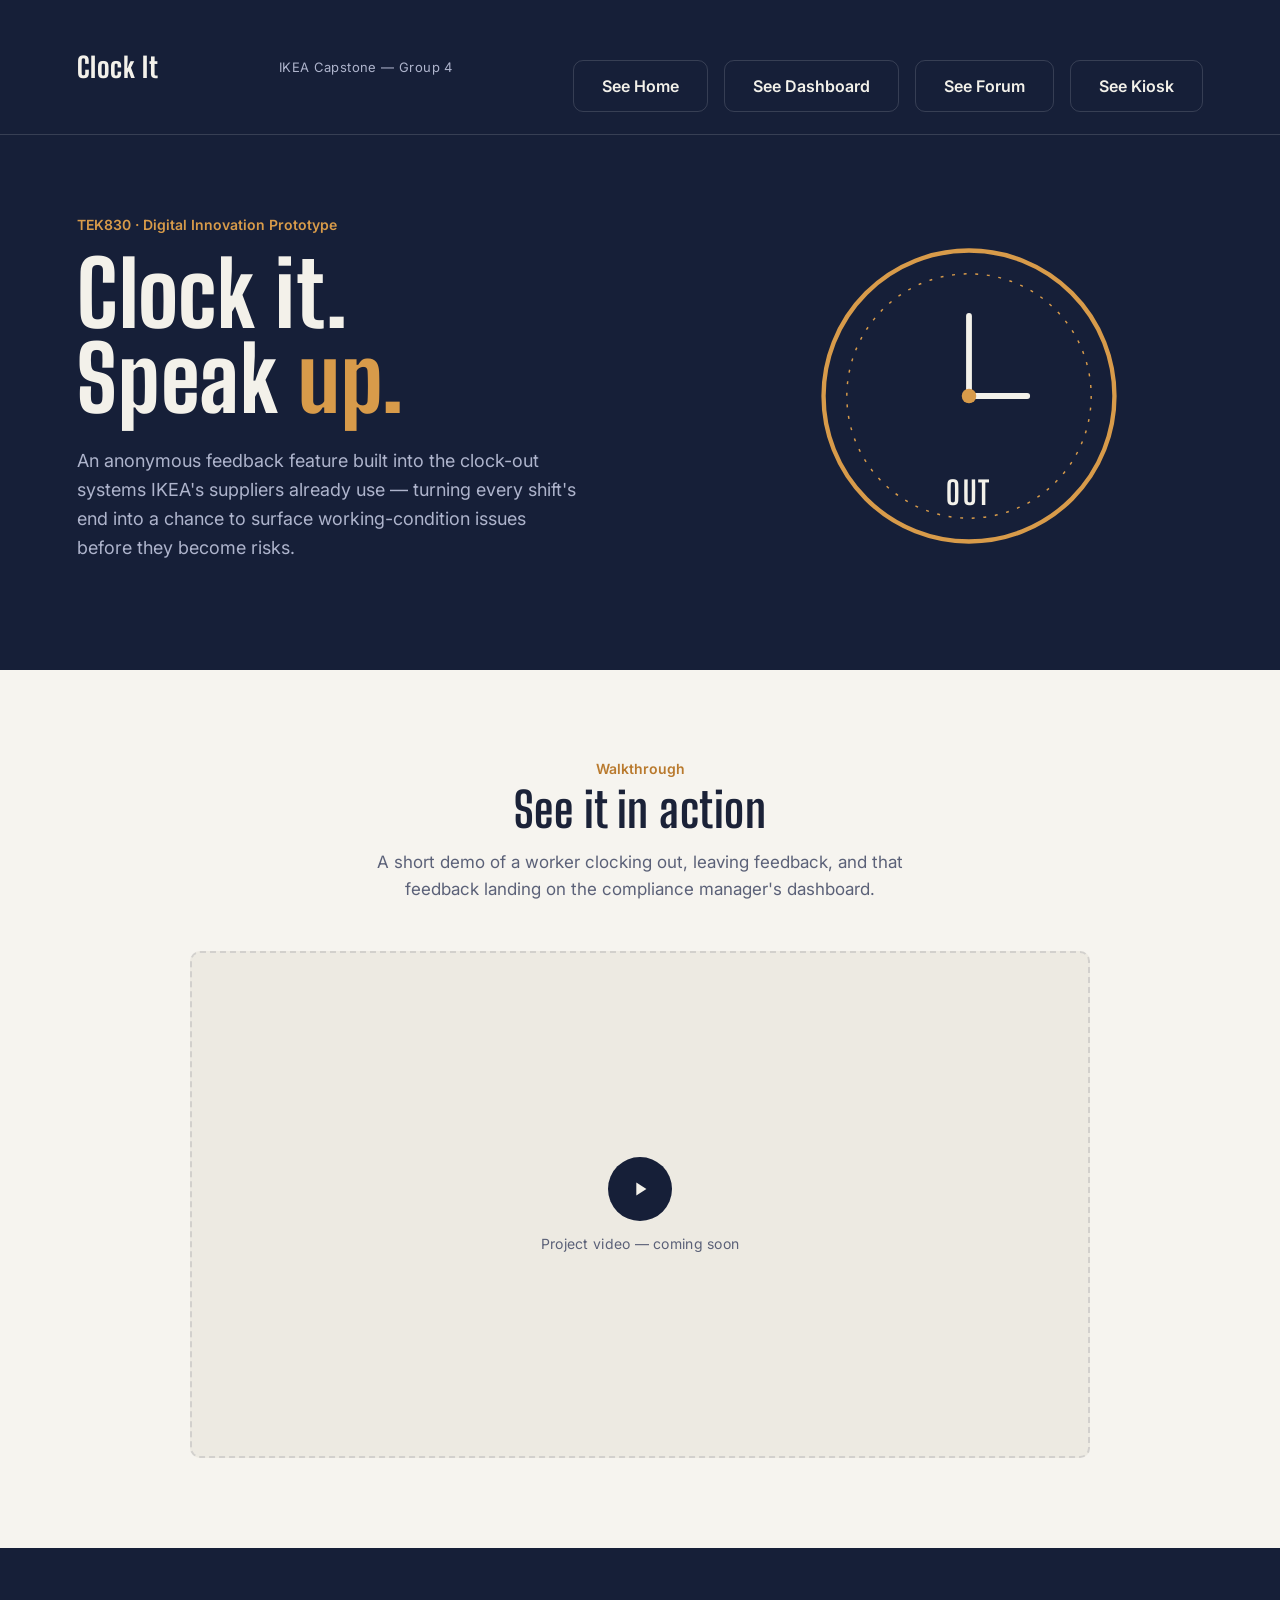
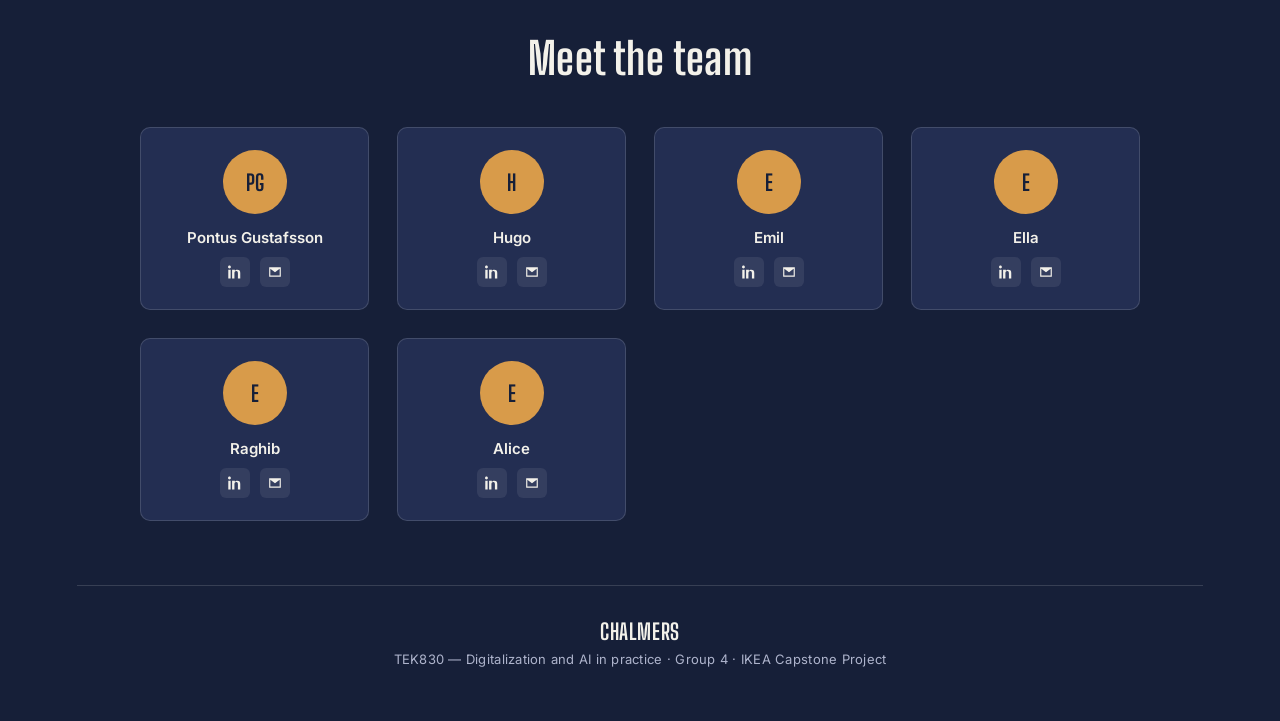
==== showcase-site/index.html @ 8c5466fc "Alice å raghib" ====
<!DOCTYPE html>
<html lang="en">
<head>
<meta charset="UTF-8">
<meta name="viewport" content="width=device-width, initial-scale=1">
<title>Clock It — IKEA Capstone Project</title>
<link rel="preconnect" href="https://fonts.googleapis.com">
<link rel="preconnect" href="https://fonts.gstatic.com" crossorigin>
<link href="https://fonts.googleapis.com/css2?family=Big+Shoulders+Display:wght@600;700;800&family=Inter:wght@400;500;600;700&display=swap" rel="stylesheet">
<style>
  :root{
    --ink:#161F38;
    --ink-soft:#232E52;
    --ink-line:rgba(255,255,255,0.14);
    --cream:#F6F4EF;
    --cream-line:rgba(22,31,56,0.12);
    --text-light:#F3F1EA;
    --text-light-dim:#AEB4CC;
    --text-dark:#1B2238;
    --text-dark-dim:#5B6178;
    --amber:#D89B4A;
    --amber-deep:#B97A2E;
    --radius:10px;
  }

  *{box-sizing:border-box;}
  html{scroll-behavior:smooth;}
  body{
    margin:0;
    font-family:'Inter', sans-serif;
    background:var(--cream);
    color:var(--text-dark);
  }
  h1,h2,h3{
    font-family:'Big Shoulders Display', sans-serif;
    margin:0;
    line-height:0.95;
    letter-spacing:0.01em;
  }
  a{color:inherit;}
  img{max-width:100%;display:block;}

  :focus-visible{
    outline:3px solid var(--amber);
    outline-offset:3px;
  }

  @media (prefers-reduced-motion: reduce){
    html{scroll-behavior:auto;}
    *{animation-duration:0.001ms !important; transition-duration:0.001ms !important;}
  }

  /* ---------- Nav ---------- */
  .nav{
    position:sticky;
    top:0;
    z-index:10;
    display:flex;
    align-items:center;
    justify-content:space-between;
    padding:22px 6vw;
    background:var(--ink);
    border-bottom:1px solid var(--ink-line);
  }
  .nav__brand{
    font-family:'Big Shoulders Display', sans-serif;
    font-weight:800;
    font-size:28px;
    color:var(--text-light);
    letter-spacing:0.02em;
  }
  .nav__tag{
    font-size:13px;
    color:var(--text-light-dim);
    letter-spacing:0.03em;
  }

  /* ---------- Hero ---------- */
  .hero{
    background:var(--ink);
    color:var(--text-light);
    padding:9vh 6vw 10vh;
    display:grid;
    grid-template-columns:1.3fr 1fr;
    gap:48px;
    align-items:center;
  }
  .hero__kicker{
    font-size:14px;
    color:var(--amber);
    font-weight:600;
    margin-bottom:18px;
  }
  .hero h1{
    font-size:clamp(48px, 7vw, 92px);
    font-weight:800;
    color:var(--text-light);
  }
  .hero h1 span{color:var(--amber);}
  .hero p{
    max-width:46ch;
    margin-top:26px;
    font-size:18px;
    line-height:1.6;
    color:var(--text-light-dim);
  }
  .hero__actions{
    display:flex;
    flex-wrap:wrap;
    gap:16px;
    margin-top:38px;
  }
  .btn{
    font-family:'Inter', sans-serif;
    font-weight:600;
    font-size:16px;
    padding:15px 28px;
    border-radius:var(--radius);
    text-decoration:none;
    display:inline-block;
    cursor:pointer;
    border:1.5px solid transparent;
    transition:transform 0.15s ease, background 0.15s ease;
  }
  .btn:hover{transform:translateY(-2px);}
  .btn--primary{
    background:var(--amber);
    color:var(--ink);
  }
  .btn--primary:hover{background:var(--amber-deep);}
  .btn--ghost{
    background:transparent;
    border-color:var(--ink-line);
    color:var(--text-light);
  }
  .btn--ghost:hover{border-color:var(--amber);}

  /* Hero stamp graphic */
  .stamp{
    justify-self:center;
    width:min(100%, 320px);
  }
  .stamp svg{width:100%;height:auto;}

  /* ---------- Video section ---------- */
  .section{
    padding:10vh 6vw;
  }
  .section__head{
    max-width:60ch;
    margin:0 auto 48px;
    text-align:center;
  }
  .section__eyebrow{
    color:var(--amber-deep);
    font-weight:600;
    font-size:14px;
  }
  .section__head h2{
    font-size:clamp(32px, 4vw, 48px);
    font-weight:700;
    margin-top:10px;
    color:var(--text-dark);
  }
  .section__head p{
    margin-top:16px;
    font-size:17px;
    line-height:1.6;
    color:var(--text-dark-dim);
  }

  .video-frame{
    max-width:900px;
    margin:0 auto;
    aspect-ratio:16/9;
    border-radius:var(--radius);
    border:2px dashed var(--cream-line);
    background:#EDEAE2;
    display:flex;
    flex-direction:column;
    align-items:center;
    justify-content:center;
    gap:14px;
    color:var(--text-dark-dim);
  }
  .video-frame__play{
    width:64px;height:64px;
    border-radius:50%;
    background:var(--ink);
    display:flex;align-items:center;justify-content:center;
  }
  .video-frame__play svg{width:22px;height:22px;}
  .video-frame span{font-size:14px;letter-spacing:0.02em;}

  /* ---------- Footer / Team ---------- */
  .footer{
    background:var(--ink);
    color:var(--text-light);
    padding:10vh 6vw 6vh;
  }
  .footer__head{
    text-align:center;
    margin-bottom:48px;
  }
  .footer__head h2{
    font-size:clamp(30px, 4vw, 44px);
    color:var(--text-light);
  }
  .team{
    display:grid;
    grid-template-columns:repeat(auto-fit, minmax(190px, 1fr));
    gap:28px;
    max-width:1000px;
    margin:0 auto;
  }
  .team__card{
    background:var(--ink-soft);
    border:1px solid var(--ink-line);
    border-radius:var(--radius);
    padding:22px 18px;
    text-align:center;
  }
  .team__avatar{
    width:64px;height:64px;
    margin:0 auto 14px;
    border-radius:50%;
    background:var(--amber);
    color:var(--ink);
    display:flex;align-items:center;justify-content:center;
    font-family:'Big Shoulders Display', sans-serif;
    font-weight:700;
    font-size:22px;
  }
  .team__name{
    font-weight:600;
    font-size:15px;
  }
  .team__links{
    margin-top:10px;
    display:flex;
    justify-content:center;
    gap:10px;
  }
  .team__links a{
    width:30px;height:30px;
    border-radius:6px;
    background:rgba(255,255,255,0.08);
    display:flex;align-items:center;justify-content:center;
  }
  .team__links svg{width:14px;height:14px;}

  .footer__bottom{
    margin-top:64px;
    padding-top:32px;
    border-top:1px solid var(--ink-line);
    text-align:center;
    color:var(--text-light-dim);
  }
  .footer__school{
    font-family:'Big Shoulders Display', sans-serif;
    font-weight:700;
    font-size:22px;
    color:var(--text-light);
    letter-spacing:0.03em;
  }
  .footer__course{
    margin-top:6px;
    font-size:13px;
    letter-spacing:0.02em;
  }

  @media (max-width:800px){
    .hero{grid-template-columns:1fr;}
    .stamp{order:-1; width:180px;}
  }
</style>
</head>
<body>

  <nav class="nav">
    <div class="nav__brand">Clock It</div>
    <div class="nav__tag">IKEA Capstone — Group 4</div>
    <div class="hero__actions">
      <a href="#" class="btn btn--ghost">See Home</a>
      <a href="#" class="btn btn--ghost">See Dashboard</a>
      <a href="#" class="btn btn--ghost">See Forum</a>
      <a href="#" class="btn btn--ghost">See Kiosk</a>
    </div>
  </nav>

  <header class="hero">
    <div>
      <div class="hero__kicker">TEK830 · Digital Innovation Prototype</div>
      <h1>Clock it.<br>Speak <span>up.</span></h1>
      <p>An anonymous feedback feature built into the clock-out systems IKEA's suppliers already use — turning every shift's end into a chance to surface working-condition issues before they become risks.</p>
      
    </div>

    <div class="stamp" aria-hidden="true">
      <svg viewBox="0 0 220 220" xmlns="http://www.w3.org/2000/svg">
        <circle cx="110" cy="110" r="100" fill="none" stroke="#D89B4A" stroke-width="3"/>
        <circle cx="110" cy="110" r="84" fill="none" stroke="#D89B4A" stroke-width="1" stroke-dasharray="2 6"/>
        <line x1="110" y1="110" x2="110" y2="55" stroke="#F3F1EA" stroke-width="4" stroke-linecap="round"/>
        <line x1="110" y1="110" x2="150" y2="110" stroke="#F3F1EA" stroke-width="4" stroke-linecap="round"/>
        <circle cx="110" cy="110" r="5" fill="#D89B4A"/>
        <text x="110" y="185" text-anchor="middle" fill="#F3F1EA" font-family="Big Shoulders Display, sans-serif" font-size="22" font-weight="700" letter-spacing="2">OUT</text>
      </svg>
    </div>
  </header>

  <section class="section" id="video">
    <div class="section__head">
      <div class="section__eyebrow">Walkthrough</div>
      <h2>See it in action</h2>
      <p>A short demo of a worker clocking out, leaving feedback, and that feedback landing on the compliance manager's dashboard.</p>
    </div>
    <div class="video-frame">
      <!-- Replace this block with an <video> or embedded iframe once the video is ready -->
      <div class="video-frame__play">
        <svg viewBox="0 0 24 24" fill="#F3F1EA"><path d="M8 5v14l11-7z"/></svg>
      </div>
      <span>Project video — coming soon</span>
    </div>
  </section>

  <footer class="footer">
    <div class="footer__head">
      <h2>Meet the team</h2>
    </div>

    <!-- Replace names/initials below with your actual team members -->
    <div class="team">
      <div class="team__card">
        <div class="team__avatar">PG</div>
        <div class="team__name">Pontus Gustafsson</div>
        <div class="team__links">
          <a href="#" aria-label="LinkedIn"><svg viewBox="0 0 24 24" fill="#F3F1EA"><path d="M4.98 3.5C4.98 4.88 3.87 6 2.5 6S0 4.88 0 3.5 1.12 1 2.5 1s2.48 1.12 2.48 2.5zM.5 8h4V23h-4V8zm7.5 0h3.8v2.05h.05c.53-1 1.83-2.05 3.77-2.05C19.9 8 21 10.1 21 13.5V23h-4v-8.2c0-2-.03-4.56-2.78-4.56-2.78 0-3.2 2.17-3.2 4.42V23h-4V8z"/></svg></a>
          <a href="#" aria-label="Email"><svg viewBox="0 0 24 24" fill="#F3F1EA"><path d="M2 4h20v16H2V4zm2 2.4V18h16V6.4l-8 6-8-6z"/></svg></a>
        </div>
      </div>
      <div class="team__card">
        <div class="team__avatar">H</div>
        <div class="team__name">Hugo</div>
        <div class="team__links">
          <a href="#" aria-label="LinkedIn"><svg viewBox="0 0 24 24" fill="#F3F1EA"><path d="M4.98 3.5C4.98 4.88 3.87 6 2.5 6S0 4.88 0 3.5 1.12 1 2.5 1s2.48 1.12 2.48 2.5zM.5 8h4V23h-4V8zm7.5 0h3.8v2.05h.05c.53-1 1.83-2.05 3.77-2.05C19.9 8 21 10.1 21 13.5V23h-4v-8.2c0-2-.03-4.56-2.78-4.56-2.78 0-3.2 2.17-3.2 4.42V23h-4V8z"/></svg></a>
          <a href="#" aria-label="Email"><svg viewBox="0 0 24 24" fill="#F3F1EA"><path d="M2 4h20v16H2V4zm2 2.4V18h16V6.4l-8 6-8-6z"/></svg></a>
        </div>
      </div>
      <div class="team__card">
        <div class="team__avatar">E</div>
        <div class="team__name">Emil</div>
        <div class="team__links">
          <a href="#" aria-label="LinkedIn"><svg viewBox="0 0 24 24" fill="#F3F1EA"><path d="M4.98 3.5C4.98 4.88 3.87 6 2.5 6S0 4.88 0 3.5 1.12 1 2.5 1s2.48 1.12 2.48 2.5zM.5 8h4V23h-4V8zm7.5 0h3.8v2.05h.05c.53-1 1.83-2.05 3.77-2.05C19.9 8 21 10.1 21 13.5V23h-4v-8.2c0-2-.03-4.56-2.78-4.56-2.78 0-3.2 2.17-3.2 4.42V23h-4V8z"/></svg></a>
          <a href="#" aria-label="Email"><svg viewBox="0 0 24 24" fill="#F3F1EA"><path d="M2 4h20v16H2V4zm2 2.4V18h16V6.4l-8 6-8-6z"/></svg></a>
        </div>
      </div>
      <div class="team__card">
        <div class="team__avatar">E</div>
        <div class="team__name">Ella</div>
        <div class="team__links">
          <a href="#" aria-label="LinkedIn"><svg viewBox="0 0 24 24" fill="#F3F1EA"><path d="M4.98 3.5C4.98 4.88 3.87 6 2.5 6S0 4.88 0 3.5 1.12 1 2.5 1s2.48 1.12 2.48 2.5zM.5 8h4V23h-4V8zm7.5 0h3.8v2.05h.05c.53-1 1.83-2.05 3.77-2.05C19.9 8 21 10.1 21 13.5V23h-4v-8.2c0-2-.03-4.56-2.78-4.56-2.78 0-3.2 2.17-3.2 4.42V23h-4V8z"/></svg></a>
          <a href="#" aria-label="Email"><svg viewBox="0 0 24 24" fill="#F3F1EA"><path d="M2 4h20v16H2V4zm2 2.4V18h16V6.4l-8 6-8-6z"/></svg></a>
        </div>
      </div>
      <div class="team__card">
        <div class="team__avatar">E</div>
        <div class="team__name">Raghib</div>
        <div class="team__links">
          <a href="#" aria-label="LinkedIn"><svg viewBox="0 0 24 24" fill="#F3F1EA"><path d="M4.98 3.5C4.98 4.88 3.87 6 2.5 6S0 4.88 0 3.5 1.12 1 2.5 1s2.48 1.12 2.48 2.5zM.5 8h4V23h-4V8zm7.5 0h3.8v2.05h.05c.53-1 1.83-2.05 3.77-2.05C19.9 8 21 10.1 21 13.5V23h-4v-8.2c0-2-.03-4.56-2.78-4.56-2.78 0-3.2 2.17-3.2 4.42V23h-4V8z"/></svg></a>
          <a href="#" aria-label="Email"><svg viewBox="0 0 24 24" fill="#F3F1EA"><path d="M2 4h20v16H2V4zm2 2.4V18h16V6.4l-8 6-8-6z"/></svg></a>
        </div>
      </div>
      <div class="team__card">
        <div class="team__avatar">E</div>
        <div class="team__name">Alice</div>
        <div class="team__links">
          <a href="#" aria-label="LinkedIn"><svg viewBox="0 0 24 24" fill="#F3F1EA"><path d="M4.98 3.5C4.98 4.88 3.87 6 2.5 6S0 4.88 0 3.5 1.12 1 2.5 1s2.48 1.12 2.48 2.5zM.5 8h4V23h-4V8zm7.5 0h3.8v2.05h.05c.53-1 1.83-2.05 3.77-2.05C19.9 8 21 10.1 21 13.5V23h-4v-8.2c0-2-.03-4.56-2.78-4.56-2.78 0-3.2 2.17-3.2 4.42V23h-4V8z"/></svg></a>
          <a href="#" aria-label="Email"><svg viewBox="0 0 24 24" fill="#F3F1EA"><path d="M2 4h20v16H2V4zm2 2.4V18h16V6.4l-8 6-8-6z"/></svg></a>
        </div>
      </div>
    </div>

    <div class="footer__bottom">
      <div class="footer__school">CHALMERS</div>
      <div class="footer__course">TEK830 — Digitalization and AI in practice · Group 4 · IKEA Capstone Project</div>
    </div>
  </footer>

</body>
</html>
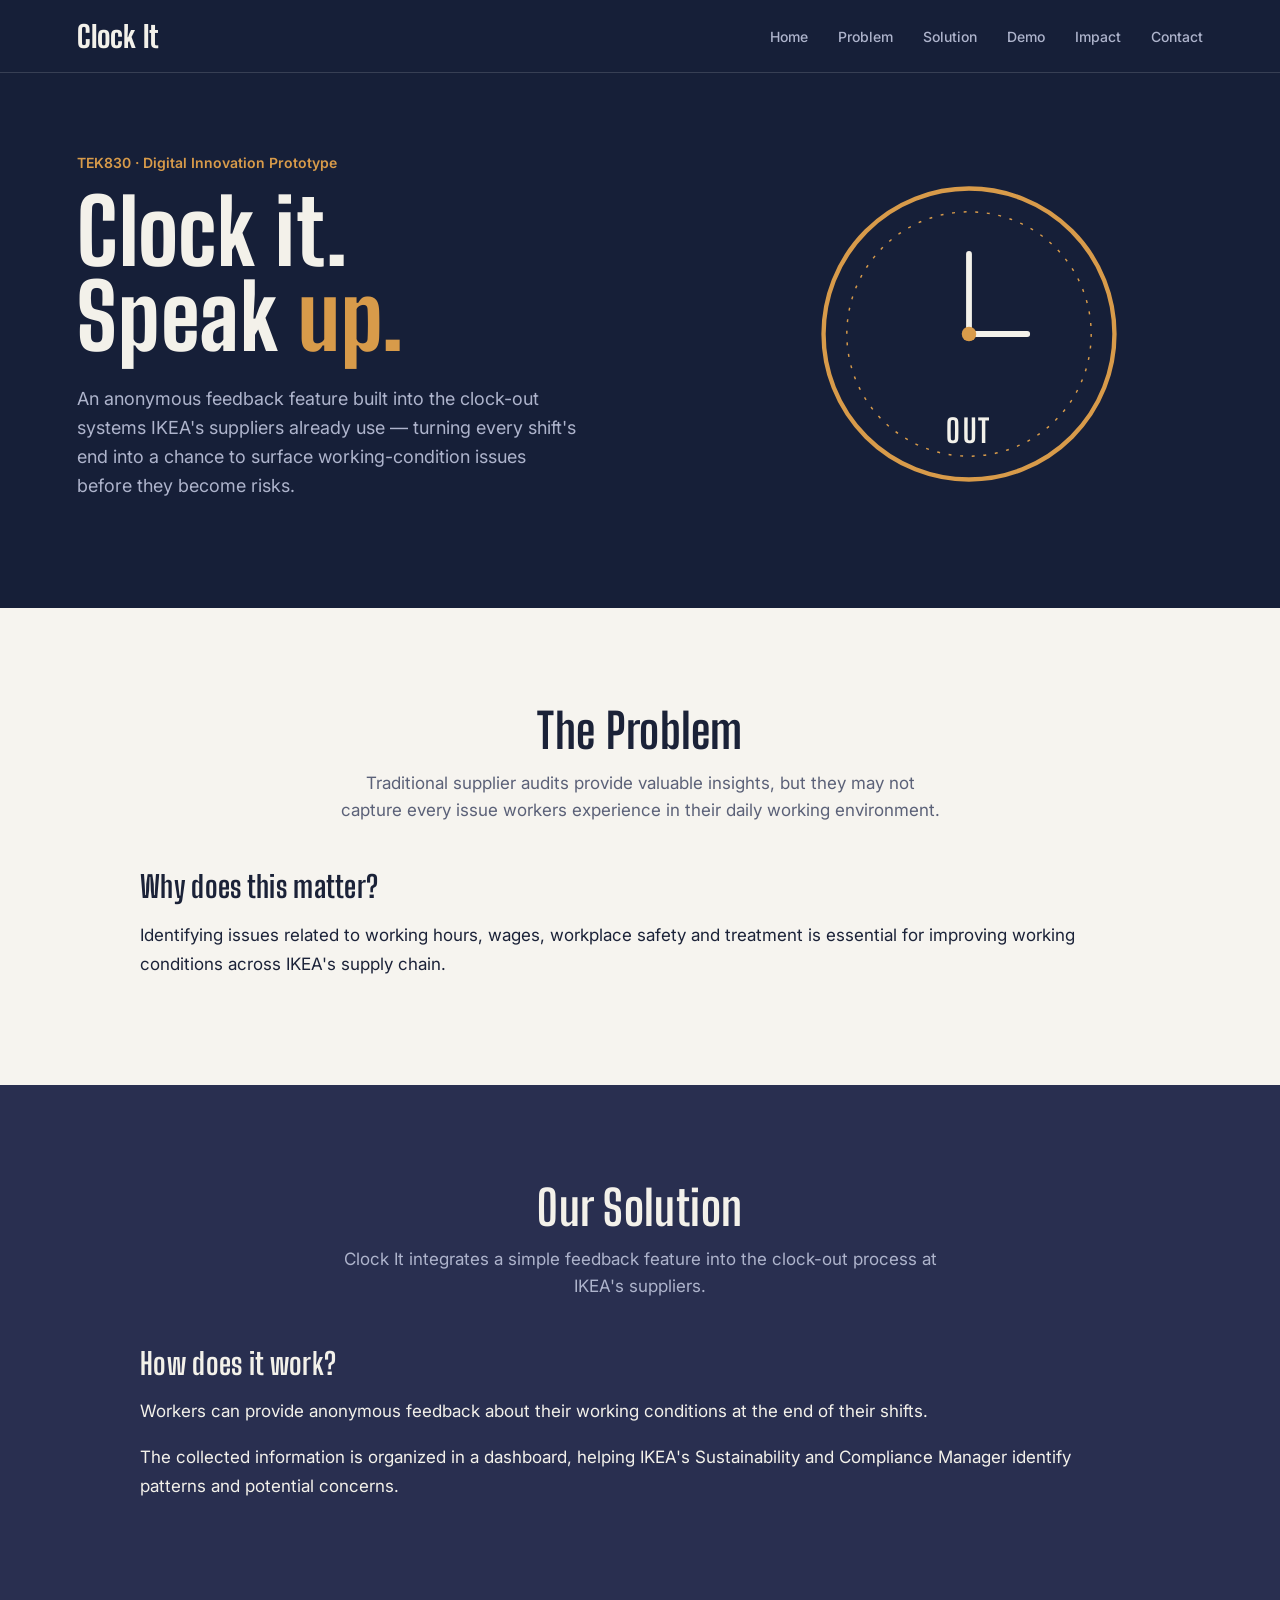
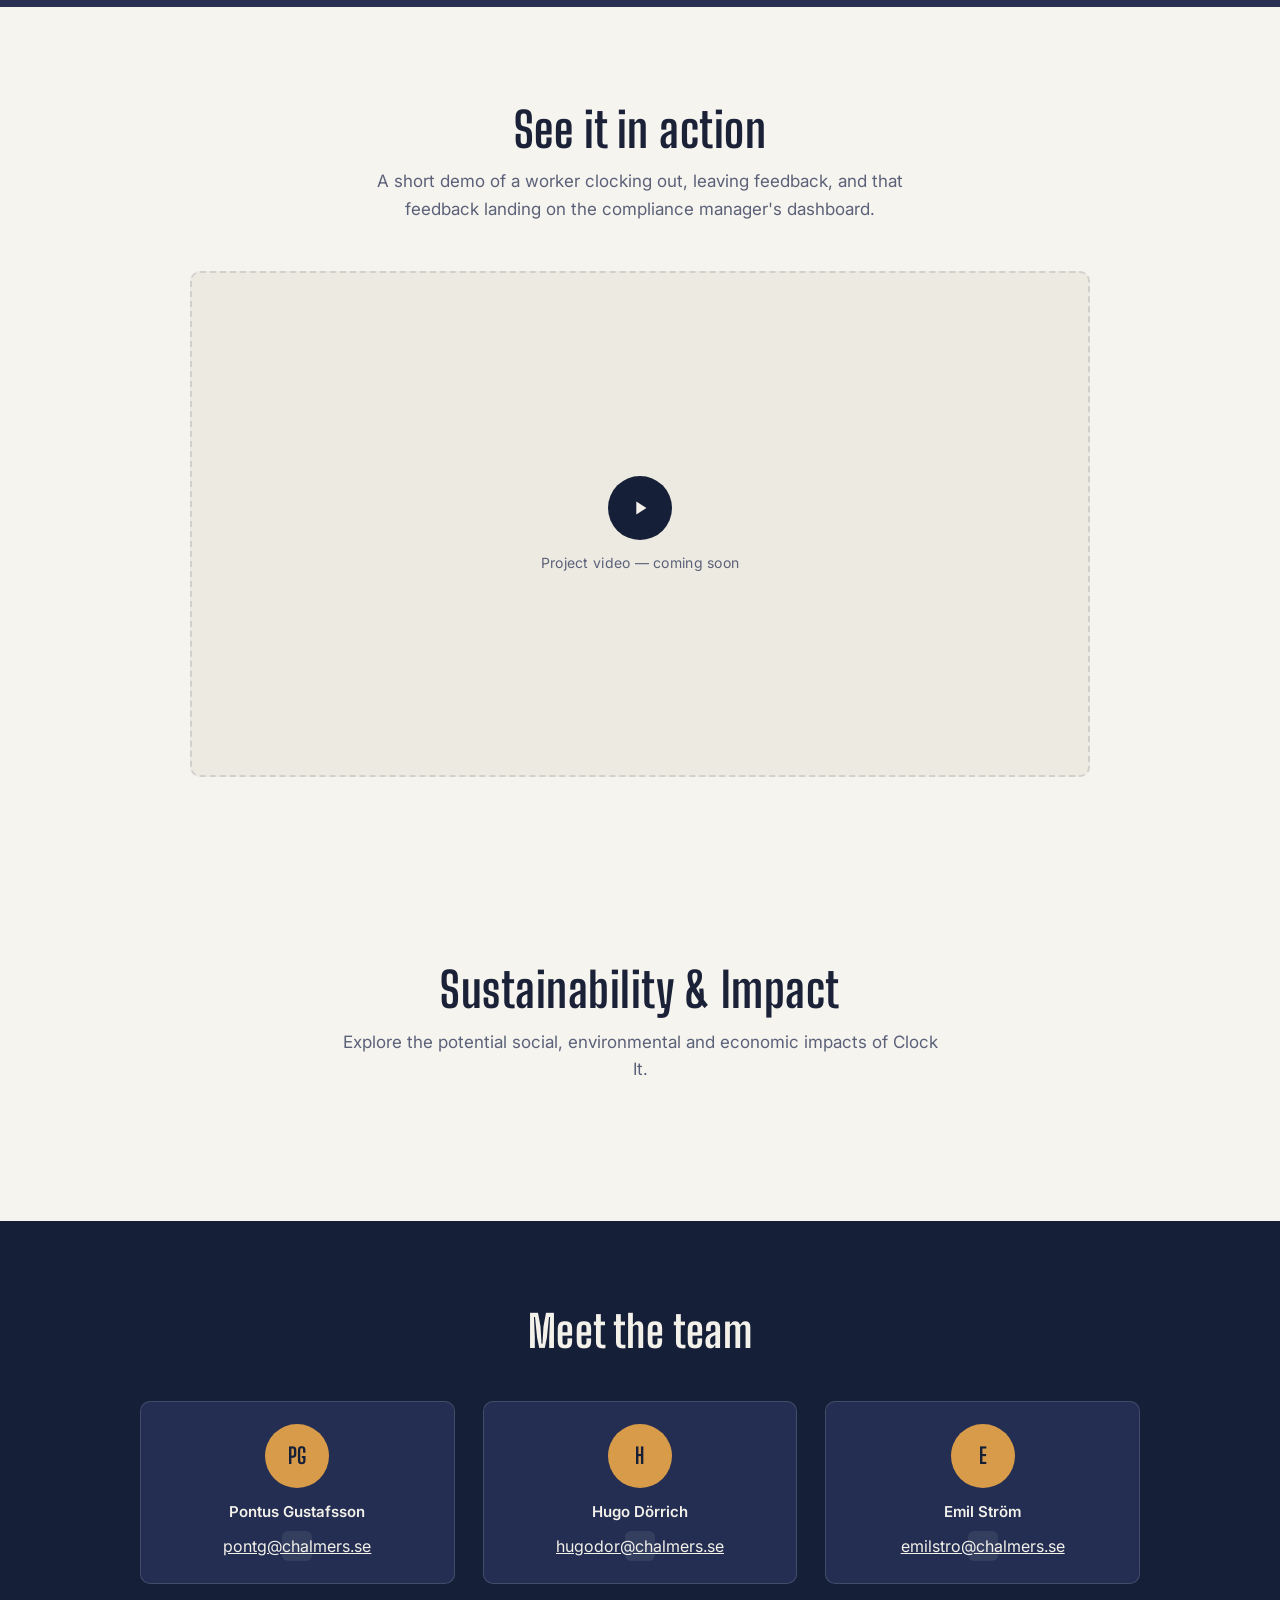
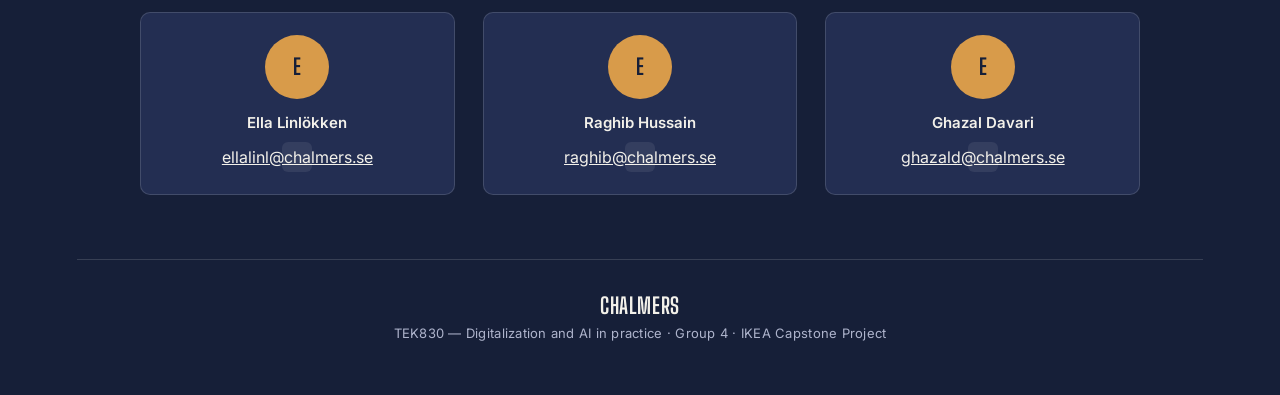
==== commit b02341ed: "Improve website layout, navigation and styling" ====
--- a/showcase-site/index.html
+++ b/showcase-site/index.html
@@ -4,291 +4,28 @@
 <meta charset="UTF-8">
 <meta name="viewport" content="width=device-width, initial-scale=1">
 <title>Clock It — IKEA Capstone Project</title>
+<link rel="stylesheet" href="style.css">
 <link rel="preconnect" href="https://fonts.googleapis.com">
 <link rel="preconnect" href="https://fonts.gstatic.com" crossorigin>
 <link href="https://fonts.googleapis.com/css2?family=Big+Shoulders+Display:wght@600;700;800&family=Inter:wght@400;500;600;700&display=swap" rel="stylesheet">
-<style>
-  :root{
-    --ink:#161F38;
-    --ink-soft:#232E52;
-    --ink-line:rgba(255,255,255,0.14);
-    --cream:#F6F4EF;
-    --cream-line:rgba(22,31,56,0.12);
-    --text-light:#F3F1EA;
-    --text-light-dim:#AEB4CC;
-    --text-dark:#1B2238;
-    --text-dark-dim:#5B6178;
-    --amber:#D89B4A;
-    --amber-deep:#B97A2E;
-    --radius:10px;
-  }
 
-  *{box-sizing:border-box;}
-  html{scroll-behavior:smooth;}
-  body{
-    margin:0;
-    font-family:'Inter', sans-serif;
-    background:var(--cream);
-    color:var(--text-dark);
-  }
-  h1,h2,h3{
-    font-family:'Big Shoulders Display', sans-serif;
-    margin:0;
-    line-height:0.95;
-    letter-spacing:0.01em;
-  }
-  a{color:inherit;}
-  img{max-width:100%;display:block;}
+</head>
 
-  :focus-visible{
-    outline:3px solid var(--amber);
-    outline-offset:3px;
-  }
-
-  @media (prefers-reduced-motion: reduce){
-    html{scroll-behavior:auto;}
-    *{animation-duration:0.001ms !important; transition-duration:0.001ms !important;}
-  }
-
-  /* ---------- Nav ---------- */
-  .nav{
-    position:sticky;
-    top:0;
-    z-index:10;
-    display:flex;
-    align-items:center;
-    justify-content:space-between;
-    padding:22px 6vw;
-    background:var(--ink);
-    border-bottom:1px solid var(--ink-line);
-  }
-  .nav__brand{
-    font-family:'Big Shoulders Display', sans-serif;
-    font-weight:800;
-    font-size:28px;
-    color:var(--text-light);
-    letter-spacing:0.02em;
-  }
-  .nav__tag{
-    font-size:13px;
-    color:var(--text-light-dim);
-    letter-spacing:0.03em;
-  }
-
-  /* ---------- Hero ---------- */
-  .hero{
-    background:var(--ink);
-    color:var(--text-light);
-    padding:9vh 6vw 10vh;
-    display:grid;
-    grid-template-columns:1.3fr 1fr;
-    gap:48px;
-    align-items:center;
-  }
-  .hero__kicker{
-    font-size:14px;
-    color:var(--amber);
-    font-weight:600;
-    margin-bottom:18px;
-  }
-  .hero h1{
-    font-size:clamp(48px, 7vw, 92px);
-    font-weight:800;
-    color:var(--text-light);
-  }
-  .hero h1 span{color:var(--amber);}
-  .hero p{
-    max-width:46ch;
-    margin-top:26px;
-    font-size:18px;
-    line-height:1.6;
-    color:var(--text-light-dim);
-  }
-  .hero__actions{
-    display:flex;
-    flex-wrap:wrap;
-    gap:16px;
-    margin-top:38px;
-  }
-  .btn{
-    font-family:'Inter', sans-serif;
-    font-weight:600;
-    font-size:16px;
-    padding:15px 28px;
-    border-radius:var(--radius);
-    text-decoration:none;
-    display:inline-block;
-    cursor:pointer;
-    border:1.5px solid transparent;
-    transition:transform 0.15s ease, background 0.15s ease;
-  }
-  .btn:hover{transform:translateY(-2px);}
-  .btn--primary{
-    background:var(--amber);
-    color:var(--ink);
-  }
-  .btn--primary:hover{background:var(--amber-deep);}
-  .btn--ghost{
-    background:transparent;
-    border-color:var(--ink-line);
-    color:var(--text-light);
-  }
-  .btn--ghost:hover{border-color:var(--amber);}
-
-  /* Hero stamp graphic */
-  .stamp{
-    justify-self:center;
-    width:min(100%, 320px);
-  }
-  .stamp svg{width:100%;height:auto;}
-
-  /* ---------- Video section ---------- */
-  .section{
-    padding:10vh 6vw;
-  }
-  .section__head{
-    max-width:60ch;
-    margin:0 auto 48px;
-    text-align:center;
-  }
-  .section__eyebrow{
-    color:var(--amber-deep);
-    font-weight:600;
-    font-size:14px;
-  }
-  .section__head h2{
-    font-size:clamp(32px, 4vw, 48px);
-    font-weight:700;
-    margin-top:10px;
-    color:var(--text-dark);
-  }
-  .section__head p{
-    margin-top:16px;
-    font-size:17px;
-    line-height:1.6;
-    color:var(--text-dark-dim);
-  }
-
-  .video-frame{
-    max-width:900px;
-    margin:0 auto;
-    aspect-ratio:16/9;
-    border-radius:var(--radius);
-    border:2px dashed var(--cream-line);
-    background:#EDEAE2;
-    display:flex;
-    flex-direction:column;
-    align-items:center;
-    justify-content:center;
-    gap:14px;
-    color:var(--text-dark-dim);
-  }
-  .video-frame__play{
-    width:64px;height:64px;
-    border-radius:50%;
-    background:var(--ink);
-    display:flex;align-items:center;justify-content:center;
-  }
-  .video-frame__play svg{width:22px;height:22px;}
-  .video-frame span{font-size:14px;letter-spacing:0.02em;}
-
-  /* ---------- Footer / Team ---------- */
-  .footer{
-    background:var(--ink);
-    color:var(--text-light);
-    padding:10vh 6vw 6vh;
-  }
-  .footer__head{
-    text-align:center;
-    margin-bottom:48px;
-  }
-  .footer__head h2{
-    font-size:clamp(30px, 4vw, 44px);
-    color:var(--text-light);
-  }
-  .team{
-    display:grid;
-    grid-template-columns:repeat(auto-fit, minmax(190px, 1fr));
-    gap:28px;
-    max-width:1000px;
-    margin:0 auto;
-  }
-  .team__card{
-    background:var(--ink-soft);
-    border:1px solid var(--ink-line);
-    border-radius:var(--radius);
-    padding:22px 18px;
-    text-align:center;
-  }
-  .team__avatar{
-    width:64px;height:64px;
-    margin:0 auto 14px;
-    border-radius:50%;
-    background:var(--amber);
-    color:var(--ink);
-    display:flex;align-items:center;justify-content:center;
-    font-family:'Big Shoulders Display', sans-serif;
-    font-weight:700;
-    font-size:22px;
-  }
-  .team__name{
-    font-weight:600;
-    font-size:15px;
-  }
-  .team__links{
-    margin-top:10px;
-    display:flex;
-    justify-content:center;
-    gap:10px;
-  }
-  .team__links a{
-    width:30px;height:30px;
-    border-radius:6px;
-    background:rgba(255,255,255,0.08);
-    display:flex;align-items:center;justify-content:center;
-  }
-  .team__links svg{width:14px;height:14px;}
-
-  .footer__bottom{
-    margin-top:64px;
-    padding-top:32px;
-    border-top:1px solid var(--ink-line);
-    text-align:center;
-    color:var(--text-light-dim);
-  }
-  .footer__school{
-    font-family:'Big Shoulders Display', sans-serif;
-    font-weight:700;
-    font-size:22px;
-    color:var(--text-light);
-    letter-spacing:0.03em;
-  }
-  .footer__course{
-    margin-top:6px;
-    font-size:13px;
-    letter-spacing:0.02em;
-  }
-
-  @media (max-width:800px){
-    .hero{grid-template-columns:1fr;}
-    .stamp{order:-1; width:180px;}
-  }
-</style>
-</head>
 <body>
 
   <nav class="nav">
-    <div class="nav__brand">Clock It</div>
-    <div class="nav__tag">IKEA Capstone — Group 4</div>
-    <div class="hero__actions">
-      <a href="#" class="btn btn--ghost">See Home</a>
-      <a href="#" class="btn btn--ghost">See Dashboard</a>
-      <a href="#" class="btn btn--ghost">See Forum</a>
-      <a href="#" class="btn btn--ghost">See Kiosk</a>
+    <a href="#home" class="nav__brand">Clock It</a>
+    <div class="nav__links">
+      <a href="#home" >Home</a>
+      <a href="#problem">Problem</a>
+      <a href="#solution">Solution</a>
+      <a href="#demo">Demo</a>
+      <a href="#impact">Impact</a>
+      <a href="#contact">Contact</a>
     </div>
   </nav>
 
-  <header class="hero">
+  <header class="hero" id= "home">
     <div>
       <div class="hero__kicker">TEK830 · Digital Innovation Prototype</div>
       <h1>Clock it.<br>Speak <span>up.</span></h1>
@@ -307,10 +44,59 @@
       </svg>
     </div>
   </header>
+  <section class="section section--cream" id="problem">
 
-  <section class="section" id="video">
+    <div class="section__head" id= "problem">
+        <h2>The Problem</h2>
+
+        <p>
+            Traditional supplier audits provide valuable insights,
+            but they may not capture every issue workers experience
+            in their daily working environment.
+        </p>
+    </div>
+
+    <div class="section__content">
+        <h3>Why does this matter?</h3>
+
+        <p>
+            Identifying issues related to working hours, wages,
+            workplace safety and treatment is essential for
+            improving working conditions across IKEA's supply chain.
+        </p>
+    </div>
+
+  </section>
+  <section class="section section--blue" id="solution">
+
     <div class="section__head">
-      <div class="section__eyebrow">Walkthrough</div>
+        <h2>Our Solution</h2>
+
+        <p>
+            Clock It integrates a simple feedback feature
+            into the clock-out process at IKEA's suppliers.
+        </p>
+    </div>
+
+    <div class="section__content">
+        <h3>How does it work?</h3>
+
+        <p>
+            Workers can provide anonymous feedback about
+            their working conditions at the end of their shifts.
+        </p>
+
+        <p>
+            The collected information is organized in a dashboard,
+            helping IKEA's Sustainability and Compliance Manager
+            identify patterns and potential concerns.
+        </p>
+    </div>
+
+  </section>
+
+  <section class="section" id="demo">
+    <div class="section__head">
       <h2>See it in action</h2>
       <p>A short demo of a worker clocking out, leaving feedback, and that feedback landing on the compliance manager's dashboard.</p>
     </div>
@@ -323,59 +109,67 @@
     </div>
   </section>
 
-  <footer class="footer">
+  <section class="section section--cream" id="impact">
+
+    <div class="section__head">
+        <h2>Sustainability & Impact</h2>
+
+        <p>
+            Explore the potential social, environmental
+            and economic impacts of Clock It.
+        </p>
+    </div>
+
+    <!-- Add your sustainability evaluation here -->
+
+  </section>
+
+  <footer class="footer" id="contact">
     <div class="footer__head">
       <h2>Meet the team</h2>
     </div>
 
-    <!-- Replace names/initials below with your actual team members -->
     <div class="team">
       <div class="team__card">
         <div class="team__avatar">PG</div>
         <div class="team__name">Pontus Gustafsson</div>
         <div class="team__links">
-          <a href="#" aria-label="LinkedIn"><svg viewBox="0 0 24 24" fill="#F3F1EA"><path d="M4.98 3.5C4.98 4.88 3.87 6 2.5 6S0 4.88 0 3.5 1.12 1 2.5 1s2.48 1.12 2.48 2.5zM.5 8h4V23h-4V8zm7.5 0h3.8v2.05h.05c.53-1 1.83-2.05 3.77-2.05C19.9 8 21 10.1 21 13.5V23h-4v-8.2c0-2-.03-4.56-2.78-4.56-2.78 0-3.2 2.17-3.2 4.42V23h-4V8z"/></svg></a>
-          <a href="#" aria-label="Email"><svg viewBox="0 0 24 24" fill="#F3F1EA"><path d="M2 4h20v16H2V4zm2 2.4V18h16V6.4l-8 6-8-6z"/></svg></a>
+          <a href="mailto:pontg@chalmers.se" aria-label="Email">pontg@chalmers.se<svg viewBox="0 0 24 24" fill="#F3F1EA"><path d="M2 4h20v16H2V4zm2 2.4V18h16V6.4l-8 6-8-6z"/></svg></a>
         </div>
       </div>
       <div class="team__card">
         <div class="team__avatar">H</div>
-        <div class="team__name">Hugo</div>
+        <div class="team__name">Hugo Dörrich</div>
         <div class="team__links">
-          <a href="#" aria-label="LinkedIn"><svg viewBox="0 0 24 24" fill="#F3F1EA"><path d="M4.98 3.5C4.98 4.88 3.87 6 2.5 6S0 4.88 0 3.5 1.12 1 2.5 1s2.48 1.12 2.48 2.5zM.5 8h4V23h-4V8zm7.5 0h3.8v2.05h.05c.53-1 1.83-2.05 3.77-2.05C19.9 8 21 10.1 21 13.5V23h-4v-8.2c0-2-.03-4.56-2.78-4.56-2.78 0-3.2 2.17-3.2 4.42V23h-4V8z"/></svg></a>
-          <a href="#" aria-label="Email"><svg viewBox="0 0 24 24" fill="#F3F1EA"><path d="M2 4h20v16H2V4zm2 2.4V18h16V6.4l-8 6-8-6z"/></svg></a>
+          <a href="mailto:hugodor@chalmers.se" aria-label="Email">hugodor@chalmers.se<svg viewBox="0 0 24 24" fill="#F3F1EA"><path d="M2 4h20v16H2V4zm2 2.4V18h16V6.4l-8 6-8-6z"/></svg></a>
         </div>
       </div>
       <div class="team__card">
         <div class="team__avatar">E</div>
-        <div class="team__name">Emil</div>
+        <div class="team__name">Emil Ström</div>
         <div class="team__links">
-          <a href="#" aria-label="LinkedIn"><svg viewBox="0 0 24 24" fill="#F3F1EA"><path d="M4.98 3.5C4.98 4.88 3.87 6 2.5 6S0 4.88 0 3.5 1.12 1 2.5 1s2.48 1.12 2.48 2.5zM.5 8h4V23h-4V8zm7.5 0h3.8v2.05h.05c.53-1 1.83-2.05 3.77-2.05C19.9 8 21 10.1 21 13.5V23h-4v-8.2c0-2-.03-4.56-2.78-4.56-2.78 0-3.2 2.17-3.2 4.42V23h-4V8z"/></svg></a>
-          <a href="#" aria-label="Email"><svg viewBox="0 0 24 24" fill="#F3F1EA"><path d="M2 4h20v16H2V4zm2 2.4V18h16V6.4l-8 6-8-6z"/></svg></a>
+          <a href="mailto:emilstro@chalmers.se" aria-label="Email">emilstro@chalmers.se<svg viewBox="0 0 24 24" fill="#F3F1EA"><path d="M2 4h20v16H2V4zm2 2.4V18h16V6.4l-8 6-8-6z"/></svg></a>
         </div>
       </div>
       <div class="team__card">
         <div class="team__avatar">E</div>
-        <div class="team__name">Ella</div>
+        <div class="team__name">Ella Linlökken</div>
         <div class="team__links">
-          <a href="#" aria-label="LinkedIn"><svg viewBox="0 0 24 24" fill="#F3F1EA"><path d="M4.98 3.5C4.98 4.88 3.87 6 2.5 6S0 4.88 0 3.5 1.12 1 2.5 1s2.48 1.12 2.48 2.5zM.5 8h4V23h-4V8zm7.5 0h3.8v2.05h.05c.53-1 1.83-2.05 3.77-2.05C19.9 8 21 10.1 21 13.5V23h-4v-8.2c0-2-.03-4.56-2.78-4.56-2.78 0-3.2 2.17-3.2 4.42V23h-4V8z"/></svg></a>
-          <a href="#" aria-label="Email"><svg viewBox="0 0 24 24" fill="#F3F1EA"><path d="M2 4h20v16H2V4zm2 2.4V18h16V6.4l-8 6-8-6z"/></svg></a>
+          <a href="mailto:ellalinl@chalmers.se" aria-label="Email">ellalinl@chalmers.se<svg viewBox="0 0 24 24" fill="#F3F1EA"><path d="M2 4h20v16H2V4zm2 2.4V18h16V6.4l-8 6-8-6z"/></svg></a>
         </div>
       </div>
       <div class="team__card">
         <div class="team__avatar">E</div>
-        <div class="team__name">Raghib</div>
+        <div class="team__name">Raghib Hussain</div>
         <div class="team__links">
-          <a href="#" aria-label="LinkedIn"><svg viewBox="0 0 24 24" fill="#F3F1EA"><path d="M4.98 3.5C4.98 4.88 3.87 6 2.5 6S0 4.88 0 3.5 1.12 1 2.5 1s2.48 1.12 2.48 2.5zM.5 8h4V23h-4V8zm7.5 0h3.8v2.05h.05c.53-1 1.83-2.05 3.77-2.05C19.9 8 21 10.1 21 13.5V23h-4v-8.2c0-2-.03-4.56-2.78-4.56-2.78 0-3.2 2.17-3.2 4.42V23h-4V8z"/></svg></a>
-          <a href="#" aria-label="Email"><svg viewBox="0 0 24 24" fill="#F3F1EA"><path d="M2 4h20v16H2V4zm2 2.4V18h16V6.4l-8 6-8-6z"/></svg></a>
+          <a href="mailto:raghib@chalmers.se" aria-label="Email">raghib@chalmers.se<svg viewBox="0 0 24 24" fill="#F3F1EA"><path d="M2 4h20v16H2V4zm2 2.4V18h16V6.4l-8 6-8-6z"/></svg></a>
         </div>
       </div>
       <div class="team__card">
         <div class="team__avatar">E</div>
-        <div class="team__name">Alice</div>
+        <div class="team__name">Ghazal Davari</div>
         <div class="team__links">
-          <a href="#" aria-label="LinkedIn"><svg viewBox="0 0 24 24" fill="#F3F1EA"><path d="M4.98 3.5C4.98 4.88 3.87 6 2.5 6S0 4.88 0 3.5 1.12 1 2.5 1s2.48 1.12 2.48 2.5zM.5 8h4V23h-4V8zm7.5 0h3.8v2.05h.05c.53-1 1.83-2.05 3.77-2.05C19.9 8 21 10.1 21 13.5V23h-4v-8.2c0-2-.03-4.56-2.78-4.56-2.78 0-3.2 2.17-3.2 4.42V23h-4V8z"/></svg></a>
-          <a href="#" aria-label="Email"><svg viewBox="0 0 24 24" fill="#F3F1EA"><path d="M2 4h20v16H2V4zm2 2.4V18h16V6.4l-8 6-8-6z"/></svg></a>
+          <a href="mailto:ghazald@chalmers.se" aria-label="Email">ghazald@chalmers.se<svg viewBox="0 0 24 24" fill="#F3F1EA"><path d="M2 4h20v16H2V4zm2 2.4V18h16V6.4l-8 6-8-6z"/></svg></a>
         </div>
       </div>
     </div>
--- a/showcase-site/style.css
+++ b/showcase-site/style.css
@@ -0,0 +1,357 @@
+  :root{
+    --ink:#161F38;
+    --ink-soft:#232E52;
+    --ink-line:rgba(255,255,255,0.14);
+    --cream:#F6F4EF;
+    --cream-line:rgba(22,31,56,0.12);
+    --text-light:#F3F1EA;
+    --text-light-dim:#AEB4CC;
+    --text-dark:#1B2238;
+    --text-dark-dim:#5B6178;
+    --amber:#D89B4A;
+    --amber-deep:#B97A2E;
+    --radius:10px;
+  }
+
+  *{box-sizing:border-box;}
+  html{scroll-behavior:smooth;}
+  body{
+    margin:0;
+    font-family:'Inter', sans-serif;
+    background:var(--cream);
+    color:var(--text-dark);
+  }
+  h1,h2,h3{
+    font-family:'Big Shoulders Display', sans-serif;
+    margin:0;
+    line-height:0.95;
+    letter-spacing:0.01em;
+  }
+  a{color:inherit;}
+  img{max-width:100%;display:block;}
+
+  :focus-visible{
+    outline:3px solid var(--amber);
+    outline-offset:3px;
+  }
+
+  @media (prefers-reduced-motion: reduce){
+    html{scroll-behavior:auto;}
+    *{animation-duration:0.001ms !important; transition-duration:0.001ms !important;}
+  }
+
+/* ---------- Navigation ---------- */
+
+.nav {
+    position: sticky;
+    top: 0;
+    z-index: 100;
+
+    display: flex;
+    align-items: center;
+    justify-content: space-between;
+
+    padding: 18px 6vw;
+
+    background: var(--ink);
+    border-bottom: 1px solid var(--ink-line);
+}
+
+/* Website logo */
+
+.nav__brand {
+    font-family: 'Big Shoulders Display', sans-serif;
+    font-weight: 800;
+    font-size: 30px;
+    color: var(--text-light);
+    text-decoration: none;
+    white-space: nowrap;
+}
+
+/* Navigation links */
+
+.nav__links {
+    display: flex;
+    align-items: center;
+    gap: 30px;
+}
+
+.nav__links a {
+    color: var(--text-light-dim);
+    text-decoration: none;
+
+    font-family: 'Inter', sans-serif;
+    font-size: 14px;
+    font-weight: 500;
+
+    transition: color 0.2s ease;
+}
+
+/* Hover effect */
+
+.nav__links a:hover {
+    color: var(--amber);
+}
+
+/* ---------- Section backgrounds ---------- */
+
+.section--cream {
+    background: var(--cream);
+    color: var(--text-dark);
+}
+
+.section--blue {
+    background: #292F50;
+    color: var(--text-light);
+}
+
+.section--dark {
+    background: var(--ink);
+    color: var(--text-light);
+}
+
+/* ---------- Text in dark sections ---------- */
+
+.section--blue .section__head h2,
+.section--dark .section__head h2 {
+    color: var(--text-light);
+}
+
+.section--blue .section__head p,
+.section--dark .section__head p {
+    color: var(--text-light-dim);
+}
+
+/* ---------- Section content ---------- */
+
+.section__content {
+    max-width: 1000px;
+    margin: 0 auto;
+}
+
+.section__content h3 {
+    font-size: 30px;
+    margin-bottom: 20px;
+}
+
+.section__content p {
+    font-size: 17px;
+    line-height: 1.7;
+    margin-bottom: 16px;
+}
+
+
+/* Scroll positioning */
+
+section,
+header,
+footer {
+    scroll-margin-top: 90px;
+}
+
+  /* ---------- Hero ---------- */
+  .hero{
+    background:var(--ink);
+    color:var(--text-light);
+    padding:9vh 6vw 10vh;
+    display:grid;
+    grid-template-columns:1.3fr 1fr;
+    gap:48px;
+    align-items:center;
+  }
+  .hero__kicker{
+    font-size:14px;
+    color:var(--amber);
+    font-weight:600;
+    margin-bottom:18px;
+  }
+  .hero h1{
+    font-size:clamp(48px, 7vw, 92px);
+    font-weight:800;
+    color:var(--text-light);
+  }
+  .hero h1 span{color:var(--amber);}
+  .hero p{
+    max-width:46ch;
+    margin-top:26px;
+    font-size:18px;
+    line-height:1.6;
+    color:var(--text-light-dim);
+  }
+  .hero__actions{
+    display:flex;
+    flex-wrap:wrap;
+    gap:16px;
+    margin-top:38px;
+  }
+  .btn{
+    font-family:'Inter', sans-serif;
+    font-weight:600;
+    font-size:16px;
+    padding:15px 28px;
+    border-radius:var(--radius);
+    text-decoration:none;
+    display:inline-block;
+    cursor:pointer;
+    border:1.5px solid transparent;
+    transition:transform 0.15s ease, background 0.15s ease;
+  }
+  .btn:hover{transform:translateY(-2px);}
+  .btn--primary{
+    background:var(--amber);
+    color:var(--ink);
+  }
+  .btn--primary:hover{background:var(--amber-deep);}
+  .btn--ghost{
+    background:transparent;
+    border-color:var(--ink-line);
+    color:var(--text-light);
+  }
+  .btn--ghost:hover{border-color:var(--amber);}
+
+  /* Hero stamp graphic */
+  .stamp{
+    justify-self:center;
+    width:min(100%, 320px);
+  }
+  .stamp svg{width:100%;height:auto;}
+
+  /* ---------- Video section ---------- */
+  .section{
+    padding:10vh 6vw;
+  }
+  .section__head{
+    max-width:60ch;
+    margin:0 auto 48px;
+    text-align:center;
+  }
+  .section__eyebrow{
+    color:var(--amber-deep);
+    font-weight:600;
+    font-size:14px;
+  }
+  .section__head h2{
+    font-size:clamp(32px, 4vw, 48px);
+    font-weight:700;
+    margin-top:10px;
+    color:var(--text-dark);
+  }
+  .section__head p{
+    margin-top:16px;
+    font-size:17px;
+    line-height:1.6;
+    color:var(--text-dark-dim);
+  }
+
+  .video-frame{
+    max-width:900px;
+    margin:0 auto;
+    aspect-ratio:16/9;
+    border-radius:var(--radius);
+    border:2px dashed var(--cream-line);
+    background:#EDEAE2;
+    display:flex;
+    flex-direction:column;
+    align-items:center;
+    justify-content:center;
+    gap:14px;
+    color:var(--text-dark-dim);
+  }
+  .video-frame__play{
+    width:64px;height:64px;
+    border-radius:50%;
+    background:var(--ink);
+    display:flex;align-items:center;justify-content:center;
+  }
+  .video-frame__play svg{width:22px;height:22px;}
+  .video-frame span{font-size:14px;letter-spacing:0.02em;}
+
+  /* ---------- Footer / Team ---------- */
+  .footer{
+    background:var(--ink);
+    color:var(--text-light);
+    padding:10vh 6vw 6vh;
+  }
+  .footer__head{
+    text-align:center;
+    margin-bottom:48px;
+  }
+  .footer__head h2{
+    font-size:clamp(30px, 4vw, 44px);
+    color:var(--text-light);
+  }
+  .team{
+    display:grid;
+    grid-template-columns:repeat(3, 1fr);
+    gap:28px;
+    max-width:1000px;
+    margin:0 auto;
+  }
+  .team__card{
+    background:var(--ink-soft);
+    border:1px solid var(--ink-line);
+    border-radius:var(--radius);
+    padding:22px 18px;
+    text-align:center;
+    transition: transform 0.3s ease,
+        border-color 0.3s ease,
+        box-shadow 0.3s ease;
+  }
+  .team__card:hover {
+    transform: translateY(-8px);
+    border-color: var(--amber);
+    box-shadow: 0 10px 25px rgba(0, 0, 0, 0.25);
+}
+  .team__avatar{
+    width:64px;height:64px;
+    margin:0 auto 14px;
+    border-radius:50%;
+    background:var(--amber);
+    color:var(--ink);
+    display:flex;align-items:center;justify-content:center;
+    font-family:'Big Shoulders Display', sans-serif;
+    font-weight:700;
+    font-size:22px;
+  }
+  .team__name{
+    font-weight:600;
+    font-size:15px;
+  }
+  .team__links{
+    margin-top:10px;
+    display:flex;
+    justify-content:center;
+    gap:10px;
+  }
+  .team__links a{
+    width:30px;height:30px;
+    border-radius:6px;
+    background:rgba(255,255,255,0.08);
+    display:flex;align-items:center;justify-content:center;
+  }
+  .team__links svg{width:14px;height:14px;}
+
+  .footer__bottom{
+    margin-top:64px;
+    padding-top:32px;
+    border-top:1px solid var(--ink-line);
+    text-align:center;
+    color:var(--text-light-dim);
+  }
+  .footer__school{
+    font-family:'Big Shoulders Display', sans-serif;
+    font-weight:700;
+    font-size:22px;
+    color:var(--text-light);
+    letter-spacing:0.03em;
+  }
+  .footer__course{
+    margin-top:6px;
+    font-size:13px;
+    letter-spacing:0.02em;
+  }
+
+  @media (max-width:800px){
+    .hero{grid-template-columns:1fr;}
+    .stamp{order:-1; width:180px;}
+  }
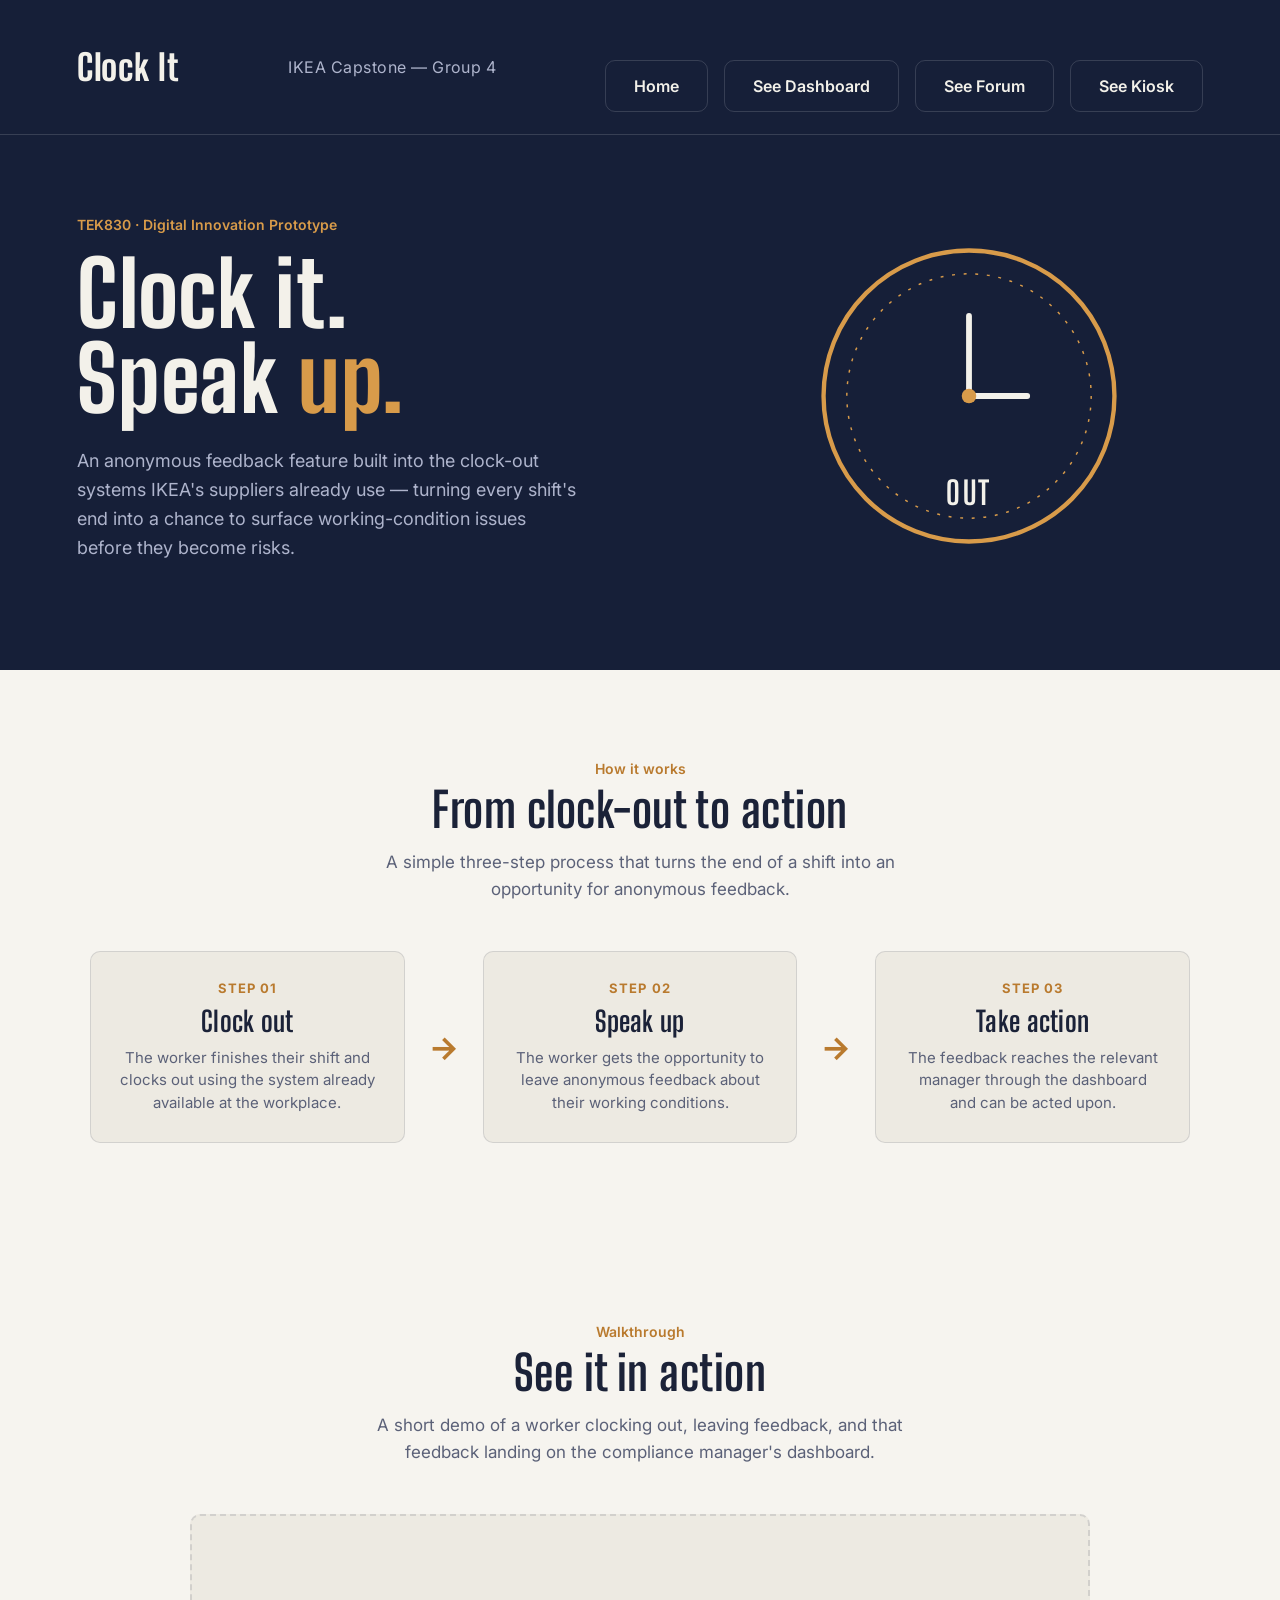
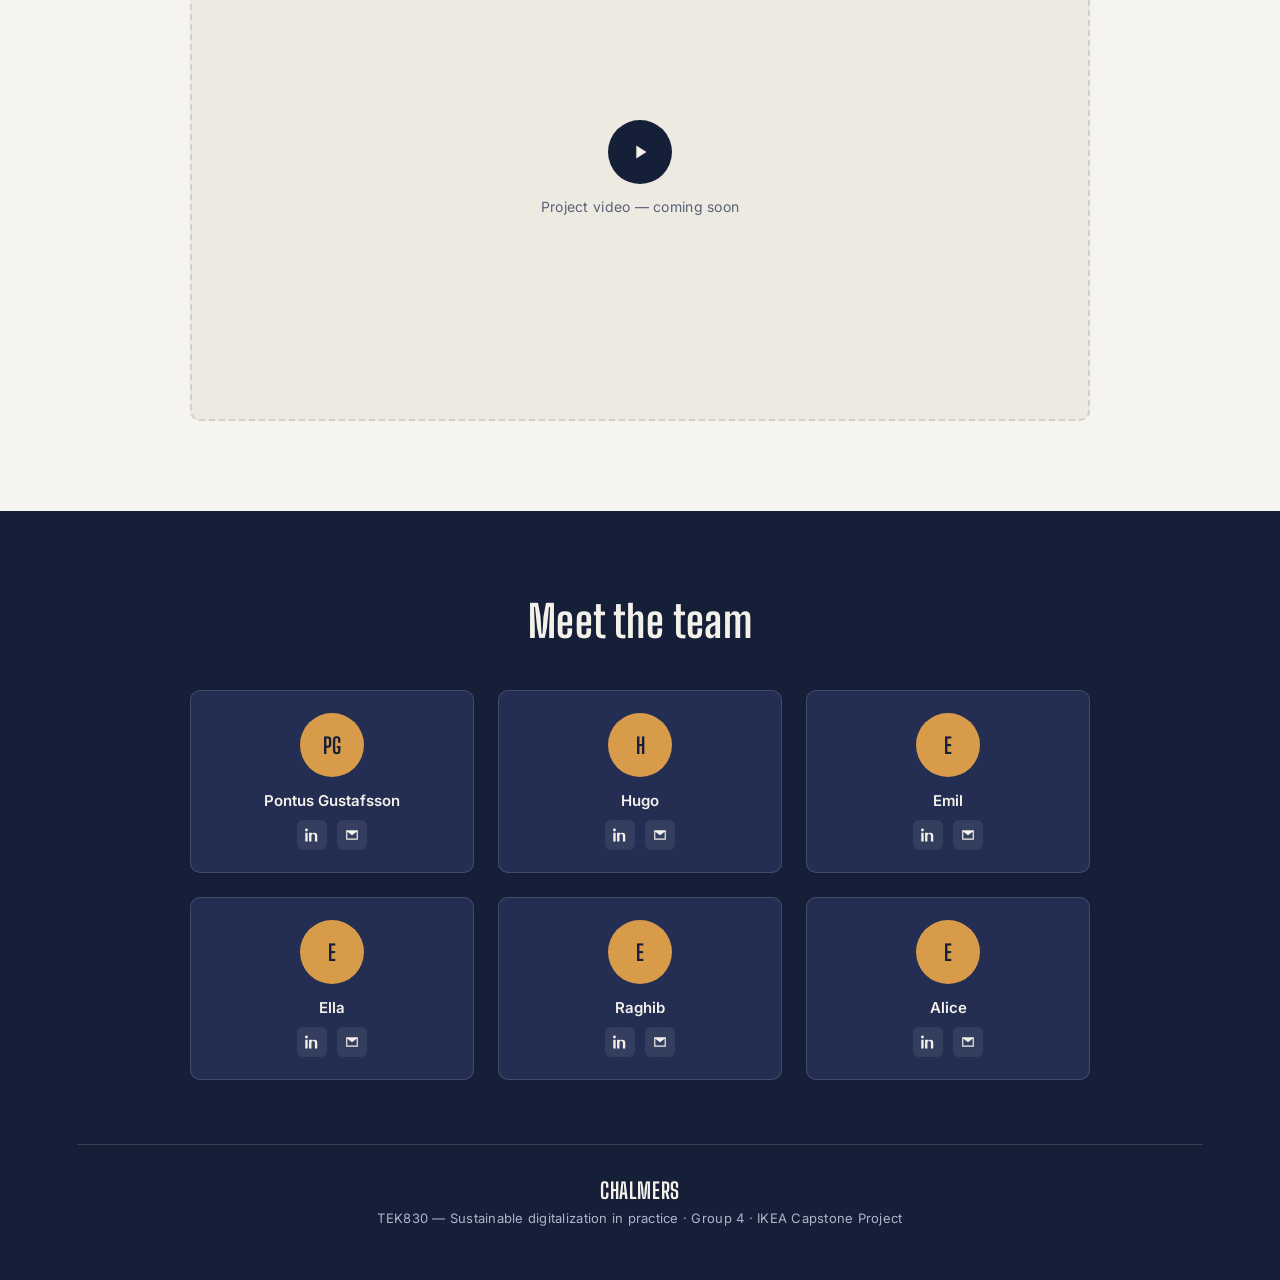
==== commit 705b7ba8: "förbättringar å användning av style.css" ====
--- a/showcase-site/index.html
+++ b/showcase-site/index.html
@@ -4,28 +4,25 @@
 <meta charset="UTF-8">
 <meta name="viewport" content="width=device-width, initial-scale=1">
 <title>Clock It — IKEA Capstone Project</title>
-<link rel="stylesheet" href="style.css">
 <link rel="preconnect" href="https://fonts.googleapis.com">
 <link rel="preconnect" href="https://fonts.gstatic.com" crossorigin>
 <link href="https://fonts.googleapis.com/css2?family=Big+Shoulders+Display:wght@600;700;800&family=Inter:wght@400;500;600;700&display=swap" rel="stylesheet">
-
+<link rel="stylesheet" href="style.css">
 </head>
-
 <body>
 
   <nav class="nav">
-    <a href="#home" class="nav__brand">Clock It</a>
-    <div class="nav__links">
-      <a href="#home" >Home</a>
-      <a href="#problem">Problem</a>
-      <a href="#solution">Solution</a>
-      <a href="#demo">Demo</a>
-      <a href="#impact">Impact</a>
-      <a href="#contact">Contact</a>
+    <div class="nav__brand">Clock It</div>
+    <div class="nav__tag">IKEA Capstone — Group 4</div>
+    <div class="hero__actions">
+      <a href="#" class="btn btn--ghost">Home</a>
+      <a href="#" class="btn btn--ghost">See Dashboard</a>
+      <a href="#" class="btn btn--ghost">See Forum</a>
+      <a href="#" class="btn btn--ghost">See Kiosk</a>
     </div>
   </nav>
 
-  <header class="hero" id= "home">
+  <header class="hero">
     <div>
       <div class="hero__kicker">TEK830 · Digital Innovation Prototype</div>
       <h1>Clock it.<br>Speak <span>up.</span></h1>
@@ -44,59 +41,54 @@
       </svg>
     </div>
   </header>
-  <section class="section section--cream" id="problem">
-
-    <div class="section__head" id= "problem">
-        <h2>The Problem</h2>
-
+  <section class="section">
+    <div class="section__head">
+      <div class="section__eyebrow">How it works</div>
+      <h2>From clock-out to action</h2>
+      <p>
+        A simple three-step process that turns the end of a shift
+        into an opportunity for anonymous feedback.
+      </p>
+    </div>
+  
+    <div class="process">
+  
+      <div class="process__card">
+        <div class="process__step">STEP 01</div>
+        <h3>Clock out</h3>
         <p>
-            Traditional supplier audits provide valuable insights,
-            but they may not capture every issue workers experience
-            in their daily working environment.
+          The worker finishes their shift and clocks out using
+          the system already available at the workplace.
         </p>
+      </div>
+  
+      <div class="process__arrow">→</div>
+  
+      <div class="process__card">
+        <div class="process__step">STEP 02</div>
+        <h3>Speak up</h3>
+        <p>
+          The worker gets the opportunity to leave anonymous
+          feedback about their working conditions.
+        </p>
+      </div>
+  
+      <div class="process__arrow">→</div>
+  
+      <div class="process__card">
+        <div class="process__step">STEP 03</div>
+        <h3>Take action</h3>
+        <p>
+          The feedback reaches the relevant manager through
+          the dashboard and can be acted upon.
+        </p>
+      </div>
+  
     </div>
-
-    <div class="section__content">
-        <h3>Why does this matter?</h3>
-
-        <p>
-            Identifying issues related to working hours, wages,
-            workplace safety and treatment is essential for
-            improving working conditions across IKEA's supply chain.
-        </p>
-    </div>
-
   </section>
-  <section class="section section--blue" id="solution">
-
+  <section class="section" id="video">
     <div class="section__head">
-        <h2>Our Solution</h2>
-
-        <p>
-            Clock It integrates a simple feedback feature
-            into the clock-out process at IKEA's suppliers.
-        </p>
-    </div>
-
-    <div class="section__content">
-        <h3>How does it work?</h3>
-
-        <p>
-            Workers can provide anonymous feedback about
-            their working conditions at the end of their shifts.
-        </p>
-
-        <p>
-            The collected information is organized in a dashboard,
-            helping IKEA's Sustainability and Compliance Manager
-            identify patterns and potential concerns.
-        </p>
-    </div>
-
-  </section>
-
-  <section class="section" id="demo">
-    <div class="section__head">
+      <div class="section__eyebrow">Walkthrough</div>
       <h2>See it in action</h2>
       <p>A short demo of a worker clocking out, leaving feedback, and that feedback landing on the compliance manager's dashboard.</p>
     </div>
@@ -109,74 +101,66 @@
     </div>
   </section>
 
-  <section class="section section--cream" id="impact">
-
-    <div class="section__head">
-        <h2>Sustainability & Impact</h2>
-
-        <p>
-            Explore the potential social, environmental
-            and economic impacts of Clock It.
-        </p>
-    </div>
-
-    <!-- Add your sustainability evaluation here -->
-
-  </section>
-
-  <footer class="footer" id="contact">
+  <footer class="footer">
     <div class="footer__head">
       <h2>Meet the team</h2>
     </div>
 
+    <!-- Replace names/initials below with your actual team members -->
     <div class="team">
       <div class="team__card">
         <div class="team__avatar">PG</div>
         <div class="team__name">Pontus Gustafsson</div>
         <div class="team__links">
-          <a href="mailto:pontg@chalmers.se" aria-label="Email">pontg@chalmers.se<svg viewBox="0 0 24 24" fill="#F3F1EA"><path d="M2 4h20v16H2V4zm2 2.4V18h16V6.4l-8 6-8-6z"/></svg></a>
+          <a href="#" aria-label="LinkedIn"><svg viewBox="0 0 24 24" fill="#F3F1EA"><path d="M4.98 3.5C4.98 4.88 3.87 6 2.5 6S0 4.88 0 3.5 1.12 1 2.5 1s2.48 1.12 2.48 2.5zM.5 8h4V23h-4V8zm7.5 0h3.8v2.05h.05c.53-1 1.83-2.05 3.77-2.05C19.9 8 21 10.1 21 13.5V23h-4v-8.2c0-2-.03-4.56-2.78-4.56-2.78 0-3.2 2.17-3.2 4.42V23h-4V8z"/></svg></a>
+          <a href="#" aria-label="Email"><svg viewBox="0 0 24 24" fill="#F3F1EA"><path d="M2 4h20v16H2V4zm2 2.4V18h16V6.4l-8 6-8-6z"/></svg></a>
         </div>
       </div>
       <div class="team__card">
         <div class="team__avatar">H</div>
-        <div class="team__name">Hugo Dörrich</div>
+        <div class="team__name">Hugo</div>
         <div class="team__links">
-          <a href="mailto:hugodor@chalmers.se" aria-label="Email">hugodor@chalmers.se<svg viewBox="0 0 24 24" fill="#F3F1EA"><path d="M2 4h20v16H2V4zm2 2.4V18h16V6.4l-8 6-8-6z"/></svg></a>
+          <a href="#" aria-label="LinkedIn"><svg viewBox="0 0 24 24" fill="#F3F1EA"><path d="M4.98 3.5C4.98 4.88 3.87 6 2.5 6S0 4.88 0 3.5 1.12 1 2.5 1s2.48 1.12 2.48 2.5zM.5 8h4V23h-4V8zm7.5 0h3.8v2.05h.05c.53-1 1.83-2.05 3.77-2.05C19.9 8 21 10.1 21 13.5V23h-4v-8.2c0-2-.03-4.56-2.78-4.56-2.78 0-3.2 2.17-3.2 4.42V23h-4V8z"/></svg></a>
+          <a href="#" aria-label="Email"><svg viewBox="0 0 24 24" fill="#F3F1EA"><path d="M2 4h20v16H2V4zm2 2.4V18h16V6.4l-8 6-8-6z"/></svg></a>
         </div>
       </div>
       <div class="team__card">
         <div class="team__avatar">E</div>
-        <div class="team__name">Emil Ström</div>
+        <div class="team__name">Emil</div>
         <div class="team__links">
-          <a href="mailto:emilstro@chalmers.se" aria-label="Email">emilstro@chalmers.se<svg viewBox="0 0 24 24" fill="#F3F1EA"><path d="M2 4h20v16H2V4zm2 2.4V18h16V6.4l-8 6-8-6z"/></svg></a>
+          <a href="#" aria-label="LinkedIn"><svg viewBox="0 0 24 24" fill="#F3F1EA"><path d="M4.98 3.5C4.98 4.88 3.87 6 2.5 6S0 4.88 0 3.5 1.12 1 2.5 1s2.48 1.12 2.48 2.5zM.5 8h4V23h-4V8zm7.5 0h3.8v2.05h.05c.53-1 1.83-2.05 3.77-2.05C19.9 8 21 10.1 21 13.5V23h-4v-8.2c0-2-.03-4.56-2.78-4.56-2.78 0-3.2 2.17-3.2 4.42V23h-4V8z"/></svg></a>
+          <a href="#" aria-label="Email"><svg viewBox="0 0 24 24" fill="#F3F1EA"><path d="M2 4h20v16H2V4zm2 2.4V18h16V6.4l-8 6-8-6z"/></svg></a>
         </div>
       </div>
       <div class="team__card">
         <div class="team__avatar">E</div>
-        <div class="team__name">Ella Linlökken</div>
+        <div class="team__name">Ella</div>
         <div class="team__links">
-          <a href="mailto:ellalinl@chalmers.se" aria-label="Email">ellalinl@chalmers.se<svg viewBox="0 0 24 24" fill="#F3F1EA"><path d="M2 4h20v16H2V4zm2 2.4V18h16V6.4l-8 6-8-6z"/></svg></a>
+          <a href="#" aria-label="LinkedIn"><svg viewBox="0 0 24 24" fill="#F3F1EA"><path d="M4.98 3.5C4.98 4.88 3.87 6 2.5 6S0 4.88 0 3.5 1.12 1 2.5 1s2.48 1.12 2.48 2.5zM.5 8h4V23h-4V8zm7.5 0h3.8v2.05h.05c.53-1 1.83-2.05 3.77-2.05C19.9 8 21 10.1 21 13.5V23h-4v-8.2c0-2-.03-4.56-2.78-4.56-2.78 0-3.2 2.17-3.2 4.42V23h-4V8z"/></svg></a>
+          <a href="#" aria-label="Email"><svg viewBox="0 0 24 24" fill="#F3F1EA"><path d="M2 4h20v16H2V4zm2 2.4V18h16V6.4l-8 6-8-6z"/></svg></a>
         </div>
       </div>
       <div class="team__card">
         <div class="team__avatar">E</div>
-        <div class="team__name">Raghib Hussain</div>
+        <div class="team__name">Raghib</div>
         <div class="team__links">
-          <a href="mailto:raghib@chalmers.se" aria-label="Email">raghib@chalmers.se<svg viewBox="0 0 24 24" fill="#F3F1EA"><path d="M2 4h20v16H2V4zm2 2.4V18h16V6.4l-8 6-8-6z"/></svg></a>
+          <a href="#" aria-label="LinkedIn"><svg viewBox="0 0 24 24" fill="#F3F1EA"><path d="M4.98 3.5C4.98 4.88 3.87 6 2.5 6S0 4.88 0 3.5 1.12 1 2.5 1s2.48 1.12 2.48 2.5zM.5 8h4V23h-4V8zm7.5 0h3.8v2.05h.05c.53-1 1.83-2.05 3.77-2.05C19.9 8 21 10.1 21 13.5V23h-4v-8.2c0-2-.03-4.56-2.78-4.56-2.78 0-3.2 2.17-3.2 4.42V23h-4V8z"/></svg></a>
+          <a href="#" aria-label="Email"><svg viewBox="0 0 24 24" fill="#F3F1EA"><path d="M2 4h20v16H2V4zm2 2.4V18h16V6.4l-8 6-8-6z"/></svg></a>
         </div>
       </div>
       <div class="team__card">
         <div class="team__avatar">E</div>
-        <div class="team__name">Ghazal Davari</div>
+        <div class="team__name">Alice</div>
         <div class="team__links">
-          <a href="mailto:ghazald@chalmers.se" aria-label="Email">ghazald@chalmers.se<svg viewBox="0 0 24 24" fill="#F3F1EA"><path d="M2 4h20v16H2V4zm2 2.4V18h16V6.4l-8 6-8-6z"/></svg></a>
+          <a href="#" aria-label="LinkedIn"><svg viewBox="0 0 24 24" fill="#F3F1EA"><path d="M4.98 3.5C4.98 4.88 3.87 6 2.5 6S0 4.88 0 3.5 1.12 1 2.5 1s2.48 1.12 2.48 2.5zM.5 8h4V23h-4V8zm7.5 0h3.8v2.05h.05c.53-1 1.83-2.05 3.77-2.05C19.9 8 21 10.1 21 13.5V23h-4v-8.2c0-2-.03-4.56-2.78-4.56-2.78 0-3.2 2.17-3.2 4.42V23h-4V8z"/></svg></a>
+          <a href="#" aria-label="Email"><svg viewBox="0 0 24 24" fill="#F3F1EA"><path d="M2 4h20v16H2V4zm2 2.4V18h16V6.4l-8 6-8-6z"/></svg></a>
         </div>
       </div>
     </div>
 
     <div class="footer__bottom">
       <div class="footer__school">CHALMERS</div>
-      <div class="footer__course">TEK830 — Digitalization and AI in practice · Group 4 · IKEA Capstone Project</div>
+      <div class="footer__course">TEK830 — Sustainable digitalization in practice · Group 4 · IKEA Capstone Project</div>
     </div>
   </footer>
 
--- a/showcase-site/style.css
+++ b/showcase-site/style.css
@@ -1,4 +1,4 @@
-  :root{
+:root{
     --ink:#161F38;
     --ink-soft:#232E52;
     --ink-line:rgba(255,255,255,0.14);
@@ -40,114 +40,30 @@
     *{animation-duration:0.001ms !important; transition-duration:0.001ms !important;}
   }
 
-/* ---------- Navigation ---------- */
-
-.nav {
-    position: sticky;
-    top: 0;
-    z-index: 100;
-
-    display: flex;
-    align-items: center;
-    justify-content: space-between;
-
-    padding: 18px 6vw;
-
-    background: var(--ink);
-    border-bottom: 1px solid var(--ink-line);
-}
-
-/* Website logo */
-
-.nav__brand {
-    font-family: 'Big Shoulders Display', sans-serif;
-    font-weight: 800;
-    font-size: 30px;
-    color: var(--text-light);
-    text-decoration: none;
-    white-space: nowrap;
-}
-
-/* Navigation links */
-
-.nav__links {
-    display: flex;
-    align-items: center;
-    gap: 30px;
-}
-
-.nav__links a {
-    color: var(--text-light-dim);
-    text-decoration: none;
-
-    font-family: 'Inter', sans-serif;
-    font-size: 14px;
-    font-weight: 500;
-
-    transition: color 0.2s ease;
-}
-
-/* Hover effect */
-
-.nav__links a:hover {
-    color: var(--amber);
-}
-
-/* ---------- Section backgrounds ---------- */
-
-.section--cream {
-    background: var(--cream);
-    color: var(--text-dark);
-}
-
-.section--blue {
-    background: #292F50;
-    color: var(--text-light);
-}
-
-.section--dark {
-    background: var(--ink);
-    color: var(--text-light);
-}
-
-/* ---------- Text in dark sections ---------- */
-
-.section--blue .section__head h2,
-.section--dark .section__head h2 {
-    color: var(--text-light);
-}
-
-.section--blue .section__head p,
-.section--dark .section__head p {
-    color: var(--text-light-dim);
-}
-
-/* ---------- Section content ---------- */
-
-.section__content {
-    max-width: 1000px;
-    margin: 0 auto;
-}
-
-.section__content h3 {
-    font-size: 30px;
-    margin-bottom: 20px;
-}
-
-.section__content p {
-    font-size: 17px;
-    line-height: 1.7;
-    margin-bottom: 16px;
-}
-
-
-/* Scroll positioning */
-
-section,
-header,
-footer {
-    scroll-margin-top: 90px;
-}
+  /* ---------- Nav ---------- */
+  .nav{
+    position:sticky;
+    top:0;
+    z-index:10;
+    display:flex;
+    align-items:center;
+    justify-content:space-between;
+    padding:22px 6vw;
+    background:var(--ink);
+    border-bottom:1px solid var(--ink-line);
+  }
+  .nav__brand{
+    font-family:'Big Shoulders Display', sans-serif;
+    font-weight:800;
+    font-size:36px;
+    color:var(--text-light);
+    letter-spacing:0.02em;
+  }
+  .nav__tag{
+    font-size:16px;
+    color:var(--text-light-dim);
+    letter-spacing:0.03em;
+  }
 
   /* ---------- Hero ---------- */
   .hero{
@@ -266,6 +182,72 @@
   .video-frame__play svg{width:22px;height:22px;}
   .video-frame span{font-size:14px;letter-spacing:0.02em;}
 
+  /* ---------- Process ---------- */
+  .process{
+    display:flex;
+    align-items:center;
+    justify-content:center;
+    gap:24px;
+    max-width:1100px;
+    margin:0 auto;
+  }
+
+  .process__card{
+    flex:1;
+    min-height:180px;
+    padding:28px;
+    background:#EDEAE2;
+    border:1px solid var(--cream-line);
+    border-radius:var(--radius);
+    display:flex;
+    flex-direction:column;
+    justify-content:center;
+    text-align:center;
+  }
+
+  .process__step{
+    color:var(--amber-deep);
+    font-size:13px;
+    font-weight:700;
+    letter-spacing:0.08em;
+    margin-bottom:12px;
+  }
+
+  .process__card h3{
+   font-size:28px;
+   color:var(--text-dark);
+   margin-bottom:12px;
+  }
+
+  .process__card p{
+    margin:0;
+    font-size:15px;
+    line-height:1.5;
+    color:var(--text-dark-dim);
+  }
+
+  .process__arrow{
+    flex:0 0 auto;
+    font-size:32px;
+    color:var(--amber-deep);
+    font-weight:700;
+  }
+
+  @media (max-width:800px){
+    .process{
+     flex-direction:column;
+     gap:14px;
+    }
+
+    .process__card{
+      width:100%;
+    }
+
+    .process__arrow{
+      transform:rotate(90deg);
+    }
+  }
+
   /* ---------- Footer / Team ---------- */
   .footer{
     background:var(--ink);
@@ -281,11 +263,23 @@
     color:var(--text-light);
   }
   .team{
-    display:grid;
-    grid-template-columns:repeat(3, 1fr);
-    gap:28px;
-    max-width:1000px;
-    margin:0 auto;
+  display:grid;
+  grid-template-columns:repeat(3, 1fr);
+  gap:24px;
+  max-width:900px;
+  margin:0 auto;
+}
+
+  @media (max-width:800px){
+    .team{
+      grid-template-columns:repeat(2, 1fr);
+    }
+  }
+
+  @media (max-width:500px){
+    .team{
+      grid-template-columns:1fr;
+    }
   }
   .team__card{
     background:var(--ink-soft);
@@ -293,15 +287,7 @@
     border-radius:var(--radius);
     padding:22px 18px;
     text-align:center;
-    transition: transform 0.3s ease,
-        border-color 0.3s ease,
-        box-shadow 0.3s ease;
-  }
-  .team__card:hover {
-    transform: translateY(-8px);
-    border-color: var(--amber);
-    box-shadow: 0 10px 25px rgba(0, 0, 0, 0.25);
-}
+  }
   .team__avatar{
     width:64px;height:64px;
     margin:0 auto 14px;
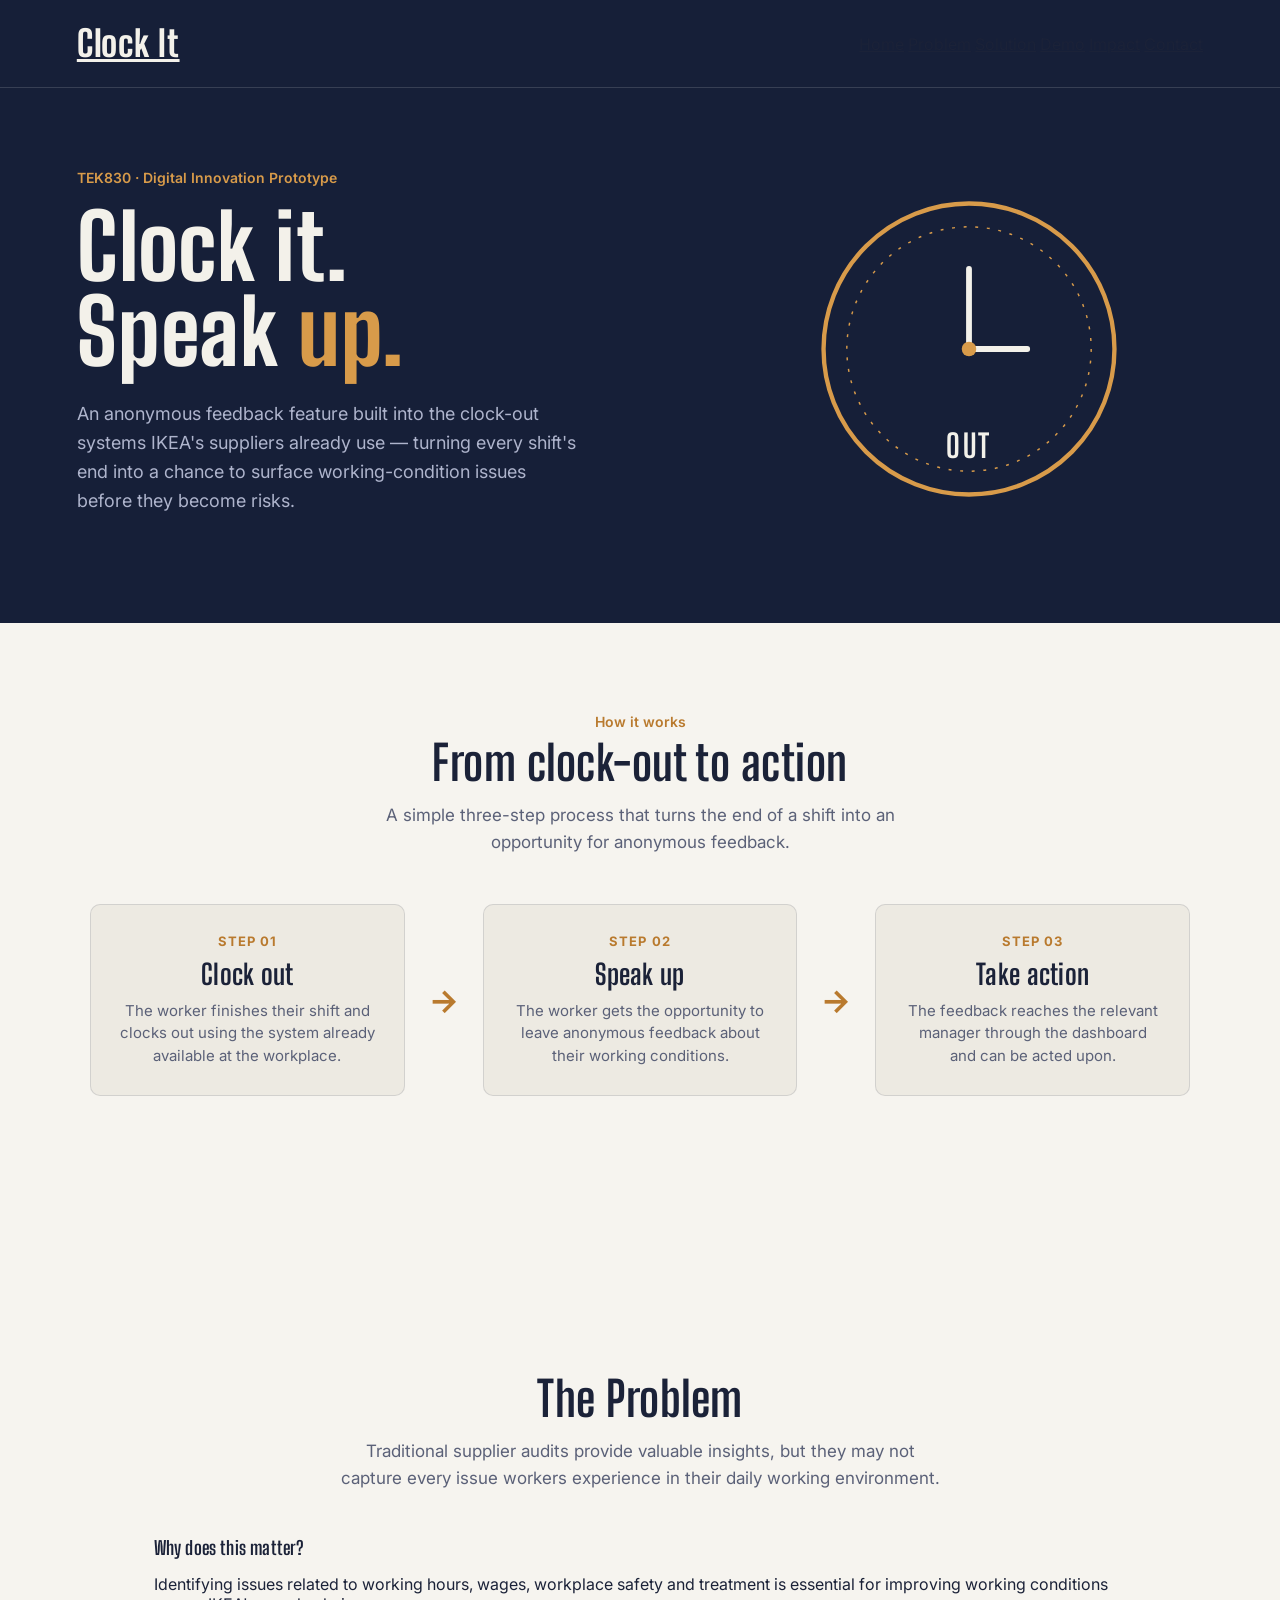
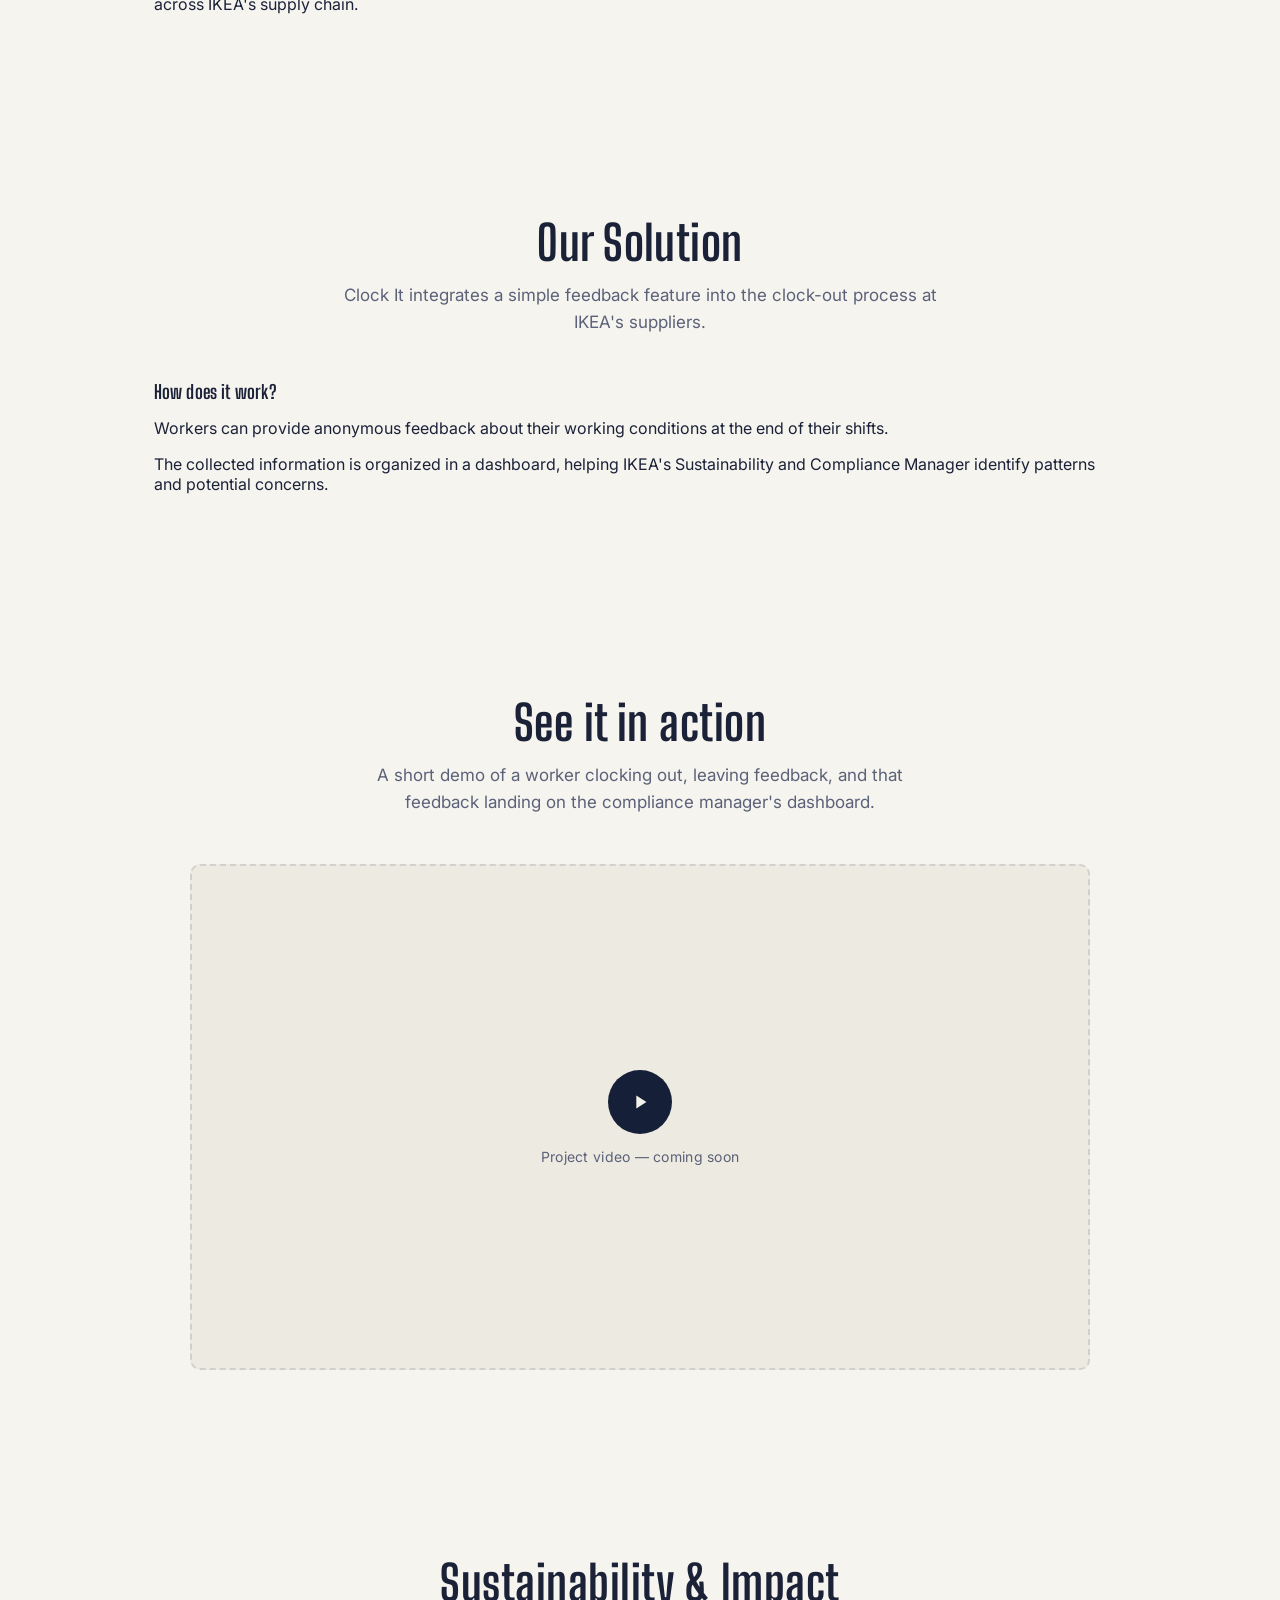
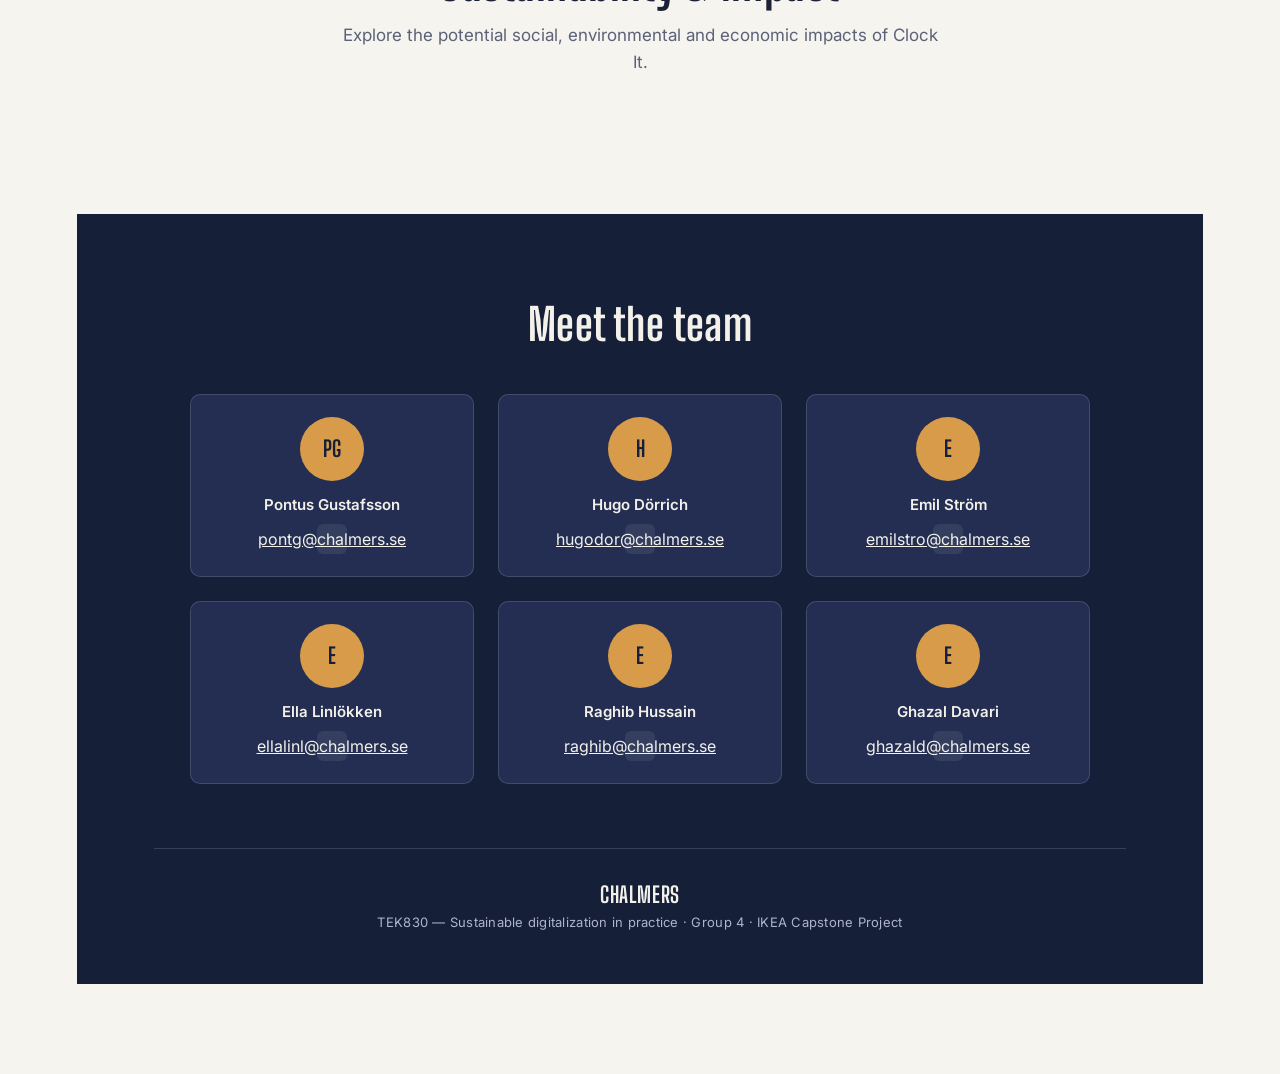
==== commit 22da4f94: "Merge remote-tracking branch 'origin/main' into website-improvements" ====
--- a/showcase-site/index.html
+++ b/showcase-site/index.html
@@ -4,25 +4,28 @@
 <meta charset="UTF-8">
 <meta name="viewport" content="width=device-width, initial-scale=1">
 <title>Clock It — IKEA Capstone Project</title>
+<link rel="stylesheet" href="style.css">
 <link rel="preconnect" href="https://fonts.googleapis.com">
 <link rel="preconnect" href="https://fonts.gstatic.com" crossorigin>
 <link href="https://fonts.googleapis.com/css2?family=Big+Shoulders+Display:wght@600;700;800&family=Inter:wght@400;500;600;700&display=swap" rel="stylesheet">
-<link rel="stylesheet" href="style.css">
+
 </head>
+
 <body>
 
   <nav class="nav">
-    <div class="nav__brand">Clock It</div>
-    <div class="nav__tag">IKEA Capstone — Group 4</div>
-    <div class="hero__actions">
-      <a href="#" class="btn btn--ghost">Home</a>
-      <a href="#" class="btn btn--ghost">See Dashboard</a>
-      <a href="#" class="btn btn--ghost">See Forum</a>
-      <a href="#" class="btn btn--ghost">See Kiosk</a>
+    <a href="#home" class="nav__brand">Clock It</a>
+    <div class="nav__links">
+      <a href="#home" >Home</a>
+      <a href="#problem">Problem</a>
+      <a href="#solution">Solution</a>
+      <a href="#demo">Demo</a>
+      <a href="#impact">Impact</a>
+      <a href="#contact">Contact</a>
     </div>
   </nav>
 
-  <header class="hero">
+  <header class="hero" id= "home">
     <div>
       <div class="hero__kicker">TEK830 · Digital Innovation Prototype</div>
       <h1>Clock it.<br>Speak <span>up.</span></h1>
@@ -87,8 +90,59 @@
     </div>
   </section>
   <section class="section" id="video">
-    <div class="section__head">
-      <div class="section__eyebrow">Walkthrough</div>
+  <section class="section section--cream" id="problem">
+
+    <div class="section__head" id= "problem">
+        <h2>The Problem</h2>
+
+        <p>
+            Traditional supplier audits provide valuable insights,
+            but they may not capture every issue workers experience
+            in their daily working environment.
+        </p>
+    </div>
+
+    <div class="section__content">
+        <h3>Why does this matter?</h3>
+
+        <p>
+            Identifying issues related to working hours, wages,
+            workplace safety and treatment is essential for
+            improving working conditions across IKEA's supply chain.
+        </p>
+    </div>
+
+  </section>
+  <section class="section section--blue" id="solution">
+
+    <div class="section__head">
+        <h2>Our Solution</h2>
+
+        <p>
+            Clock It integrates a simple feedback feature
+            into the clock-out process at IKEA's suppliers.
+        </p>
+    </div>
+
+    <div class="section__content">
+        <h3>How does it work?</h3>
+
+        <p>
+            Workers can provide anonymous feedback about
+            their working conditions at the end of their shifts.
+        </p>
+
+        <p>
+            The collected information is organized in a dashboard,
+            helping IKEA's Sustainability and Compliance Manager
+            identify patterns and potential concerns.
+        </p>
+    </div>
+
+  </section>
+
+  <section class="section" id="demo">
+    <div class="section__head">
       <h2>See it in action</h2>
       <p>A short demo of a worker clocking out, leaving feedback, and that feedback landing on the compliance manager's dashboard.</p>
     </div>
@@ -101,59 +155,67 @@
     </div>
   </section>
 
-  <footer class="footer">
+  <section class="section section--cream" id="impact">
+
+    <div class="section__head">
+        <h2>Sustainability & Impact</h2>
+
+        <p>
+            Explore the potential social, environmental
+            and economic impacts of Clock It.
+        </p>
+    </div>
+
+    <!-- Add your sustainability evaluation here -->
+
+  </section>
+
+  <footer class="footer" id="contact">
     <div class="footer__head">
       <h2>Meet the team</h2>
     </div>
 
-    <!-- Replace names/initials below with your actual team members -->
     <div class="team">
       <div class="team__card">
         <div class="team__avatar">PG</div>
         <div class="team__name">Pontus Gustafsson</div>
         <div class="team__links">
-          <a href="#" aria-label="LinkedIn"><svg viewBox="0 0 24 24" fill="#F3F1EA"><path d="M4.98 3.5C4.98 4.88 3.87 6 2.5 6S0 4.88 0 3.5 1.12 1 2.5 1s2.48 1.12 2.48 2.5zM.5 8h4V23h-4V8zm7.5 0h3.8v2.05h.05c.53-1 1.83-2.05 3.77-2.05C19.9 8 21 10.1 21 13.5V23h-4v-8.2c0-2-.03-4.56-2.78-4.56-2.78 0-3.2 2.17-3.2 4.42V23h-4V8z"/></svg></a>
-          <a href="#" aria-label="Email"><svg viewBox="0 0 24 24" fill="#F3F1EA"><path d="M2 4h20v16H2V4zm2 2.4V18h16V6.4l-8 6-8-6z"/></svg></a>
+          <a href="mailto:pontg@chalmers.se" aria-label="Email">pontg@chalmers.se<svg viewBox="0 0 24 24" fill="#F3F1EA"><path d="M2 4h20v16H2V4zm2 2.4V18h16V6.4l-8 6-8-6z"/></svg></a>
         </div>
       </div>
       <div class="team__card">
         <div class="team__avatar">H</div>
-        <div class="team__name">Hugo</div>
-        <div class="team__links">
-          <a href="#" aria-label="LinkedIn"><svg viewBox="0 0 24 24" fill="#F3F1EA"><path d="M4.98 3.5C4.98 4.88 3.87 6 2.5 6S0 4.88 0 3.5 1.12 1 2.5 1s2.48 1.12 2.48 2.5zM.5 8h4V23h-4V8zm7.5 0h3.8v2.05h.05c.53-1 1.83-2.05 3.77-2.05C19.9 8 21 10.1 21 13.5V23h-4v-8.2c0-2-.03-4.56-2.78-4.56-2.78 0-3.2 2.17-3.2 4.42V23h-4V8z"/></svg></a>
-          <a href="#" aria-label="Email"><svg viewBox="0 0 24 24" fill="#F3F1EA"><path d="M2 4h20v16H2V4zm2 2.4V18h16V6.4l-8 6-8-6z"/></svg></a>
-        </div>
-      </div>
-      <div class="team__card">
-        <div class="team__avatar">E</div>
-        <div class="team__name">Emil</div>
-        <div class="team__links">
-          <a href="#" aria-label="LinkedIn"><svg viewBox="0 0 24 24" fill="#F3F1EA"><path d="M4.98 3.5C4.98 4.88 3.87 6 2.5 6S0 4.88 0 3.5 1.12 1 2.5 1s2.48 1.12 2.48 2.5zM.5 8h4V23h-4V8zm7.5 0h3.8v2.05h.05c.53-1 1.83-2.05 3.77-2.05C19.9 8 21 10.1 21 13.5V23h-4v-8.2c0-2-.03-4.56-2.78-4.56-2.78 0-3.2 2.17-3.2 4.42V23h-4V8z"/></svg></a>
-          <a href="#" aria-label="Email"><svg viewBox="0 0 24 24" fill="#F3F1EA"><path d="M2 4h20v16H2V4zm2 2.4V18h16V6.4l-8 6-8-6z"/></svg></a>
-        </div>
-      </div>
-      <div class="team__card">
-        <div class="team__avatar">E</div>
-        <div class="team__name">Ella</div>
-        <div class="team__links">
-          <a href="#" aria-label="LinkedIn"><svg viewBox="0 0 24 24" fill="#F3F1EA"><path d="M4.98 3.5C4.98 4.88 3.87 6 2.5 6S0 4.88 0 3.5 1.12 1 2.5 1s2.48 1.12 2.48 2.5zM.5 8h4V23h-4V8zm7.5 0h3.8v2.05h.05c.53-1 1.83-2.05 3.77-2.05C19.9 8 21 10.1 21 13.5V23h-4v-8.2c0-2-.03-4.56-2.78-4.56-2.78 0-3.2 2.17-3.2 4.42V23h-4V8z"/></svg></a>
-          <a href="#" aria-label="Email"><svg viewBox="0 0 24 24" fill="#F3F1EA"><path d="M2 4h20v16H2V4zm2 2.4V18h16V6.4l-8 6-8-6z"/></svg></a>
-        </div>
-      </div>
-      <div class="team__card">
-        <div class="team__avatar">E</div>
-        <div class="team__name">Raghib</div>
-        <div class="team__links">
-          <a href="#" aria-label="LinkedIn"><svg viewBox="0 0 24 24" fill="#F3F1EA"><path d="M4.98 3.5C4.98 4.88 3.87 6 2.5 6S0 4.88 0 3.5 1.12 1 2.5 1s2.48 1.12 2.48 2.5zM.5 8h4V23h-4V8zm7.5 0h3.8v2.05h.05c.53-1 1.83-2.05 3.77-2.05C19.9 8 21 10.1 21 13.5V23h-4v-8.2c0-2-.03-4.56-2.78-4.56-2.78 0-3.2 2.17-3.2 4.42V23h-4V8z"/></svg></a>
-          <a href="#" aria-label="Email"><svg viewBox="0 0 24 24" fill="#F3F1EA"><path d="M2 4h20v16H2V4zm2 2.4V18h16V6.4l-8 6-8-6z"/></svg></a>
-        </div>
-      </div>
-      <div class="team__card">
-        <div class="team__avatar">E</div>
-        <div class="team__name">Alice</div>
-        <div class="team__links">
-          <a href="#" aria-label="LinkedIn"><svg viewBox="0 0 24 24" fill="#F3F1EA"><path d="M4.98 3.5C4.98 4.88 3.87 6 2.5 6S0 4.88 0 3.5 1.12 1 2.5 1s2.48 1.12 2.48 2.5zM.5 8h4V23h-4V8zm7.5 0h3.8v2.05h.05c.53-1 1.83-2.05 3.77-2.05C19.9 8 21 10.1 21 13.5V23h-4v-8.2c0-2-.03-4.56-2.78-4.56-2.78 0-3.2 2.17-3.2 4.42V23h-4V8z"/></svg></a>
-          <a href="#" aria-label="Email"><svg viewBox="0 0 24 24" fill="#F3F1EA"><path d="M2 4h20v16H2V4zm2 2.4V18h16V6.4l-8 6-8-6z"/></svg></a>
+        <div class="team__name">Hugo Dörrich</div>
+        <div class="team__links">
+          <a href="mailto:hugodor@chalmers.se" aria-label="Email">hugodor@chalmers.se<svg viewBox="0 0 24 24" fill="#F3F1EA"><path d="M2 4h20v16H2V4zm2 2.4V18h16V6.4l-8 6-8-6z"/></svg></a>
+        </div>
+      </div>
+      <div class="team__card">
+        <div class="team__avatar">E</div>
+        <div class="team__name">Emil Ström</div>
+        <div class="team__links">
+          <a href="mailto:emilstro@chalmers.se" aria-label="Email">emilstro@chalmers.se<svg viewBox="0 0 24 24" fill="#F3F1EA"><path d="M2 4h20v16H2V4zm2 2.4V18h16V6.4l-8 6-8-6z"/></svg></a>
+        </div>
+      </div>
+      <div class="team__card">
+        <div class="team__avatar">E</div>
+        <div class="team__name">Ella Linlökken</div>
+        <div class="team__links">
+          <a href="mailto:ellalinl@chalmers.se" aria-label="Email">ellalinl@chalmers.se<svg viewBox="0 0 24 24" fill="#F3F1EA"><path d="M2 4h20v16H2V4zm2 2.4V18h16V6.4l-8 6-8-6z"/></svg></a>
+        </div>
+      </div>
+      <div class="team__card">
+        <div class="team__avatar">E</div>
+        <div class="team__name">Raghib Hussain</div>
+        <div class="team__links">
+          <a href="mailto:raghib@chalmers.se" aria-label="Email">raghib@chalmers.se<svg viewBox="0 0 24 24" fill="#F3F1EA"><path d="M2 4h20v16H2V4zm2 2.4V18h16V6.4l-8 6-8-6z"/></svg></a>
+        </div>
+      </div>
+      <div class="team__card">
+        <div class="team__avatar">E</div>
+        <div class="team__name">Ghazal Davari</div>
+        <div class="team__links">
+          <a href="mailto:ghazald@chalmers.se" aria-label="Email">ghazald@chalmers.se<svg viewBox="0 0 24 24" fill="#F3F1EA"><path d="M2 4h20v16H2V4zm2 2.4V18h16V6.4l-8 6-8-6z"/></svg></a>
         </div>
       </div>
     </div>
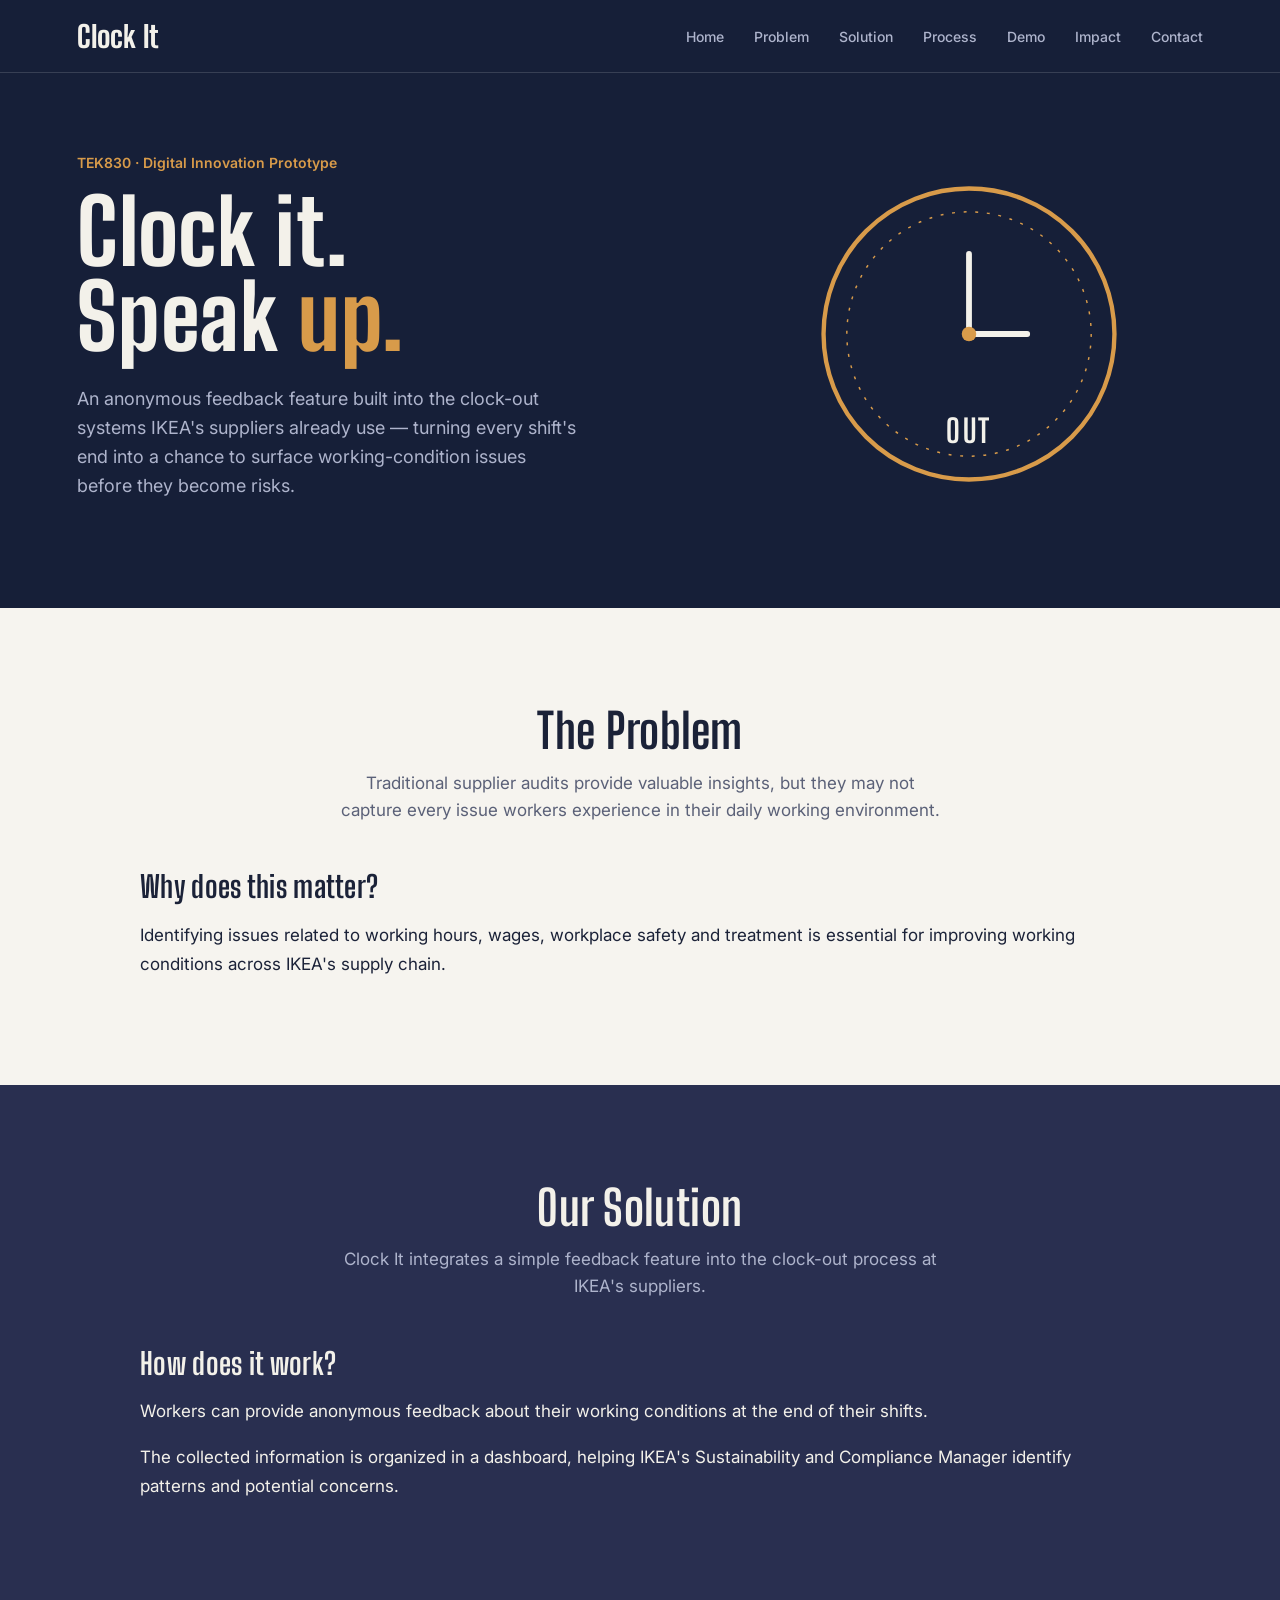
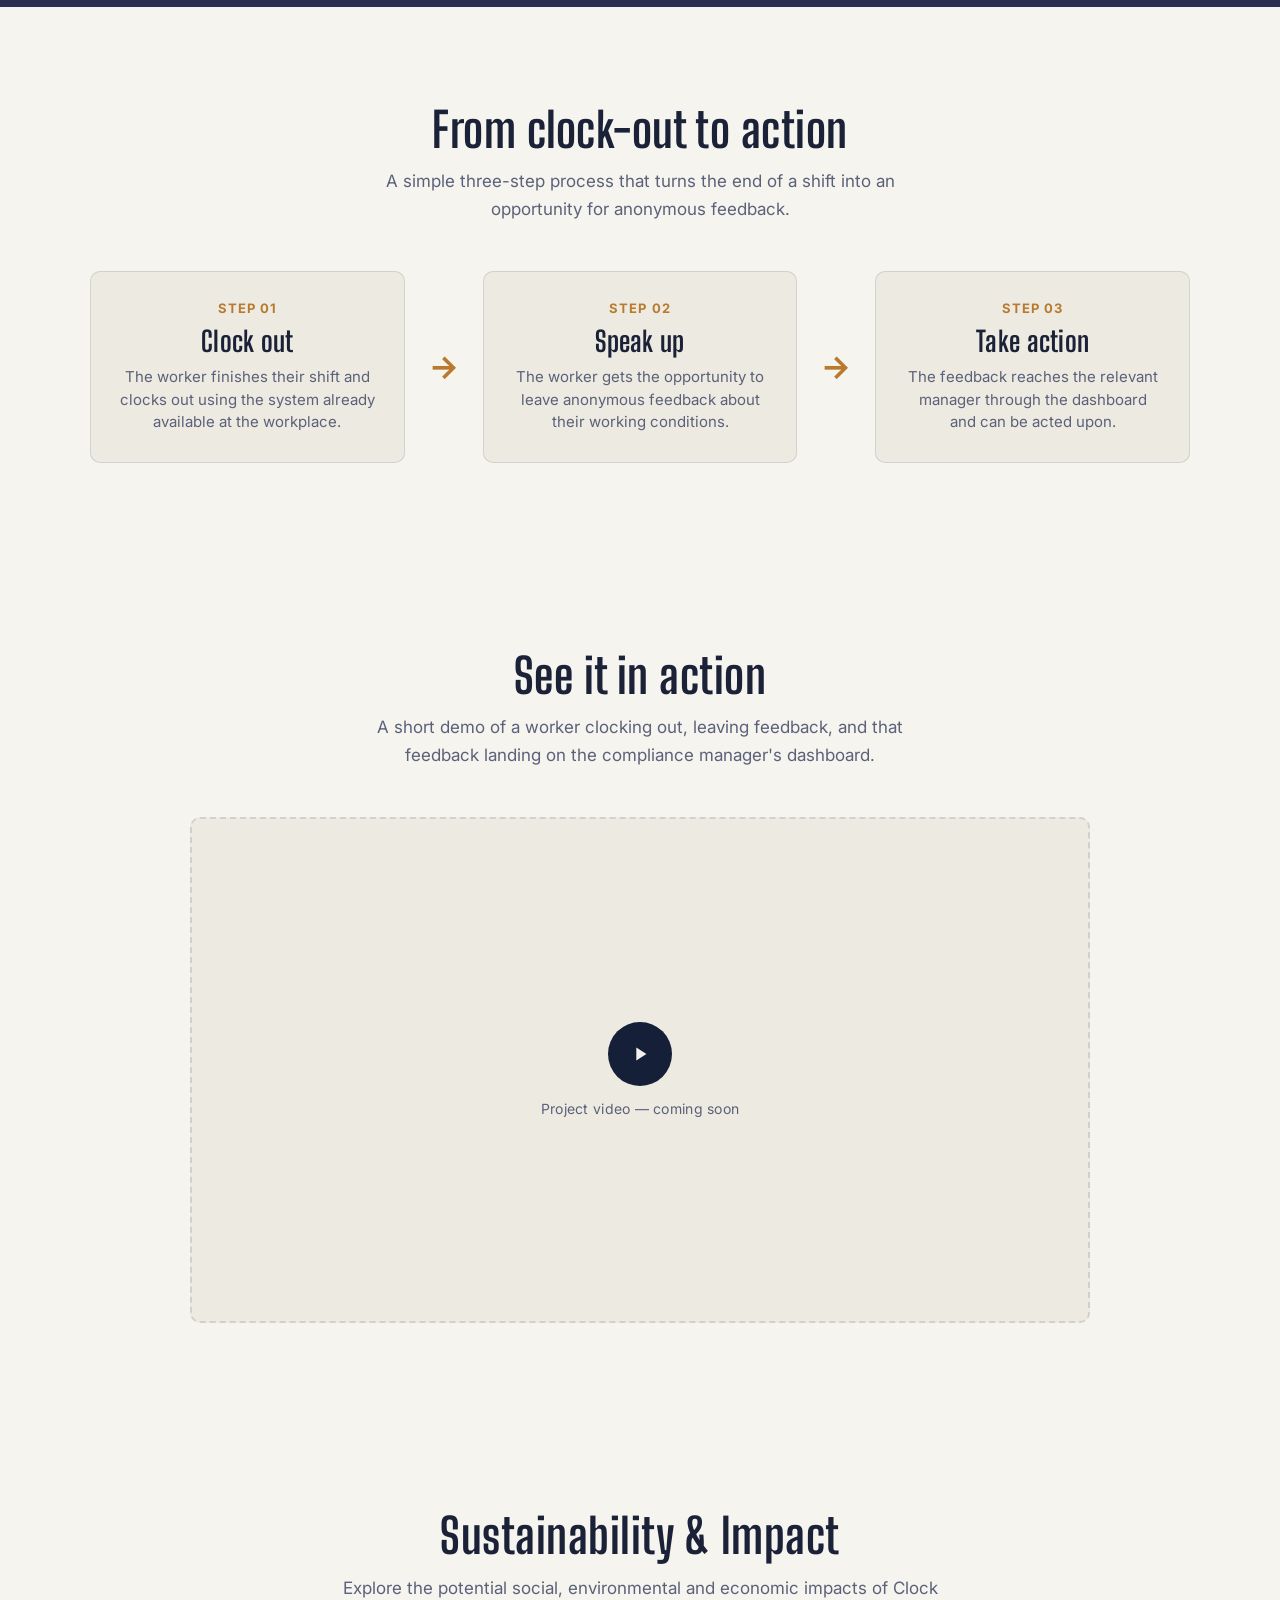
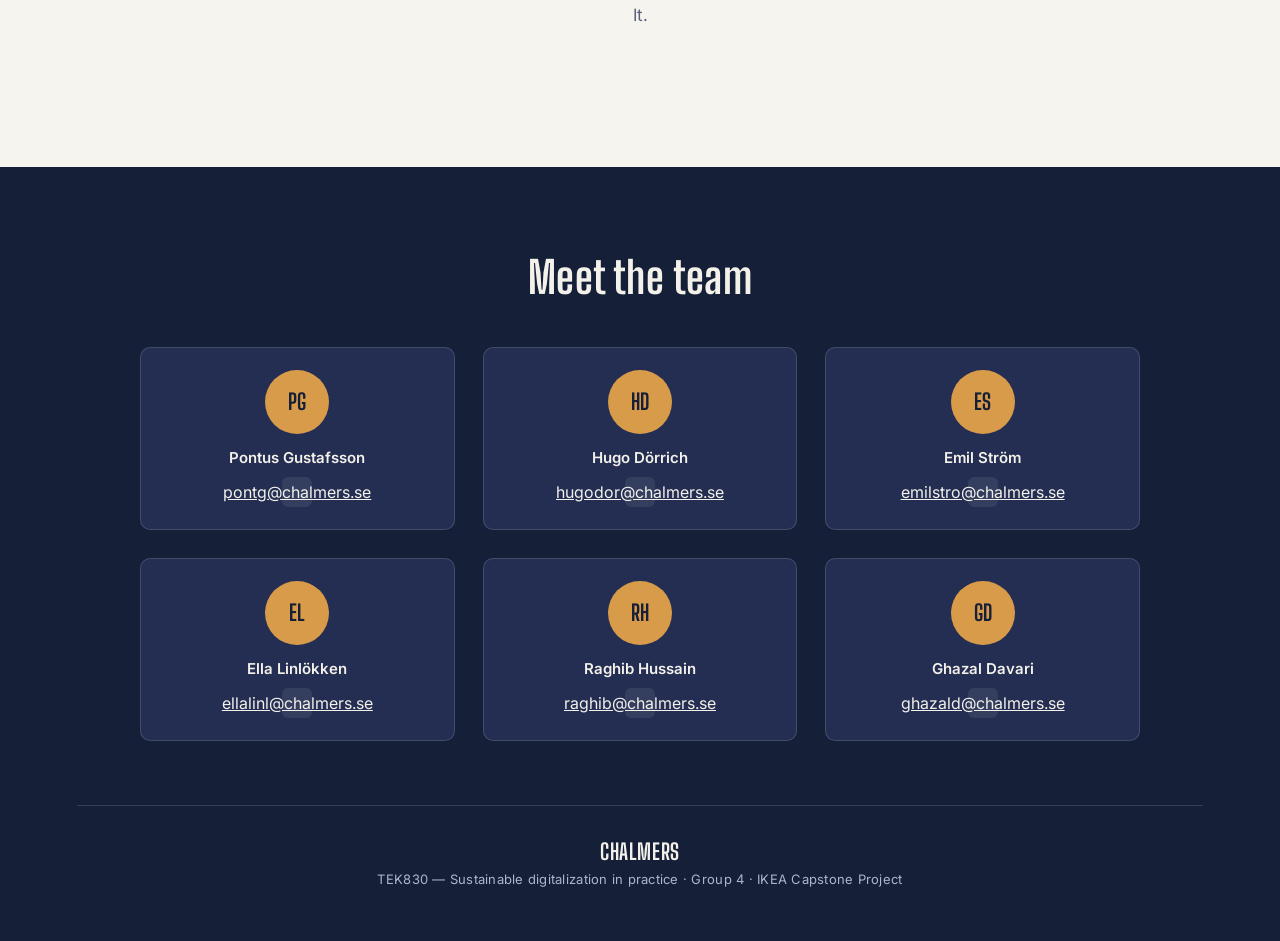
==== commit 5233224a: "Merge main and combine website improvements" ====
--- a/showcase-site/index.html
+++ b/showcase-site/index.html
@@ -1,230 +1,385 @@
+
 <!DOCTYPE html>
 <html lang="en">
+
 <head>
-<meta charset="UTF-8">
-<meta name="viewport" content="width=device-width, initial-scale=1">
-<title>Clock It — IKEA Capstone Project</title>
-<link rel="stylesheet" href="style.css">
-<link rel="preconnect" href="https://fonts.googleapis.com">
-<link rel="preconnect" href="https://fonts.gstatic.com" crossorigin>
-<link href="https://fonts.googleapis.com/css2?family=Big+Shoulders+Display:wght@600;700;800&family=Inter:wght@400;500;600;700&display=swap" rel="stylesheet">
-
+    <meta charset="UTF-8">
+    <meta name="viewport" content="width=device-width, initial-scale=1">
+
+    <title>Clock It — IKEA Capstone Project</title>
+
+    <link rel="stylesheet" href="style.css">
+
+    <link rel="preconnect" href="https://fonts.googleapis.com">
+    <link rel="preconnect" href="https://fonts.gstatic.com" crossorigin>
+    <link href="https://fonts.googleapis.com/css2?family=Big+Shoulders+Display:wght@600;700;800&family=Inter:wght@400;500;600;700&display=swap" rel="stylesheet">
 </head>
 
 <body>
 
-  <nav class="nav">
-    <a href="#home" class="nav__brand">Clock It</a>
-    <div class="nav__links">
-      <a href="#home" >Home</a>
-      <a href="#problem">Problem</a>
-      <a href="#solution">Solution</a>
-      <a href="#demo">Demo</a>
-      <a href="#impact">Impact</a>
-      <a href="#contact">Contact</a>
-    </div>
-  </nav>
-
-  <header class="hero" id= "home">
-    <div>
-      <div class="hero__kicker">TEK830 · Digital Innovation Prototype</div>
-      <h1>Clock it.<br>Speak <span>up.</span></h1>
-      <p>An anonymous feedback feature built into the clock-out systems IKEA's suppliers already use — turning every shift's end into a chance to surface working-condition issues before they become risks.</p>
-      
-    </div>
-
-    <div class="stamp" aria-hidden="true">
-      <svg viewBox="0 0 220 220" xmlns="http://www.w3.org/2000/svg">
-        <circle cx="110" cy="110" r="100" fill="none" stroke="#D89B4A" stroke-width="3"/>
-        <circle cx="110" cy="110" r="84" fill="none" stroke="#D89B4A" stroke-width="1" stroke-dasharray="2 6"/>
-        <line x1="110" y1="110" x2="110" y2="55" stroke="#F3F1EA" stroke-width="4" stroke-linecap="round"/>
-        <line x1="110" y1="110" x2="150" y2="110" stroke="#F3F1EA" stroke-width="4" stroke-linecap="round"/>
-        <circle cx="110" cy="110" r="5" fill="#D89B4A"/>
-        <text x="110" y="185" text-anchor="middle" fill="#F3F1EA" font-family="Big Shoulders Display, sans-serif" font-size="22" font-weight="700" letter-spacing="2">OUT</text>
-      </svg>
-    </div>
-  </header>
-  <section class="section">
-    <div class="section__head">
-      <div class="section__eyebrow">How it works</div>
-      <h2>From clock-out to action</h2>
-      <p>
-        A simple three-step process that turns the end of a shift
-        into an opportunity for anonymous feedback.
-      </p>
-    </div>
-  
-    <div class="process">
-  
-      <div class="process__card">
-        <div class="process__step">STEP 01</div>
-        <h3>Clock out</h3>
-        <p>
-          The worker finishes their shift and clocks out using
-          the system already available at the workplace.
-        </p>
-      </div>
-  
-      <div class="process__arrow">→</div>
-  
-      <div class="process__card">
-        <div class="process__step">STEP 02</div>
-        <h3>Speak up</h3>
-        <p>
-          The worker gets the opportunity to leave anonymous
-          feedback about their working conditions.
-        </p>
-      </div>
-  
-      <div class="process__arrow">→</div>
-  
-      <div class="process__card">
-        <div class="process__step">STEP 03</div>
-        <h3>Take action</h3>
-        <p>
-          The feedback reaches the relevant manager through
-          the dashboard and can be acted upon.
-        </p>
-      </div>
-  
-    </div>
-  </section>
-  <section class="section" id="video">
-  <section class="section section--cream" id="problem">
-
-    <div class="section__head" id= "problem">
-        <h2>The Problem</h2>
-
-        <p>
-            Traditional supplier audits provide valuable insights,
-            but they may not capture every issue workers experience
-            in their daily working environment.
-        </p>
-    </div>
-
-    <div class="section__content">
-        <h3>Why does this matter?</h3>
-
-        <p>
-            Identifying issues related to working hours, wages,
-            workplace safety and treatment is essential for
-            improving working conditions across IKEA's supply chain.
-        </p>
-    </div>
-
-  </section>
-  <section class="section section--blue" id="solution">
-
-    <div class="section__head">
-        <h2>Our Solution</h2>
-
-        <p>
-            Clock It integrates a simple feedback feature
-            into the clock-out process at IKEA's suppliers.
-        </p>
-    </div>
-
-    <div class="section__content">
-        <h3>How does it work?</h3>
-
-        <p>
-            Workers can provide anonymous feedback about
-            their working conditions at the end of their shifts.
-        </p>
-
-        <p>
-            The collected information is organized in a dashboard,
-            helping IKEA's Sustainability and Compliance Manager
-            identify patterns and potential concerns.
-        </p>
-    </div>
-
-  </section>
-
-  <section class="section" id="demo">
-    <div class="section__head">
-      <h2>See it in action</h2>
-      <p>A short demo of a worker clocking out, leaving feedback, and that feedback landing on the compliance manager's dashboard.</p>
-    </div>
-    <div class="video-frame">
-      <!-- Replace this block with an <video> or embedded iframe once the video is ready -->
-      <div class="video-frame__play">
-        <svg viewBox="0 0 24 24" fill="#F3F1EA"><path d="M8 5v14l11-7z"/></svg>
-      </div>
-      <span>Project video — coming soon</span>
-    </div>
-  </section>
-
-  <section class="section section--cream" id="impact">
-
-    <div class="section__head">
-        <h2>Sustainability & Impact</h2>
-
-        <p>
-            Explore the potential social, environmental
-            and economic impacts of Clock It.
-        </p>
-    </div>
-
-    <!-- Add your sustainability evaluation here -->
-
-  </section>
-
-  <footer class="footer" id="contact">
-    <div class="footer__head">
-      <h2>Meet the team</h2>
-    </div>
-
-    <div class="team">
-      <div class="team__card">
-        <div class="team__avatar">PG</div>
-        <div class="team__name">Pontus Gustafsson</div>
-        <div class="team__links">
-          <a href="mailto:pontg@chalmers.se" aria-label="Email">pontg@chalmers.se<svg viewBox="0 0 24 24" fill="#F3F1EA"><path d="M2 4h20v16H2V4zm2 2.4V18h16V6.4l-8 6-8-6z"/></svg></a>
-        </div>
-      </div>
-      <div class="team__card">
-        <div class="team__avatar">H</div>
-        <div class="team__name">Hugo Dörrich</div>
-        <div class="team__links">
-          <a href="mailto:hugodor@chalmers.se" aria-label="Email">hugodor@chalmers.se<svg viewBox="0 0 24 24" fill="#F3F1EA"><path d="M2 4h20v16H2V4zm2 2.4V18h16V6.4l-8 6-8-6z"/></svg></a>
-        </div>
-      </div>
-      <div class="team__card">
-        <div class="team__avatar">E</div>
-        <div class="team__name">Emil Ström</div>
-        <div class="team__links">
-          <a href="mailto:emilstro@chalmers.se" aria-label="Email">emilstro@chalmers.se<svg viewBox="0 0 24 24" fill="#F3F1EA"><path d="M2 4h20v16H2V4zm2 2.4V18h16V6.4l-8 6-8-6z"/></svg></a>
-        </div>
-      </div>
-      <div class="team__card">
-        <div class="team__avatar">E</div>
-        <div class="team__name">Ella Linlökken</div>
-        <div class="team__links">
-          <a href="mailto:ellalinl@chalmers.se" aria-label="Email">ellalinl@chalmers.se<svg viewBox="0 0 24 24" fill="#F3F1EA"><path d="M2 4h20v16H2V4zm2 2.4V18h16V6.4l-8 6-8-6z"/></svg></a>
-        </div>
-      </div>
-      <div class="team__card">
-        <div class="team__avatar">E</div>
-        <div class="team__name">Raghib Hussain</div>
-        <div class="team__links">
-          <a href="mailto:raghib@chalmers.se" aria-label="Email">raghib@chalmers.se<svg viewBox="0 0 24 24" fill="#F3F1EA"><path d="M2 4h20v16H2V4zm2 2.4V18h16V6.4l-8 6-8-6z"/></svg></a>
-        </div>
-      </div>
-      <div class="team__card">
-        <div class="team__avatar">E</div>
-        <div class="team__name">Ghazal Davari</div>
-        <div class="team__links">
-          <a href="mailto:ghazald@chalmers.se" aria-label="Email">ghazald@chalmers.se<svg viewBox="0 0 24 24" fill="#F3F1EA"><path d="M2 4h20v16H2V4zm2 2.4V18h16V6.4l-8 6-8-6z"/></svg></a>
-        </div>
-      </div>
-    </div>
-
-    <div class="footer__bottom">
-      <div class="footer__school">CHALMERS</div>
-      <div class="footer__course">TEK830 — Sustainable digitalization in practice · Group 4 · IKEA Capstone Project</div>
-    </div>
-  </footer>
+    <!-- ---------- Navigation ---------- -->
+
+    <nav class="nav">
+        <a href="#home" class="nav__brand">Clock It</a>
+
+        <div class="nav__links">
+            <a href="#home">Home</a>
+            <a href="#problem">Problem</a>
+            <a href="#solution">Solution</a>
+            <a href="#process">Process</a>
+            <a href="#demo">Demo</a>
+            <a href="#impact">Impact</a>
+            <a href="#contact">Contact</a>
+        </div>
+    </nav>
+
+
+    <!-- ---------- Home / Hero ---------- -->
+
+    <header class="hero" id="home">
+
+        <div>
+            <div class="hero__kicker">
+                TEK830 · Digital Innovation Prototype
+            </div>
+
+            <h1>Clock it.<br>Speak <span>up.</span></h1>
+
+            <p>
+                An anonymous feedback feature built into the
+                clock-out systems IKEA's suppliers already use —
+                turning every shift's end into a chance to surface
+                working-condition issues before they become risks.
+            </p>
+        </div>
+
+        <div class="stamp" aria-hidden="true">
+            <svg viewBox="0 0 220 220"
+                 xmlns="http://www.w3.org/2000/svg">
+
+                <circle cx="110" cy="110" r="100"
+                        fill="none" stroke="#D89B4A"
+                        stroke-width="3"/>
+
+                <circle cx="110" cy="110" r="84"
+                        fill="none" stroke="#D89B4A"
+                        stroke-width="1"
+                        stroke-dasharray="2 6"/>
+
+                <line x1="110" y1="110"
+                      x2="110" y2="55"
+                      stroke="#F3F1EA"
+                      stroke-width="4"
+                      stroke-linecap="round"/>
+
+                <line x1="110" y1="110"
+                      x2="150" y2="110"
+                      stroke="#F3F1EA"
+                      stroke-width="4"
+                      stroke-linecap="round"/>
+
+                <circle cx="110" cy="110" r="5"
+                        fill="#D89B4A"/>
+
+                <text x="110" y="185"
+                      text-anchor="middle"
+                      fill="#F3F1EA"
+                      font-family="Big Shoulders Display, sans-serif"
+                      font-size="22"
+                      font-weight="700"
+                      letter-spacing="2">OUT</text>
+            </svg>
+        </div>
+
+    </header>
+
+
+    <!-- ---------- The Problem ---------- -->
+
+    <section class="section section--cream" id="problem">
+
+        <div class="section__head">
+            <h2>The Problem</h2>
+
+            <p>
+                Traditional supplier audits provide valuable insights,
+                but they may not capture every issue workers experience
+                in their daily working environment.
+            </p>
+        </div>
+
+        <div class="section__content">
+            <h3>Why does this matter?</h3>
+
+            <p>
+                Identifying issues related to working hours, wages,
+                workplace safety and treatment is essential for
+                improving working conditions across IKEA's supply chain.
+            </p>
+        </div>
+
+    </section>
+
+
+    <!-- ---------- Our Solution ---------- -->
+
+    <section class="section section--blue" id="solution">
+
+        <div class="section__head">
+            <h2>Our Solution</h2>
+
+            <p>
+                Clock It integrates a simple feedback feature
+                into the clock-out process at IKEA's suppliers.
+            </p>
+        </div>
+
+        <div class="section__content">
+            <h3>How does it work?</h3>
+
+            <p>
+                Workers can provide anonymous feedback about
+                their working conditions at the end of their shifts.
+            </p>
+
+            <p>
+                The collected information is organized in a dashboard,
+                helping IKEA's Sustainability and Compliance Manager
+                identify patterns and potential concerns.
+            </p>
+        </div>
+
+    </section>
+
+
+    <!-- ---------- How It Works / Process ---------- -->
+
+    <section class="section section--cream" id="process">
+
+        <div class="section__head">
+            <h2>From clock-out to action</h2>
+
+            <p>
+                A simple three-step process that turns the end
+                of a shift into an opportunity for anonymous feedback.
+            </p>
+        </div>
+
+        <div class="process">
+
+            <!-- Step 1 -->
+
+            <div class="process__card">
+                <div class="process__step">STEP 01</div>
+
+                <h3>Clock out</h3>
+
+                <p>
+                    The worker finishes their shift and clocks out
+                    using the system already available at the workplace.
+                </p>
+            </div>
+
+            <div class="process__arrow" aria-hidden="true">→</div>
+
+            <!-- Step 2 -->
+
+            <div class="process__card">
+                <div class="process__step">STEP 02</div>
+
+                <h3>Speak up</h3>
+
+                <p>
+                    The worker gets the opportunity to leave anonymous
+                    feedback about their working conditions.
+                </p>
+            </div>
+
+            <div class="process__arrow" aria-hidden="true">→</div>
+
+            <!-- Step 3 -->
+
+            <div class="process__card">
+                <div class="process__step">STEP 03</div>
+
+                <h3>Take action</h3>
+
+                <p>
+                    The feedback reaches the relevant manager through
+                    the dashboard and can be acted upon.
+                </p>
+            </div>
+
+        </div>
+
+    </section>
+
+
+    <!-- ---------- Demo ---------- -->
+
+    <section class="section" id="demo">
+
+        <div class="section__head">
+            <h2>See it in action</h2>
+
+            <p>
+                A short demo of a worker clocking out, leaving
+                feedback, and that feedback landing on the
+                compliance manager's dashboard.
+            </p>
+        </div>
+
+        <div class="video-frame">
+
+            <!-- Replace with a video or iframe when ready -->
+
+            <div class="video-frame__play">
+                <svg viewBox="0 0 24 24" fill="#F3F1EA">
+                    <path d="M8 5v14l11-7z"/>
+                </svg>
+            </div>
+
+            <span>Project video — coming soon</span>
+
+        </div>
+
+    </section>
+
+
+    <!-- ---------- Sustainability & Impact ---------- -->
+
+    <section class="section section--cream" id="impact">
+
+        <div class="section__head">
+            <h2>Sustainability & Impact</h2>
+
+            <p>
+                Explore the potential social, environmental
+                and economic impacts of Clock It.
+            </p>
+        </div>
+
+
+    </section>
+
+
+    <!-- ---------- Footer / Team ---------- -->
+
+    <footer class="footer" id="contact">
+
+        <div class="footer__head">
+            <h2>Meet the team</h2>
+        </div>
+
+        <div class="team">
+
+            <!-- Pontus -->
+
+            <div class="team__card">
+                <div class="team__avatar">PG</div>
+
+                <div class="team__name">Pontus Gustafsson</div>
+
+                <div class="team__links">
+                    <a href="mailto:pontg@chalmers.se"
+                       aria-label="Email Pontus">
+                        pontg@chalmers.se
+                    </a>
+                </div>
+            </div>
+
+            <!-- Hugo -->
+
+            <div class="team__card">
+                <div class="team__avatar">HD</div>
+
+                <div class="team__name">Hugo Dörrich</div>
+
+                <div class="team__links">
+                    <a href="mailto:hugodor@chalmers.se"
+                       aria-label="Email Hugo">
+                        hugodor@chalmers.se
+                    </a>
+                </div>
+            </div>
+
+            <!-- Emil -->
+
+            <div class="team__card">
+                <div class="team__avatar">ES</div>
+
+                <div class="team__name">Emil Ström</div>
+
+                <div class="team__links">
+                    <a href="mailto:emilstro@chalmers.se"
+                       aria-label="Email Emil">
+                        emilstro@chalmers.se
+                    </a>
+                </div>
+            </div>
+
+            <!-- Ella -->
+
+            <div class="team__card">
+                <div class="team__avatar">EL</div>
+
+                <div class="team__name">Ella Linlökken</div>
+
+                <div class="team__links">
+                    <a href="mailto:ellalinl@chalmers.se"
+                       aria-label="Email Ella">
+                        ellalinl@chalmers.se
+                    </a>
+                </div>
+            </div>
+
+            <!-- Raghib -->
+
+            <div class="team__card">
+                <div class="team__avatar">RH</div>
+
+                <div class="team__name">Raghib Hussain</div>
+
+                <div class="team__links">
+                    <a href="mailto:raghib@chalmers.se"
+                       aria-label="Email Raghib">
+                        raghib@chalmers.se
+                    </a>
+                </div>
+            </div>
+
+            <!-- Ghazal -->
+
+            <div class="team__card">
+                <div class="team__avatar">GD</div>
+
+                <div class="team__name">Ghazal Davari</div>
+
+                <div class="team__links">
+                    <a href="mailto:ghazald@chalmers.se"
+                       aria-label="Email Ghazal">
+                        ghazald@chalmers.se
+                    </a>
+                </div>
+            </div>
+
+        </div>
+
+
+        <!-- Footer information -->
+
+        <div class="footer__bottom">
+
+            <div class="footer__school">CHALMERS</div>
+
+            <div class="footer__course">
+                TEK830 — Sustainable digitalization in practice ·
+                Group 4 · IKEA Capstone Project
+            </div>
+
+        </div>
+
+    </footer>
 
 </body>
 </html>
--- a/showcase-site/style.css
+++ b/showcase-site/style.css
@@ -1,4 +1,4 @@
-:root{
+  :root{
     --ink:#161F38;
     --ink-soft:#232E52;
     --ink-line:rgba(255,255,255,0.14);
@@ -40,30 +40,114 @@
     *{animation-duration:0.001ms !important; transition-duration:0.001ms !important;}
   }
 
-  /* ---------- Nav ---------- */
-  .nav{
-    position:sticky;
-    top:0;
-    z-index:10;
-    display:flex;
-    align-items:center;
-    justify-content:space-between;
-    padding:22px 6vw;
-    background:var(--ink);
-    border-bottom:1px solid var(--ink-line);
-  }
-  .nav__brand{
-    font-family:'Big Shoulders Display', sans-serif;
-    font-weight:800;
-    font-size:36px;
-    color:var(--text-light);
-    letter-spacing:0.02em;
-  }
-  .nav__tag{
-    font-size:16px;
-    color:var(--text-light-dim);
-    letter-spacing:0.03em;
-  }
+/* ---------- Navigation ---------- */
+
+.nav {
+    position: sticky;
+    top: 0;
+    z-index: 100;
+
+    display: flex;
+    align-items: center;
+    justify-content: space-between;
+
+    padding: 18px 6vw;
+
+    background: var(--ink);
+    border-bottom: 1px solid var(--ink-line);
+}
+
+/* Website logo */
+
+.nav__brand {
+    font-family: 'Big Shoulders Display', sans-serif;
+    font-weight: 800;
+    font-size: 30px;
+    color: var(--text-light);
+    text-decoration: none;
+    white-space: nowrap;
+}
+
+/* Navigation links */
+
+.nav__links {
+    display: flex;
+    align-items: center;
+    gap: 30px;
+}
+
+.nav__links a {
+    color: var(--text-light-dim);
+    text-decoration: none;
+
+    font-family: 'Inter', sans-serif;
+    font-size: 14px;
+    font-weight: 500;
+
+    transition: color 0.2s ease;
+}
+
+/* Hover effect */
+
+.nav__links a:hover {
+    color: var(--amber);
+}
+
+/* ---------- Section backgrounds ---------- */
+
+.section--cream {
+    background: var(--cream);
+    color: var(--text-dark);
+}
+
+.section--blue {
+    background: #292F50;
+    color: var(--text-light);
+}
+
+.section--dark {
+    background: var(--ink);
+    color: var(--text-light);
+}
+
+/* ---------- Text in dark sections ---------- */
+
+.section--blue .section__head h2,
+.section--dark .section__head h2 {
+    color: var(--text-light);
+}
+
+.section--blue .section__head p,
+.section--dark .section__head p {
+    color: var(--text-light-dim);
+}
+
+/* ---------- Section content ---------- */
+
+.section__content {
+    max-width: 1000px;
+    margin: 0 auto;
+}
+
+.section__content h3 {
+    font-size: 30px;
+    margin-bottom: 20px;
+}
+
+.section__content p {
+    font-size: 17px;
+    line-height: 1.7;
+    margin-bottom: 16px;
+}
+
+
+/* Scroll positioning */
+
+section,
+header,
+footer {
+    scroll-margin-top: 90px;
+}
 
   /* ---------- Hero ---------- */
   .hero{
@@ -183,71 +267,71 @@
   .video-frame span{font-size:14px;letter-spacing:0.02em;}
 
   /* ---------- Process ---------- */
-  .process{
-    display:flex;
-    align-items:center;
-    justify-content:center;
-    gap:24px;
-    max-width:1100px;
-    margin:0 auto;
-  }
-
-  .process__card{
-    flex:1;
-    min-height:180px;
-    padding:28px;
-    background:#EDEAE2;
-    border:1px solid var(--cream-line);
-    border-radius:var(--radius);
-    display:flex;
-    flex-direction:column;
-    justify-content:center;
-    text-align:center;
-  }
-
-  .process__step{
-    color:var(--amber-deep);
-    font-size:13px;
-    font-weight:700;
-    letter-spacing:0.08em;
-    margin-bottom:12px;
-  }
-
-  .process__card h3{
-   font-size:28px;
-   color:var(--text-dark);
-   margin-bottom:12px;
-  }
-
-  .process__card p{
-    margin:0;
-    font-size:15px;
-    line-height:1.5;
-    color:var(--text-dark-dim);
-  }
-
-  .process__arrow{
-    flex:0 0 auto;
-    font-size:32px;
-    color:var(--amber-deep);
-    font-weight:700;
-  }
-
-  @media (max-width:800px){
-    .process{
-     flex-direction:column;
-     gap:14px;
-    }
-
-    .process__card{
-      width:100%;
-    }
-
-    .process__arrow{
-      transform:rotate(90deg);
-    }
-  }
-
+
+    .process {
+        display: flex;
+        align-items: center;
+        justify-content: center;
+        gap: 24px;
+        max-width: 1100px;
+        margin: 0 auto;
+    }
+
+    .process__card {
+        flex: 1;
+        min-height: 180px;
+        padding: 28px;
+        background: #EDEAE2;
+        border: 1px solid var(--cream-line);
+        border-radius: var(--radius);
+        display: flex;
+        flex-direction: column;
+        justify-content: center;
+        text-align: center;
+    }
+
+    .process__step {
+        color: var(--amber-deep);
+        font-size: 13px;
+        font-weight: 700;
+        letter-spacing: 0.08em;
+        margin-bottom: 12px;
+    }
+
+    .process__card h3 {
+        font-size: 28px;
+        color: var(--text-dark);
+        margin-bottom: 12px;
+    }
+
+    .process__card p {
+        margin: 0;
+        font-size: 15px;
+        line-height: 1.5;
+        color: var(--text-dark-dim);
+    }
+
+    .process__arrow {
+        flex: 0 0 auto;
+        font-size: 32px;
+        color: var(--amber-deep);
+        font-weight: 700;
+    }
+
+    @media (max-width: 800px) {
+        .process {
+            flex-direction: column;
+            gap: 14px;
+        }
+
+        .process__card {
+            width: 100%;
+        }
+
+        .process__arrow {
+            transform: rotate(90deg);
+        }
+    }
   /* ---------- Footer / Team ---------- */
   .footer{
     background:var(--ink);
@@ -263,31 +347,42 @@
     color:var(--text-light);
   }
   .team{
-  display:grid;
-  grid-template-columns:repeat(3, 1fr);
-  gap:24px;
-  max-width:900px;
-  margin:0 auto;
-}
-
-  @media (max-width:800px){
-    .team{
-      grid-template-columns:repeat(2, 1fr);
-    }
-  }
-
-  @media (max-width:500px){
-    .team{
-      grid-template-columns:1fr;
-    }
-  }
+    display:grid;
+    grid-template-columns:repeat(3, 1fr);
+    gap:28px;
+    max-width:1000px;
+    margin:0 auto;
+  }
+  /* Tablets */
+
+    @media (max-width: 800px) {
+        .team {
+            grid-template-columns: repeat(2, 1fr);
+        }
+    }
+
+    /* Mobile */
+
+    @media (max-width: 500px) {
+        .team {
+            grid-template-columns: 1fr;
+        }
+    }
   .team__card{
     background:var(--ink-soft);
     border:1px solid var(--ink-line);
     border-radius:var(--radius);
     padding:22px 18px;
     text-align:center;
-  }
+    transition: transform 0.3s ease,
+        border-color 0.3s ease,
+        box-shadow 0.3s ease;
+  }
+  .team__card:hover {
+    transform: translateY(-8px);
+    border-color: var(--amber);
+    box-shadow: 0 10px 25px rgba(0, 0, 0, 0.25);
+}
   .team__avatar{
     width:64px;height:64px;
     margin:0 auto 14px;
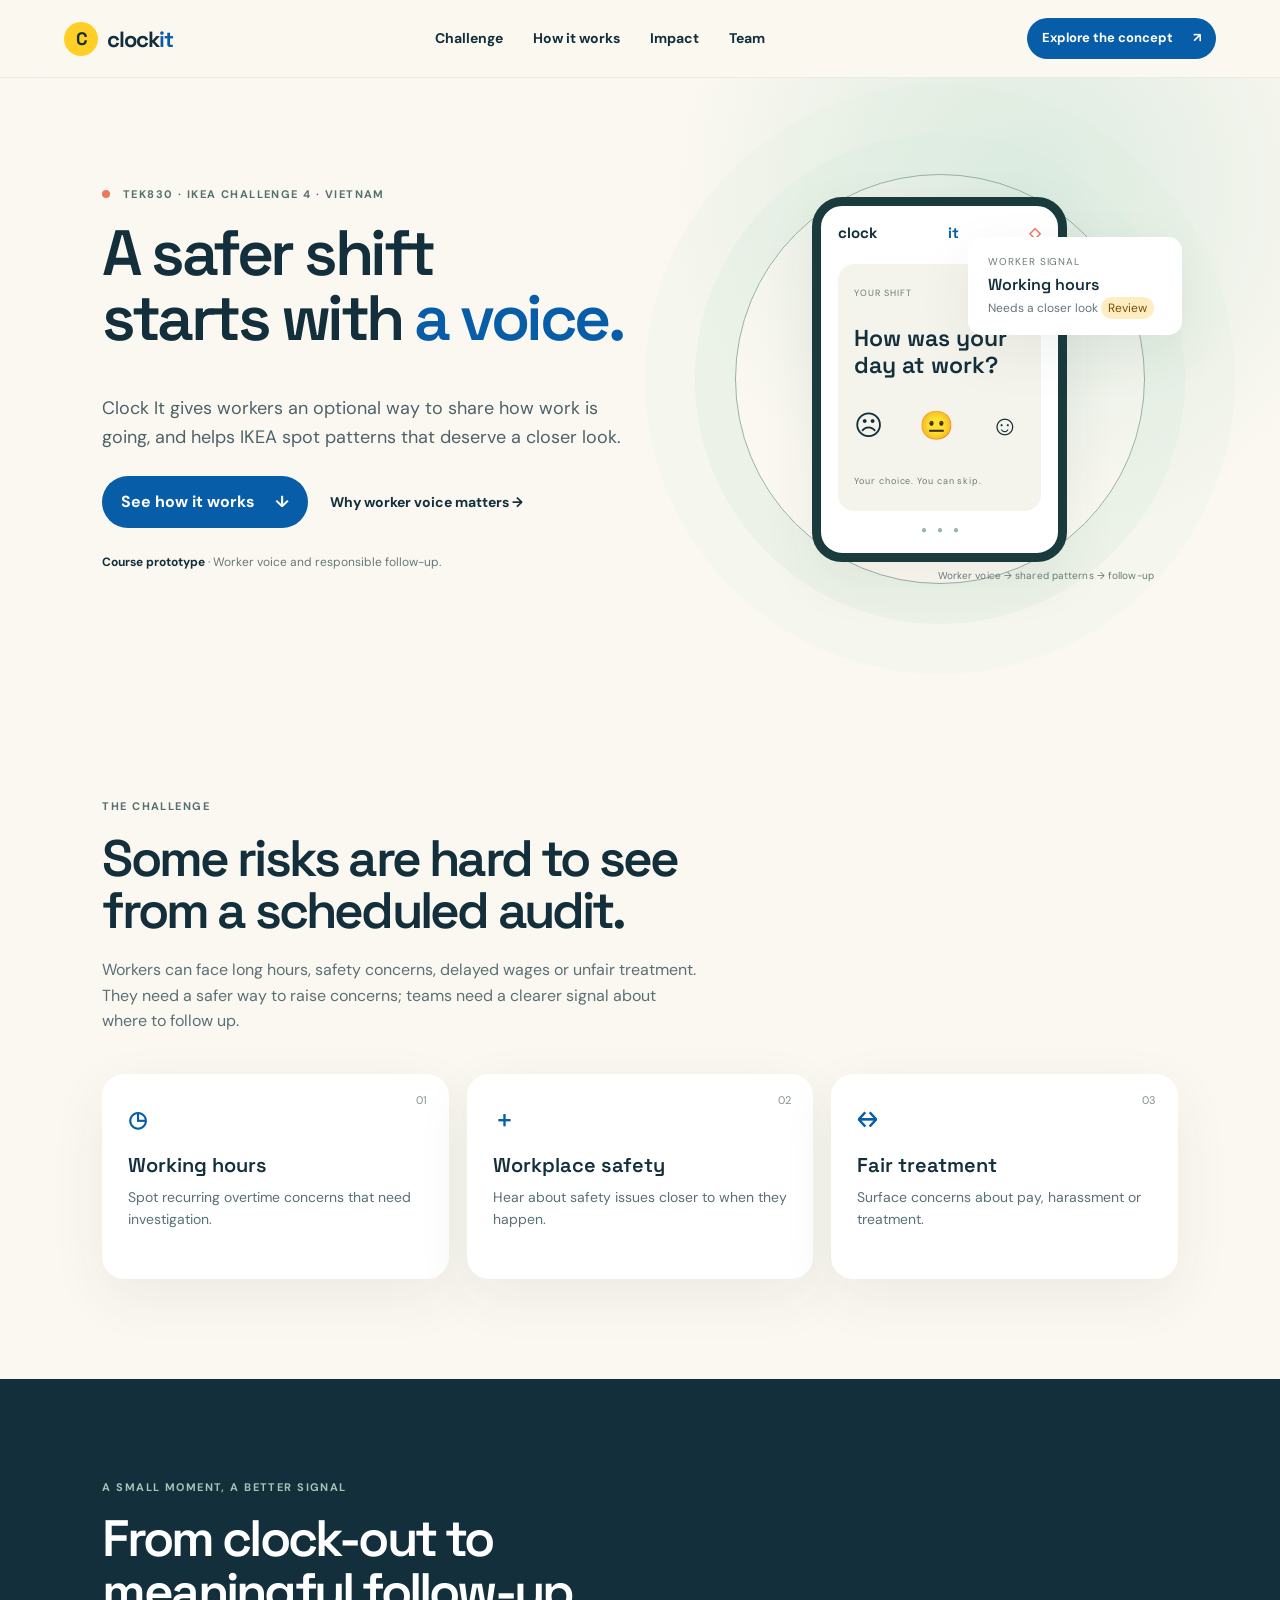
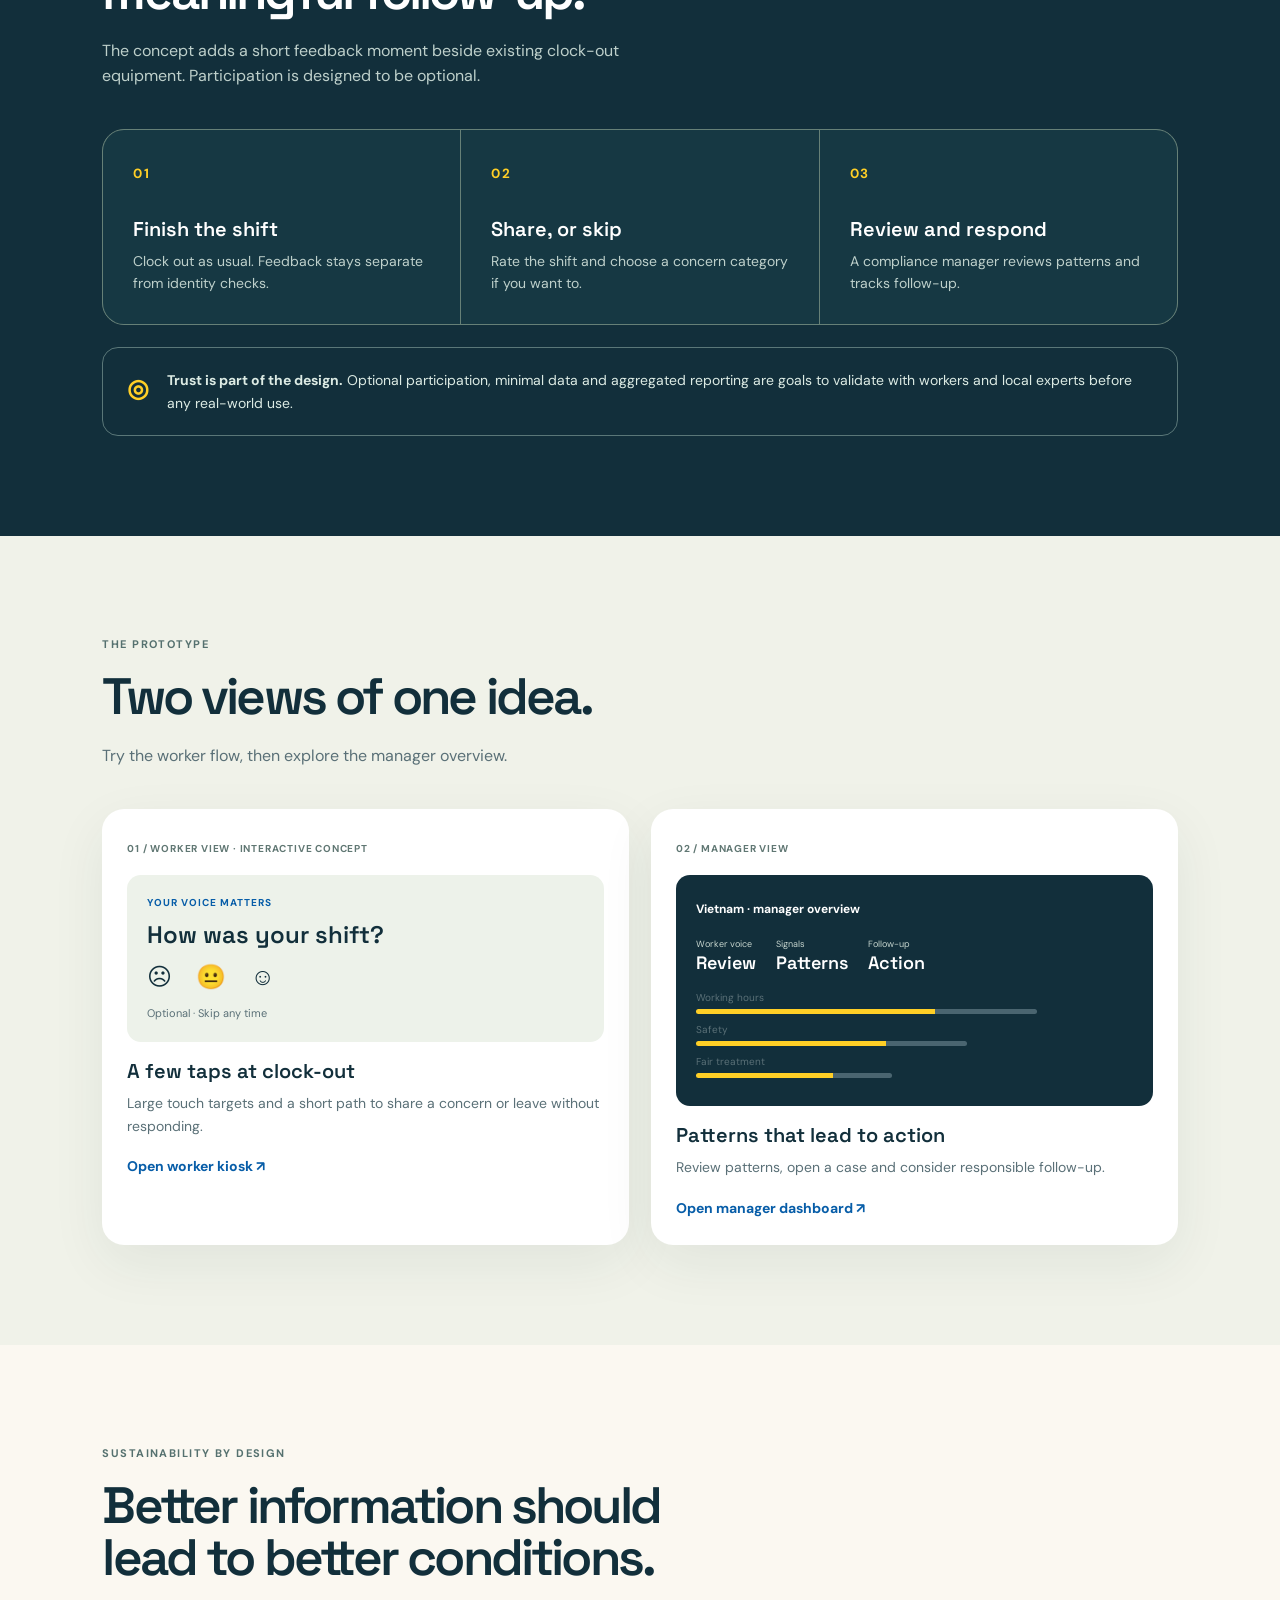
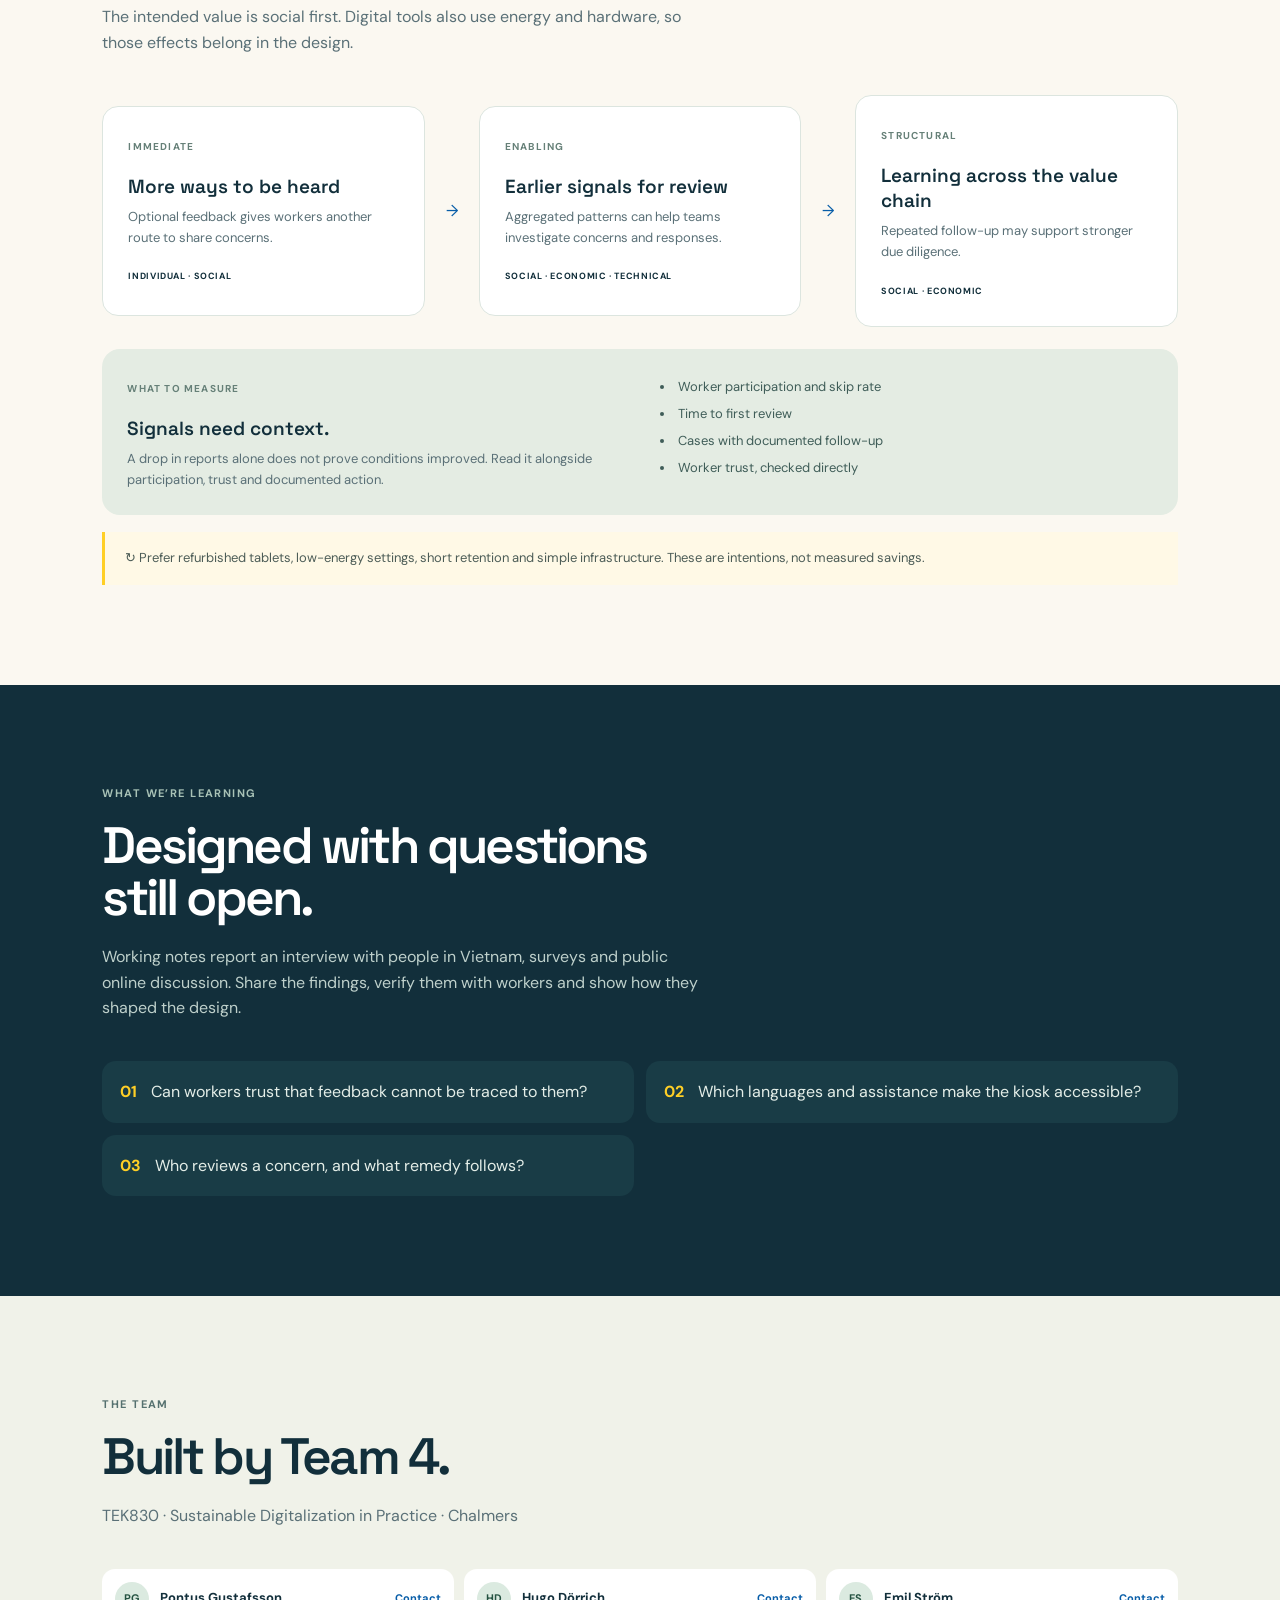
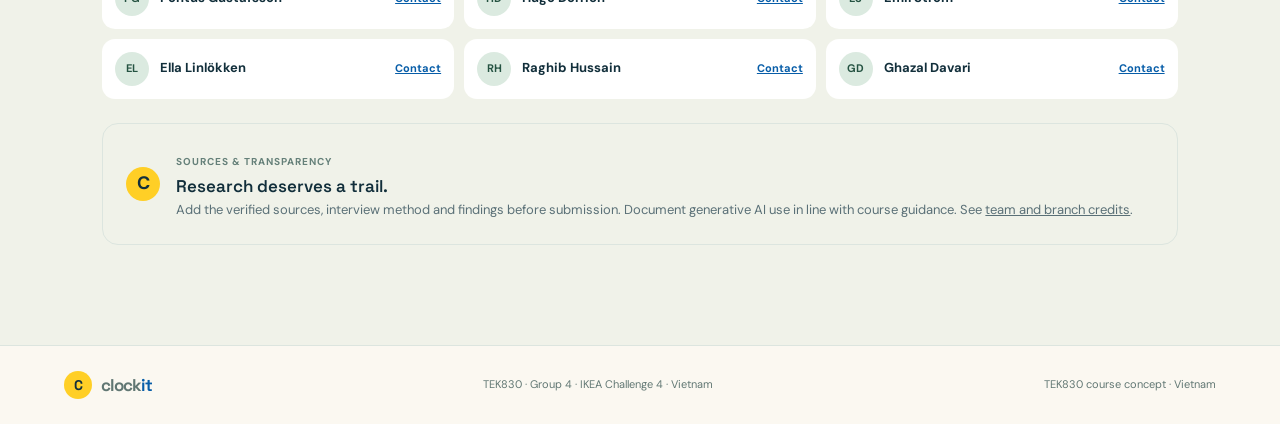
==== commit 4d44e89d: "Redesign combined Clock It prototype Bring the showcase, dashboard, and kiosk together on clock-it-r" ====
--- a/showcase-site/index.html
+++ b/showcase-site/index.html
@@ -1,385 +1,27 @@
-
-<!DOCTYPE html>
+<!doctype html>
 <html lang="en">
-
 <head>
-    <meta charset="UTF-8">
-    <meta name="viewport" content="width=device-width, initial-scale=1">
-
-    <title>Clock It — IKEA Capstone Project</title>
-
-    <link rel="stylesheet" href="style.css">
-
-    <link rel="preconnect" href="https://fonts.googleapis.com">
-    <link rel="preconnect" href="https://fonts.gstatic.com" crossorigin>
-    <link href="https://fonts.googleapis.com/css2?family=Big+Shoulders+Display:wght@600;700;800&family=Inter:wght@400;500;600;700&display=swap" rel="stylesheet">
+  <meta charset="utf-8"><meta name="viewport" content="width=device-width,initial-scale=1"><meta name="theme-color" content="#102c3a">
+  <title>Clock It | A safer shift starts with a voice</title>
+  <link rel="preconnect" href="https://fonts.googleapis.com"><link rel="preconnect" href="https://fonts.gstatic.com" crossorigin>
+  <link href="https://fonts.googleapis.com/css2?family=DM+Sans:wght@400;500;600;700&family=Space+Grotesk:wght@500;600;700&display=swap" rel="stylesheet">
+  <link rel="stylesheet" href="style.css">
 </head>
-
 <body>
-
-    <!-- ---------- Navigation ---------- -->
-
-    <nav class="nav">
-        <a href="#home" class="nav__brand">Clock It</a>
-
-        <div class="nav__links">
-            <a href="#home">Home</a>
-            <a href="#problem">Problem</a>
-            <a href="#solution">Solution</a>
-            <a href="#process">Process</a>
-            <a href="#demo">Demo</a>
-            <a href="#impact">Impact</a>
-            <a href="#contact">Contact</a>
-        </div>
-    </nav>
-
-
-    <!-- ---------- Home / Hero ---------- -->
-
-    <header class="hero" id="home">
-
-        <div>
-            <div class="hero__kicker">
-                TEK830 · Digital Innovation Prototype
-            </div>
-
-            <h1>Clock it.<br>Speak <span>up.</span></h1>
-
-            <p>
-                An anonymous feedback feature built into the
-                clock-out systems IKEA's suppliers already use —
-                turning every shift's end into a chance to surface
-                working-condition issues before they become risks.
-            </p>
-        </div>
-
-        <div class="stamp" aria-hidden="true">
-            <svg viewBox="0 0 220 220"
-                 xmlns="http://www.w3.org/2000/svg">
-
-                <circle cx="110" cy="110" r="100"
-                        fill="none" stroke="#D89B4A"
-                        stroke-width="3"/>
-
-                <circle cx="110" cy="110" r="84"
-                        fill="none" stroke="#D89B4A"
-                        stroke-width="1"
-                        stroke-dasharray="2 6"/>
-
-                <line x1="110" y1="110"
-                      x2="110" y2="55"
-                      stroke="#F3F1EA"
-                      stroke-width="4"
-                      stroke-linecap="round"/>
-
-                <line x1="110" y1="110"
-                      x2="150" y2="110"
-                      stroke="#F3F1EA"
-                      stroke-width="4"
-                      stroke-linecap="round"/>
-
-                <circle cx="110" cy="110" r="5"
-                        fill="#D89B4A"/>
-
-                <text x="110" y="185"
-                      text-anchor="middle"
-                      fill="#F3F1EA"
-                      font-family="Big Shoulders Display, sans-serif"
-                      font-size="22"
-                      font-weight="700"
-                      letter-spacing="2">OUT</text>
-            </svg>
-        </div>
-
-    </header>
-
-
-    <!-- ---------- The Problem ---------- -->
-
-    <section class="section section--cream" id="problem">
-
-        <div class="section__head">
-            <h2>The Problem</h2>
-
-            <p>
-                Traditional supplier audits provide valuable insights,
-                but they may not capture every issue workers experience
-                in their daily working environment.
-            </p>
-        </div>
-
-        <div class="section__content">
-            <h3>Why does this matter?</h3>
-
-            <p>
-                Identifying issues related to working hours, wages,
-                workplace safety and treatment is essential for
-                improving working conditions across IKEA's supply chain.
-            </p>
-        </div>
-
-    </section>
-
-
-    <!-- ---------- Our Solution ---------- -->
-
-    <section class="section section--blue" id="solution">
-
-        <div class="section__head">
-            <h2>Our Solution</h2>
-
-            <p>
-                Clock It integrates a simple feedback feature
-                into the clock-out process at IKEA's suppliers.
-            </p>
-        </div>
-
-        <div class="section__content">
-            <h3>How does it work?</h3>
-
-            <p>
-                Workers can provide anonymous feedback about
-                their working conditions at the end of their shifts.
-            </p>
-
-            <p>
-                The collected information is organized in a dashboard,
-                helping IKEA's Sustainability and Compliance Manager
-                identify patterns and potential concerns.
-            </p>
-        </div>
-
-    </section>
-
-
-    <!-- ---------- How It Works / Process ---------- -->
-
-    <section class="section section--cream" id="process">
-
-        <div class="section__head">
-            <h2>From clock-out to action</h2>
-
-            <p>
-                A simple three-step process that turns the end
-                of a shift into an opportunity for anonymous feedback.
-            </p>
-        </div>
-
-        <div class="process">
-
-            <!-- Step 1 -->
-
-            <div class="process__card">
-                <div class="process__step">STEP 01</div>
-
-                <h3>Clock out</h3>
-
-                <p>
-                    The worker finishes their shift and clocks out
-                    using the system already available at the workplace.
-                </p>
-            </div>
-
-            <div class="process__arrow" aria-hidden="true">→</div>
-
-            <!-- Step 2 -->
-
-            <div class="process__card">
-                <div class="process__step">STEP 02</div>
-
-                <h3>Speak up</h3>
-
-                <p>
-                    The worker gets the opportunity to leave anonymous
-                    feedback about their working conditions.
-                </p>
-            </div>
-
-            <div class="process__arrow" aria-hidden="true">→</div>
-
-            <!-- Step 3 -->
-
-            <div class="process__card">
-                <div class="process__step">STEP 03</div>
-
-                <h3>Take action</h3>
-
-                <p>
-                    The feedback reaches the relevant manager through
-                    the dashboard and can be acted upon.
-                </p>
-            </div>
-
-        </div>
-
-    </section>
-
-
-    <!-- ---------- Demo ---------- -->
-
-    <section class="section" id="demo">
-
-        <div class="section__head">
-            <h2>See it in action</h2>
-
-            <p>
-                A short demo of a worker clocking out, leaving
-                feedback, and that feedback landing on the
-                compliance manager's dashboard.
-            </p>
-        </div>
-
-        <div class="video-frame">
-
-            <!-- Replace with a video or iframe when ready -->
-
-            <div class="video-frame__play">
-                <svg viewBox="0 0 24 24" fill="#F3F1EA">
-                    <path d="M8 5v14l11-7z"/>
-                </svg>
-            </div>
-
-            <span>Project video — coming soon</span>
-
-        </div>
-
-    </section>
-
-
-    <!-- ---------- Sustainability & Impact ---------- -->
-
-    <section class="section section--cream" id="impact">
-
-        <div class="section__head">
-            <h2>Sustainability & Impact</h2>
-
-            <p>
-                Explore the potential social, environmental
-                and economic impacts of Clock It.
-            </p>
-        </div>
-
-
-    </section>
-
-
-    <!-- ---------- Footer / Team ---------- -->
-
-    <footer class="footer" id="contact">
-
-        <div class="footer__head">
-            <h2>Meet the team</h2>
-        </div>
-
-        <div class="team">
-
-            <!-- Pontus -->
-
-            <div class="team__card">
-                <div class="team__avatar">PG</div>
-
-                <div class="team__name">Pontus Gustafsson</div>
-
-                <div class="team__links">
-                    <a href="mailto:pontg@chalmers.se"
-                       aria-label="Email Pontus">
-                        pontg@chalmers.se
-                    </a>
-                </div>
-            </div>
-
-            <!-- Hugo -->
-
-            <div class="team__card">
-                <div class="team__avatar">HD</div>
-
-                <div class="team__name">Hugo Dörrich</div>
-
-                <div class="team__links">
-                    <a href="mailto:hugodor@chalmers.se"
-                       aria-label="Email Hugo">
-                        hugodor@chalmers.se
-                    </a>
-                </div>
-            </div>
-
-            <!-- Emil -->
-
-            <div class="team__card">
-                <div class="team__avatar">ES</div>
-
-                <div class="team__name">Emil Ström</div>
-
-                <div class="team__links">
-                    <a href="mailto:emilstro@chalmers.se"
-                       aria-label="Email Emil">
-                        emilstro@chalmers.se
-                    </a>
-                </div>
-            </div>
-
-            <!-- Ella -->
-
-            <div class="team__card">
-                <div class="team__avatar">EL</div>
-
-                <div class="team__name">Ella Linlökken</div>
-
-                <div class="team__links">
-                    <a href="mailto:ellalinl@chalmers.se"
-                       aria-label="Email Ella">
-                        ellalinl@chalmers.se
-                    </a>
-                </div>
-            </div>
-
-            <!-- Raghib -->
-
-            <div class="team__card">
-                <div class="team__avatar">RH</div>
-
-                <div class="team__name">Raghib Hussain</div>
-
-                <div class="team__links">
-                    <a href="mailto:raghib@chalmers.se"
-                       aria-label="Email Raghib">
-                        raghib@chalmers.se
-                    </a>
-                </div>
-            </div>
-
-            <!-- Ghazal -->
-
-            <div class="team__card">
-                <div class="team__avatar">GD</div>
-
-                <div class="team__name">Ghazal Davari</div>
-
-                <div class="team__links">
-                    <a href="mailto:ghazald@chalmers.se"
-                       aria-label="Email Ghazal">
-                        ghazald@chalmers.se
-                    </a>
-                </div>
-            </div>
-
-        </div>
-
-
-        <!-- Footer information -->
-
-        <div class="footer__bottom">
-
-            <div class="footer__school">CHALMERS</div>
-
-            <div class="footer__course">
-                TEK830 — Sustainable digitalization in practice ·
-                Group 4 · IKEA Capstone Project
-            </div>
-
-        </div>
-
-    </footer>
-
-</body>
-</html>
+<a class="skip" href="#main">Skip to content</a>
+<nav class="nav"><a class="brand" href="#home"><b>C</b> clock<span>it</span></a><div class="links"><a href="#challenge">Challenge</a><a href="#flow">How it works</a><a href="#impact">Impact</a><a href="#team">Team</a></div><a class="button button--small" href="#prototype">Explore the concept <i>↗</i></a></nav>
+<main id="main">
+<header class="hero" id="home">
+  <div class="hero-copy"><p class="eyebrow"><i></i> TEK830 · IKEA CHALLENGE 4 · VIETNAM</p><h1>A safer shift<br>starts with <em>a voice.</em></h1><p class="lead">Clock It gives workers an optional way to share how work is going, and helps IKEA spot patterns that deserve a closer look.</p><div class="actions"><a class="button" href="#flow">See how it works <i>↓</i></a><a class="text-link" href="#challenge">Why worker voice matters <i>→</i></a></div><p class="demo-note"><b>Course prototype</b> · Worker voice and responsible follow-up.</p></div>
+  <div class="hero-art" aria-hidden="true"><div class="orbit"></div><div class="device"><div class="device-head">clock<span>it</span><b>◇</b></div><div class="device-screen"><small>YOUR SHIFT</small><strong>How was your<br>day at work?</strong><span>☹　😐　☺</span><small>Your choice. You can skip.</small></div><div class="dots">●　●　●</div></div><div class="signal"><small>WORKER SIGNAL</small><b>Working hours</b><span>Needs a closer look <i>Review</i></span></div><p class="art-caption">Worker voice → shared patterns → follow-up</p></div>
+</header>
+<section class="section" id="challenge"><div class="intro"><p class="eyebrow">THE CHALLENGE</p><h2>Some risks are hard to see<br>from a scheduled audit.</h2><p>Workers can face long hours, safety concerns, delayed wages or unfair treatment. They need a safer way to raise concerns; teams need a clearer signal about where to follow up.</p></div><div class="cards"><article><span>01</span><b>◷</b><h3>Working hours</h3><p>Spot recurring overtime concerns that need investigation.</p></article><article><span>02</span><b>＋</b><h3>Workplace safety</h3><p>Hear about safety issues closer to when they happen.</p></article><article><span>03</span><b>↔</b><h3>Fair treatment</h3><p>Surface concerns about pay, harassment or treatment.</p></article></div></section>
+<section class="section dark" id="flow"><div class="intro"><p class="eyebrow">A SMALL MOMENT, A BETTER SIGNAL</p><h2>From clock-out to<br>meaningful follow-up.</h2><p>The concept adds a short feedback moment beside existing clock-out equipment. Participation is designed to be optional.</p></div><div class="steps"><article><small>01</small><h3>Finish the shift</h3><p>Clock out as usual. Feedback stays separate from identity checks.</p></article><article><small>02</small><h3>Share, or skip</h3><p>Rate the shift and choose a concern category if you want to.</p></article><article><small>03</small><h3>Review and respond</h3><p>A compliance manager reviews patterns and tracks follow-up.</p></article></div><aside class="trust"><b>◎</b><p><strong>Trust is part of the design.</strong> Optional participation, minimal data and aggregated reporting are goals to validate with workers and local experts before any real-world use.</p></aside></section>
+<section class="section pale" id="prototype"><div class="intro"><p class="eyebrow">THE PROTOTYPE</p><h2>Two views of one idea.</h2><p>Try the worker flow, then explore the manager overview.</p></div><div class="prototype-grid">
+<article class="prototype"><small>01 / WORKER VIEW · INTERACTIVE CONCEPT</small><div class="preview worker"><b>YOUR VOICE MATTERS</b><strong>How was your shift?</strong><span>☹　😐　☺</span><small>Optional · Skip any time</small></div><h3>A few taps at clock-out</h3><p>Large touch targets and a short path to share a concern or leave without responding.</p><a class="text-link" href="../prototype/kiosk.html">Open worker kiosk <i>↗</i></a></article>
+<article class="prototype"><small>02 / MANAGER VIEW</small><div class="preview dashboard"><b>Vietnam · manager overview</b><div class="numbers"><span>Worker voice<strong>Review</strong></span><span>Signals<strong>Patterns</strong></span><span>Follow-up<strong>Action</strong></span></div><p>Working hours <i style="width:78%"></i></p><p>Safety <i style="width:62%"></i></p><p>Fair treatment <i style="width:45%"></i></p></div><h3>Patterns that lead to action</h3><p>Review patterns, open a case and consider responsible follow-up.</p><a class="text-link" href="../prototype/ikea_worker_feedback_dashboard.html">Open manager dashboard <i>↗</i></a></article></div></section>
+<section class="section" id="impact"><div class="intro"><p class="eyebrow">SUSTAINABILITY BY DESIGN</p><h2>Better information should<br>lead to better conditions.</h2><p>The intended value is social first. Digital tools also use energy and hardware, so those effects belong in the design.</p></div><div class="effects"><article><small>IMMEDIATE</small><h3>More ways to be heard</h3><p>Optional feedback gives workers another route to share concerns.</p><b>INDIVIDUAL · SOCIAL</b></article><i>→</i><article><small>ENABLING</small><h3>Earlier signals for review</h3><p>Aggregated patterns can help teams investigate concerns and responses.</p><b>SOCIAL · ECONOMIC · TECHNICAL</b></article><i>→</i><article><small>STRUCTURAL</small><h3>Learning across the value chain</h3><p>Repeated follow-up may support stronger due diligence.</p><b>SOCIAL · ECONOMIC</b></article></div><div class="measures"><div><small>WHAT TO MEASURE</small><h3>Signals need context.</h3><p>A drop in reports alone does not prove conditions improved. Read it alongside participation, trust and documented action.</p></div><ul><li>Worker participation and skip rate</li><li>Time to first review</li><li>Cases with documented follow-up</li><li>Worker trust, checked directly</li></ul></div><p class="resource">↻ Prefer refurbished tablets, low-energy settings, short retention and simple infrastructure. These are intentions, not measured savings.</p></section>
+<section class="section dark research"><div class="intro"><p class="eyebrow">WHAT WE’RE LEARNING</p><h2>Designed with questions<br>still open.</h2><p>Working notes report an interview with people in Vietnam, surveys and public online discussion. Share the findings, verify them with workers and show how they shaped the design.</p></div><div class="questions"><p><b>01</b> Can workers trust that feedback cannot be traced to them?</p><p><b>02</b> Which languages and assistance make the kiosk accessible?</p><p><b>03</b> Who reviews a concern, and what remedy follows?</p></div></section>
+<section class="section pale" id="team"><div class="intro"><p class="eyebrow">THE TEAM</p><h2>Built by Team 4.</h2><p>TEK830 · Sustainable Digitalization in Practice · Chalmers</p></div><div class="team"><article><b>PG</b>Pontus Gustafsson<a href="mailto:pontg@chalmers.se">Contact</a></article><article><b>HD</b>Hugo Dörrich<a href="mailto:hugodor@chalmers.se">Contact</a></article><article><b>ES</b>Emil Ström<a href="mailto:emilstro@chalmers.se">Contact</a></article><article><b>EL</b>Ella Linlökken<a href="mailto:ellalinl@chalmers.se">Contact</a></article><article><b>RH</b>Raghib Hussain<a href="mailto:raghib@chalmers.se">Contact</a></article><article><b>GD</b>Ghazal Davari<a href="mailto:ghazald@chalmers.se">Contact</a></article></div><aside class="sources"><b class="mark">C</b><div><small>SOURCES & TRANSPARENCY</small><h3>Research deserves a trail.</h3><p>Add the verified sources, interview method and findings before submission. Document generative AI use in line with course guidance. See <a href="../CONTRIBUTORS.md">team and branch credits</a>.</p></div></aside></section>
+</main><footer><a class="brand" href="#home"><b>C</b> clock<span>it</span></a><span>TEK830 · Group 4 · IKEA Challenge 4 · Vietnam</span><span>TEK830 course concept · Vietnam</span></footer>
+</body></html>
--- a/showcase-site/style.css
+++ b/showcase-site/style.css
@@ -1,438 +1,722 @@
-  :root{
-    --ink:#161F38;
-    --ink-soft:#232E52;
-    --ink-line:rgba(255,255,255,0.14);
-    --cream:#F6F4EF;
-    --cream-line:rgba(22,31,56,0.12);
-    --text-light:#F3F1EA;
-    --text-light-dim:#AEB4CC;
-    --text-dark:#1B2238;
-    --text-dark-dim:#5B6178;
-    --amber:#D89B4A;
-    --amber-deep:#B97A2E;
-    --radius:10px;
-  }
+:root {
+  --ink:#122f3b;
+  --muted:#5a7077;
+  --paper:#fbf8f1;
+  --white:#fff;
+  --blue:#075da8;
+  --yellow:#ffcf26;
+  --coral:#ee775f;
+  --line:#dce5df;
+  --mint:#d9e9dd;
+  --radius:22px;
+  --shadow:0 18px 55px #173a3212
+}
+* {
+  box-sizing:border-box
+}
+html {
+  scroll-behavior:smooth;
+  scroll-padding-top:88px
+}
+body {
+  margin:0;
+  background:var(--paper);
+  color:var(--ink);
+  font:16px/1.6 'DM Sans',Arial,sans-serif
+}
+a {
+  color:inherit
+}
+.skip {
+  position:absolute;
+  top:-60px;
+  left:12px;
+  z-index:10;
+  background:#fff;
+  padding:10px
+}
+.skip:focus {
+  top:10px
+}
+.nav {
+  height:78px;
+  padding:0 max(5vw,24px);
+  display:flex;
+  align-items:center;
+  justify-content:space-between;
+  position:sticky;
+  top:0;
+  z-index:5;
+  background:#fbf8f1ee;
+  backdrop-filter:blur(14px);
+  border-bottom:1px solid #122f3b12
+}
+.brand {
+  text-decoration:none;
+  display:flex;
+  align-items:center;
+  gap:9px;
+  font:700 22px 'Space Grotesk',sans-serif;
+  letter-spacing:-1px
+}
+.brand>b,.mark {
+  display:grid;
+  place-items:center;
+  width:34px;
+  height:34px;
+  background:var(--yellow);
+  border-radius:50%;
+  font-size:18px;
+  color:var(--ink)
+}
+.brand span {
+  color:var(--blue);
+  margin-left:-9px
+}
+.links {
+  display:flex;
+  gap:30px
+}
+.links a,.text-link {
+  text-decoration:none;
+  font-weight:700;
+  font-size:14px
+}
+.links a:hover,.text-link:hover {
+  color:var(--blue)
+}
+.button {
+  display:inline-flex;
+  align-items:center;
+  gap:20px;
+  padding:13px 19px;
+  border:0;
+  border-radius:999px;
+  background:var(--blue);
+  color:#fff;
+  font-weight:700;
+  text-decoration:none;
+  transition:transform .2s,background .2s
+}
+.button:hover {
+  background:#034b8a;
+  transform:translateY(-2px)
+}
+.button i,.text-link i {
+  font-style:normal
+}
+.button--small {
+  padding:10px 15px;
+  font-size:13px
+}
+.hero {
+  padding:78px max(8vw,32px) 96px;
+  display:grid;
+  grid-template-columns:1.06fr .94fr;
+  align-items:center;
+  gap:5vw;
+  min-height:620px;
+  background:radial-gradient(circle at 80% 18%,#dcebe0 0,transparent 31%),var(--paper)
+}
+.hero-copy {
+  max-width:660px
+}
+.eyebrow {
+  font-size:11px;
+  letter-spacing:.13em;
+  font-weight:700;
+  color:#55716f;
+  margin:0 0 17px
+}
+.eyebrow i {
+  display:inline-block;
+  width:8px;
+  height:8px;
+  background:var(--coral);
+  border-radius:50%;
+  margin-right:8px
+}
+h1,h2,h3,p {
+  margin-top:0
+}
+h1,h2 {
+  font:600 clamp(42px,5vw,70px)/1.02 'Space Grotesk',sans-serif;
+  letter-spacing:-.055em
+}
+h1 em {
+  color:var(--blue);
+  font-style:normal
+}
+.lead {
+  font-size:18px;
+  color:#4d6269;
+  max-width:540px;
+  margin:24px 0
+}
+.actions {
+  display:flex;
+  align-items:center;
+  gap:22px;
+  flex-wrap:wrap
+}
+.demo-note {
+  margin:25px 0 0;
+  color:#65777b;
+  font-size:12px
+}
+.demo-note b {
+  color:var(--ink)
+}
+.hero-art {
+  min-height:430px;
+  position:relative;
+  display:grid;
+  place-items:center
+}
+.orbit {
+  position:absolute;
+  width:min(34vw,410px);
+  aspect-ratio:1;
+  border:1px solid #96b2a3;
+  border-radius:50%;
+  box-shadow:0 0 0 40px #d9e9dd55,0 0 0 90px #d9e9dd33
+}
+.device {
+  position:relative;
+  width:255px;
+  height:365px;
+  border:9px solid #193b3c;
+  border-radius:30px;
+  background:white;
+  box-shadow:var(--shadow);
+  padding:17px
+}
+.device-head {
+  display:flex;
+  justify-content:space-between;
+  font:700 15px 'Space Grotesk'
+}
+.device-head span {
+  color:var(--blue)
+}
+.device-head b {
+  color:var(--coral)
+}
+.device-screen {
+  margin-top:22px;
+  padding:22px 16px;
+  background:#f5f4ec;
+  border-radius:16px;
+  height:247px;
+  display:flex;
+  flex-direction:column;
+  justify-content:space-between
+}
+.device-screen small {
+  font-size:9px;
+  letter-spacing:.1em;
+  color:#687a74
+}
+.device-screen strong {
+  font:600 23px/1.15 'Space Grotesk'
+}
+.device-screen span {
+  font-size:28px;
+  letter-spacing:4px
+}
+.dots {
+  text-align:center;
+  color:#9db4a4;
+  font-size:10px;
+  padding:11px
+}
+.signal {
+  position:absolute;
+  right:-1%;
+  top:17%;
+  background:white;
+  padding:17px 20px;
+  border-radius:14px;
+  box-shadow:var(--shadow);
+  width:214px
+}
+.signal small,.signal b,.signal span {
+  display:block
+}
+.signal small,.art-caption {
+  font-size:10px;
+  letter-spacing:.09em;
+  color:#697b78
+}
+.signal b {
+  font:600 16px 'Space Grotesk';
+  margin:4px 0
+}
+.signal span {
+  font-size:12px;
+  color:#65777b
+}
+.signal i {
+  font-style:normal;
+  background:#ffedc2;
+  color:#76500a;
+  padding:3px 7px;
+  border-radius:20px
+}
+.art-caption {
+  position:absolute;
+  bottom:0;
+  right:5%;
+  letter-spacing:.01em
+}
+.section {
+  padding:100px max(8vw,32px)
+}
+.intro {
+  max-width:690px;
+  margin-bottom:40px
+}
+.intro h2 {
+  font-size:clamp(34px,4vw,52px);
+  margin-bottom:20px
+}
+.intro>p:last-child {
+  color:var(--muted);
+  max-width:600px
+}
+.cards {
+  display:grid;
+  grid-template-columns:repeat(3,1fr);
+  gap:18px
+}
+.cards article {
+  position:relative;
+  padding:28px 26px 22px;
+  background:white;
+  border-radius:var(--radius);
+  min-height:205px;
+  box-shadow:var(--shadow)
+}
+.cards article>span {
+  position:absolute;
+  right:22px;
+  top:18px;
+  font-size:11px;
+  color:#82918e
+}
+.cards article>b {
+  color:var(--blue);
+  font-size:22px
+}
+.cards h3,.prototype h3 {
+  font:600 20px 'Space Grotesk';
+  margin:15px 0 8px
+}
+.cards p,.prototype p {
+  font-size:14px;
+  color:var(--muted);
+  margin:0
+}
+.dark {
+  background:var(--ink);
+  color:white
+}
+.dark .eyebrow {
+  color:#a8c2b6
+}
+.dark .intro>p:last-child,.dark .steps p {
+  color:#bed0cb
+}
+.steps {
+  display:grid;
+  grid-template-columns:repeat(3,1fr);
+  gap:1px;
+  background:#668077;
+  border:1px solid #668077;
+  border-radius:var(--radius);
+  overflow:hidden
+}
+.steps article {
+  padding:30px;
+  background:#163843
+}
+.steps small {
+  color:var(--yellow);
+  font-weight:700;
+  letter-spacing:.1em
+}
+.steps h3 {
+  font:600 20px 'Space Grotesk';
+  margin:30px 0 8px
+}
+.steps p {
+  font-size:14px;
+  margin:0
+}
+.trust {
+  display:flex;
+  gap:18px;
+  align-items:flex-start;
+  margin-top:22px;
+  padding:21px 24px;
+  border:1px solid #5a7778;
+  border-radius:16px;
+  color:#dcebe4
+}
+.trust>b {
+  font-size:25px;
+  color:var(--yellow)
+}
+.trust p {
+  margin:0;
+  font-size:14px
+}
+.pale {
+  background:#f0f2e9
+}
+.prototype-grid {
+  display:grid;
+  grid-template-columns:1fr 1fr;
+  gap:22px
+}
+.prototype {
+  background:#fff;
+  border-radius:var(--radius);
+  padding:25px;
+  box-shadow:var(--shadow)
+}
+.prototype>small {
+  font-weight:700;
+  font-size:10px;
+  letter-spacing:.08em;
+  color:#607773
+}
+.preview {
+  margin:16px 0;
+  padding:20px;
+  border-radius:14px;
+  min-height:166px;
+  background:#edf2ea
+}
+.worker {
+  display:flex;
+  flex-direction:column;
+  gap:8px
+}
+.worker>b {
+  color:var(--blue);
+  font-size:10px;
+  letter-spacing:.1em
+}
+.worker>strong {
+  font:600 24px 'Space Grotesk'
+}
+.worker>span {
+  font-size:24px
+}
+.worker>small {
+  font-size:11px;
+  color:var(--muted)
+}
+.dashboard {
+  background:#122f3b;
+  color:white
+}
+.dashboard>b {
+  font-size:12px
+}
+.numbers {
+  display:flex;
+  gap:20px;
+  margin:16px 0
+}
+.numbers span {
+  font-size:9px;
+  color:#c6d5ce
+}
+.numbers strong {
+  display:block;
+  color:white;
+  font:600 18px 'Space Grotesk'
+}
+.dashboard p {
+  font-size:10px;
+  margin:8px 0
+}
+.dashboard p i {
+  display:block;
+  height:5px;
+  margin-top:3px;
+  background:linear-gradient(90deg,var(--yellow) 70%,#4a6570 70%);
+  border-radius:3px
+}
+.prototype .text-link {
+  display:inline-block;
+  color:var(--blue);
+  margin-top:18px
+}
+.caption {
+  font-size:12px;
+  color:var(--muted);
+  margin-top:20px
+}
+.effects {
+  display:grid;
+  grid-template-columns:1fr 30px 1fr 30px 1fr;
+  align-items:center;
+  gap:12px
+}
+.effects article {
+  padding:25px;
+  background:white;
+  border:1px solid var(--line);
+  border-radius:16px;
+  min-height:210px
+}
+.effects article>small,.measures small {
+  font-size:10px;
+  font-weight:700;
+  letter-spacing:.12em;
+  color:#668078
+}
+.effects h3,.measures h3 {
+  font:600 19px 'Space Grotesk';
+  margin:16px 0 8px
+}
+.effects p,.measures p {
+  font-size:13px;
+  color:var(--muted)
+}
+.effects article>b {
+  font-size:9px;
+  letter-spacing:.07em
+}
+.effects>i {
+  text-align:center;
+  font-style:normal;
+  color:var(--blue)
+}
+.measures {
+  display:grid;
+  grid-template-columns:1fr 1fr;
+  gap:30px;
+  margin-top:22px;
+  padding:25px;
+  background:#e4ece3;
+  border-radius:18px
+}
+.measures p {
+  margin-bottom:0
+}
+.measures ul {
+  margin:0;
+  padding-left:20px;
+  color:#3f5d58;
+  font-size:13px
+}
+.measures li {
+  padding:3px
+}
+.resource {
+  padding:16px 20px;
+  margin:17px 0 0;
+  border-left:3px solid var(--yellow);
+  background:#fff9e6;
+  font-size:13px;
+  color:#4d5d57
+}
+.questions {
+  display:grid;
+  grid-template-columns:1fr 1fr;
+  gap:12px
+}
+.questions p {
+  padding:18px;
+  border-radius:14px;
+  background:#193c46;
+  color:#e4eee8;
+  margin:0
+}
+.questions b {
+  color:var(--yellow);
+  margin-right:10px
+}
+.team {
+  display:grid;
+  grid-template-columns:repeat(3,1fr);
+  gap:10px
+}
+.team article {
+  display:flex;
+  align-items:center;
+  gap:11px;
+  padding:13px;
+  background:white;
+  border-radius:13px;
+  font-size:13px;
+  font-weight:700
+}
+.team article>b {
+  display:grid;
+  place-items:center;
+  width:34px;
+  height:34px;
+  flex:none;
+  border-radius:50%;
+  background:#dbeae0;
+  color:#255342;
+  font-size:11px
+}
+.team a {
+  margin-left:auto;
+  color:var(--blue);
+  font-size:11px
+}
+.sources {
+  margin-top:24px;
+  padding:23px;
+  display:flex;
+  gap:16px;
+  align-items:center;
+  border:1px solid var(--line);
+  border-radius:16px
+}
+.mark {
+  flex:none
+}
+.sources small {
+  font-size:10px;
+  letter-spacing:.1em;
+  color:#658079;
+  font-weight:700
+}
+.sources h3 {
+  font:600 17px 'Space Grotesk';
+  margin:3px 0
+}
+.sources p {
+  font-size:13px;
+  color:var(--muted);
+  margin:0
+}
+footer {
+  padding:25px max(5vw,24px);
+  display:flex;
+  align-items:center;
+  justify-content:space-between;
+  gap:16px;
+  border-top:1px solid var(--line);
+  font-size:11px;
+  color:#617773
+}
+footer .brand {
+  font-size:17px
+}
+footer .brand>b {
+  width:28px;
+  height:28px;
+  font-size:14px
+}
+a:focus-visible,button:focus-visible {
+  outline:3px solid #e27b55;
+  outline-offset:4px
+}
+@media(max-width:850px) {
+  .hero {
+  grid-template-columns:1fr;
+  min-height:auto;
+  padding-top:60px
+}
+.hero-art {
+  min-height:390px
+}
+.section {
+  padding-top:72px;
+  padding-bottom:72px
+}
+.effects {
+  grid-template-columns:1fr
+}
+.effects>i {
+  transform:rotate(90deg)
+}
+.team {
+  grid-template-columns:repeat(2,1fr)
+}
 
-  *{box-sizing:border-box;}
-  html{scroll-behavior:smooth;}
-  body{
-    margin:0;
-    font-family:'Inter', sans-serif;
-    background:var(--cream);
-    color:var(--text-dark);
-  }
-  h1,h2,h3{
-    font-family:'Big Shoulders Display', sans-serif;
-    margin:0;
-    line-height:0.95;
-    letter-spacing:0.01em;
-  }
-  a{color:inherit;}
-  img{max-width:100%;display:block;}
+}
+@media(max-width:620px) {
+  .nav {
+  height:66px;
+  padding:0 18px
+}
+.links {
+  display:none
+}
+.nav>.button {
+  font-size:11px;
+  padding:9px 12px
+}
+.hero {
+  padding:54px 22px 64px;
+  gap:12px
+}
+.hero-art {
+  min-height:350px
+}
+.device {
+  transform:scale(.86)
+}
+.orbit {
+  width:260px
+}
+.signal {
+  right:-3%;
+  top:12%;
+  transform:scale(.86);
+  transform-origin:right top
+}
+.art-caption {
+  bottom:0;
+  right:0;
+  font-size:9px
+}
+.section {
+  padding:65px 22px
+}
+.cards,.steps,.prototype-grid,.measures,.questions {
+  grid-template-columns:1fr
+}
+.cards article {
+  min-height:auto
+}
+.steps article {
+  padding:23px
+}
+.steps h3 {
+  margin-top:18px
+}
+.team {
+  grid-template-columns:1fr
+}
+.team article {
+  max-width:none
+}
+.sources {
+  align-items:flex-start
+}
+footer {
+  align-items:flex-start;
+  flex-direction:column;
+  gap:8px
+}
 
-  :focus-visible{
-    outline:3px solid var(--amber);
-    outline-offset:3px;
-  }
+}
+@media(prefers-reduced-motion:reduce) {
+  *,*::before,*::after {
+  scroll-behavior:auto!important;
+  transition:none!important;
+  animation:none!important
+}
 
-  @media (prefers-reduced-motion: reduce){
-    html{scroll-behavior:auto;}
-    *{animation-duration:0.001ms !important; transition-duration:0.001ms !important;}
-  }
-
-/* ---------- Navigation ---------- */
-
-.nav {
-    position: sticky;
-    top: 0;
-    z-index: 100;
-
-    display: flex;
-    align-items: center;
-    justify-content: space-between;
-
-    padding: 18px 6vw;
-
-    background: var(--ink);
-    border-bottom: 1px solid var(--ink-line);
-}
-
-/* Website logo */
-
-.nav__brand {
-    font-family: 'Big Shoulders Display', sans-serif;
-    font-weight: 800;
-    font-size: 30px;
-    color: var(--text-light);
-    text-decoration: none;
-    white-space: nowrap;
-}
-
-/* Navigation links */
-
-.nav__links {
-    display: flex;
-    align-items: center;
-    gap: 30px;
-}
-
-.nav__links a {
-    color: var(--text-light-dim);
-    text-decoration: none;
-
-    font-family: 'Inter', sans-serif;
-    font-size: 14px;
-    font-weight: 500;
-
-    transition: color 0.2s ease;
-}
-
-/* Hover effect */
-
-.nav__links a:hover {
-    color: var(--amber);
-}
-
-/* ---------- Section backgrounds ---------- */
-
-.section--cream {
-    background: var(--cream);
-    color: var(--text-dark);
-}
-
-.section--blue {
-    background: #292F50;
-    color: var(--text-light);
-}
-
-.section--dark {
-    background: var(--ink);
-    color: var(--text-light);
-}
-
-/* ---------- Text in dark sections ---------- */
-
-.section--blue .section__head h2,
-.section--dark .section__head h2 {
-    color: var(--text-light);
-}
-
-.section--blue .section__head p,
-.section--dark .section__head p {
-    color: var(--text-light-dim);
-}
-
-/* ---------- Section content ---------- */
-
-.section__content {
-    max-width: 1000px;
-    margin: 0 auto;
-}
-
-.section__content h3 {
-    font-size: 30px;
-    margin-bottom: 20px;
-}
-
-.section__content p {
-    font-size: 17px;
-    line-height: 1.7;
-    margin-bottom: 16px;
-}
-
-
-/* Scroll positioning */
-
-section,
-header,
-footer {
-    scroll-margin-top: 90px;
-}
-
-  /* ---------- Hero ---------- */
-  .hero{
-    background:var(--ink);
-    color:var(--text-light);
-    padding:9vh 6vw 10vh;
-    display:grid;
-    grid-template-columns:1.3fr 1fr;
-    gap:48px;
-    align-items:center;
-  }
-  .hero__kicker{
-    font-size:14px;
-    color:var(--amber);
-    font-weight:600;
-    margin-bottom:18px;
-  }
-  .hero h1{
-    font-size:clamp(48px, 7vw, 92px);
-    font-weight:800;
-    color:var(--text-light);
-  }
-  .hero h1 span{color:var(--amber);}
-  .hero p{
-    max-width:46ch;
-    margin-top:26px;
-    font-size:18px;
-    line-height:1.6;
-    color:var(--text-light-dim);
-  }
-  .hero__actions{
-    display:flex;
-    flex-wrap:wrap;
-    gap:16px;
-    margin-top:38px;
-  }
-  .btn{
-    font-family:'Inter', sans-serif;
-    font-weight:600;
-    font-size:16px;
-    padding:15px 28px;
-    border-radius:var(--radius);
-    text-decoration:none;
-    display:inline-block;
-    cursor:pointer;
-    border:1.5px solid transparent;
-    transition:transform 0.15s ease, background 0.15s ease;
-  }
-  .btn:hover{transform:translateY(-2px);}
-  .btn--primary{
-    background:var(--amber);
-    color:var(--ink);
-  }
-  .btn--primary:hover{background:var(--amber-deep);}
-  .btn--ghost{
-    background:transparent;
-    border-color:var(--ink-line);
-    color:var(--text-light);
-  }
-  .btn--ghost:hover{border-color:var(--amber);}
-
-  /* Hero stamp graphic */
-  .stamp{
-    justify-self:center;
-    width:min(100%, 320px);
-  }
-  .stamp svg{width:100%;height:auto;}
-
-  /* ---------- Video section ---------- */
-  .section{
-    padding:10vh 6vw;
-  }
-  .section__head{
-    max-width:60ch;
-    margin:0 auto 48px;
-    text-align:center;
-  }
-  .section__eyebrow{
-    color:var(--amber-deep);
-    font-weight:600;
-    font-size:14px;
-  }
-  .section__head h2{
-    font-size:clamp(32px, 4vw, 48px);
-    font-weight:700;
-    margin-top:10px;
-    color:var(--text-dark);
-  }
-  .section__head p{
-    margin-top:16px;
-    font-size:17px;
-    line-height:1.6;
-    color:var(--text-dark-dim);
-  }
-
-  .video-frame{
-    max-width:900px;
-    margin:0 auto;
-    aspect-ratio:16/9;
-    border-radius:var(--radius);
-    border:2px dashed var(--cream-line);
-    background:#EDEAE2;
-    display:flex;
-    flex-direction:column;
-    align-items:center;
-    justify-content:center;
-    gap:14px;
-    color:var(--text-dark-dim);
-  }
-  .video-frame__play{
-    width:64px;height:64px;
-    border-radius:50%;
-    background:var(--ink);
-    display:flex;align-items:center;justify-content:center;
-  }
-  .video-frame__play svg{width:22px;height:22px;}
-  .video-frame span{font-size:14px;letter-spacing:0.02em;}
-
-  /* ---------- Process ---------- */
-
-    .process {
-        display: flex;
-        align-items: center;
-        justify-content: center;
-        gap: 24px;
-        max-width: 1100px;
-        margin: 0 auto;
-    }
-
-    .process__card {
-        flex: 1;
-        min-height: 180px;
-        padding: 28px;
-        background: #EDEAE2;
-        border: 1px solid var(--cream-line);
-        border-radius: var(--radius);
-        display: flex;
-        flex-direction: column;
-        justify-content: center;
-        text-align: center;
-    }
-
-    .process__step {
-        color: var(--amber-deep);
-        font-size: 13px;
-        font-weight: 700;
-        letter-spacing: 0.08em;
-        margin-bottom: 12px;
-    }
-
-    .process__card h3 {
-        font-size: 28px;
-        color: var(--text-dark);
-        margin-bottom: 12px;
-    }
-
-    .process__card p {
-        margin: 0;
-        font-size: 15px;
-        line-height: 1.5;
-        color: var(--text-dark-dim);
-    }
-
-    .process__arrow {
-        flex: 0 0 auto;
-        font-size: 32px;
-        color: var(--amber-deep);
-        font-weight: 700;
-    }
-
-    @media (max-width: 800px) {
-        .process {
-            flex-direction: column;
-            gap: 14px;
-        }
-
-        .process__card {
-            width: 100%;
-        }
-
-        .process__arrow {
-            transform: rotate(90deg);
-        }
-    }
-  /* ---------- Footer / Team ---------- */
-  .footer{
-    background:var(--ink);
-    color:var(--text-light);
-    padding:10vh 6vw 6vh;
-  }
-  .footer__head{
-    text-align:center;
-    margin-bottom:48px;
-  }
-  .footer__head h2{
-    font-size:clamp(30px, 4vw, 44px);
-    color:var(--text-light);
-  }
-  .team{
-    display:grid;
-    grid-template-columns:repeat(3, 1fr);
-    gap:28px;
-    max-width:1000px;
-    margin:0 auto;
-  }
-  /* Tablets */
-
-    @media (max-width: 800px) {
-        .team {
-            grid-template-columns: repeat(2, 1fr);
-        }
-    }
-
-    /* Mobile */
-
-    @media (max-width: 500px) {
-        .team {
-            grid-template-columns: 1fr;
-        }
-    }
-  .team__card{
-    background:var(--ink-soft);
-    border:1px solid var(--ink-line);
-    border-radius:var(--radius);
-    padding:22px 18px;
-    text-align:center;
-    transition: transform 0.3s ease,
-        border-color 0.3s ease,
-        box-shadow 0.3s ease;
-  }
-  .team__card:hover {
-    transform: translateY(-8px);
-    border-color: var(--amber);
-    box-shadow: 0 10px 25px rgba(0, 0, 0, 0.25);
-}
-  .team__avatar{
-    width:64px;height:64px;
-    margin:0 auto 14px;
-    border-radius:50%;
-    background:var(--amber);
-    color:var(--ink);
-    display:flex;align-items:center;justify-content:center;
-    font-family:'Big Shoulders Display', sans-serif;
-    font-weight:700;
-    font-size:22px;
-  }
-  .team__name{
-    font-weight:600;
-    font-size:15px;
-  }
-  .team__links{
-    margin-top:10px;
-    display:flex;
-    justify-content:center;
-    gap:10px;
-  }
-  .team__links a{
-    width:30px;height:30px;
-    border-radius:6px;
-    background:rgba(255,255,255,0.08);
-    display:flex;align-items:center;justify-content:center;
-  }
-  .team__links svg{width:14px;height:14px;}
-
-  .footer__bottom{
-    margin-top:64px;
-    padding-top:32px;
-    border-top:1px solid var(--ink-line);
-    text-align:center;
-    color:var(--text-light-dim);
-  }
-  .footer__school{
-    font-family:'Big Shoulders Display', sans-serif;
-    font-weight:700;
-    font-size:22px;
-    color:var(--text-light);
-    letter-spacing:0.03em;
-  }
-  .footer__course{
-    margin-top:6px;
-    font-size:13px;
-    letter-spacing:0.02em;
-  }
-
-  @media (max-width:800px){
-    .hero{grid-template-columns:1fr;}
-    .stamp{order:-1; width:180px;}
-  }+}
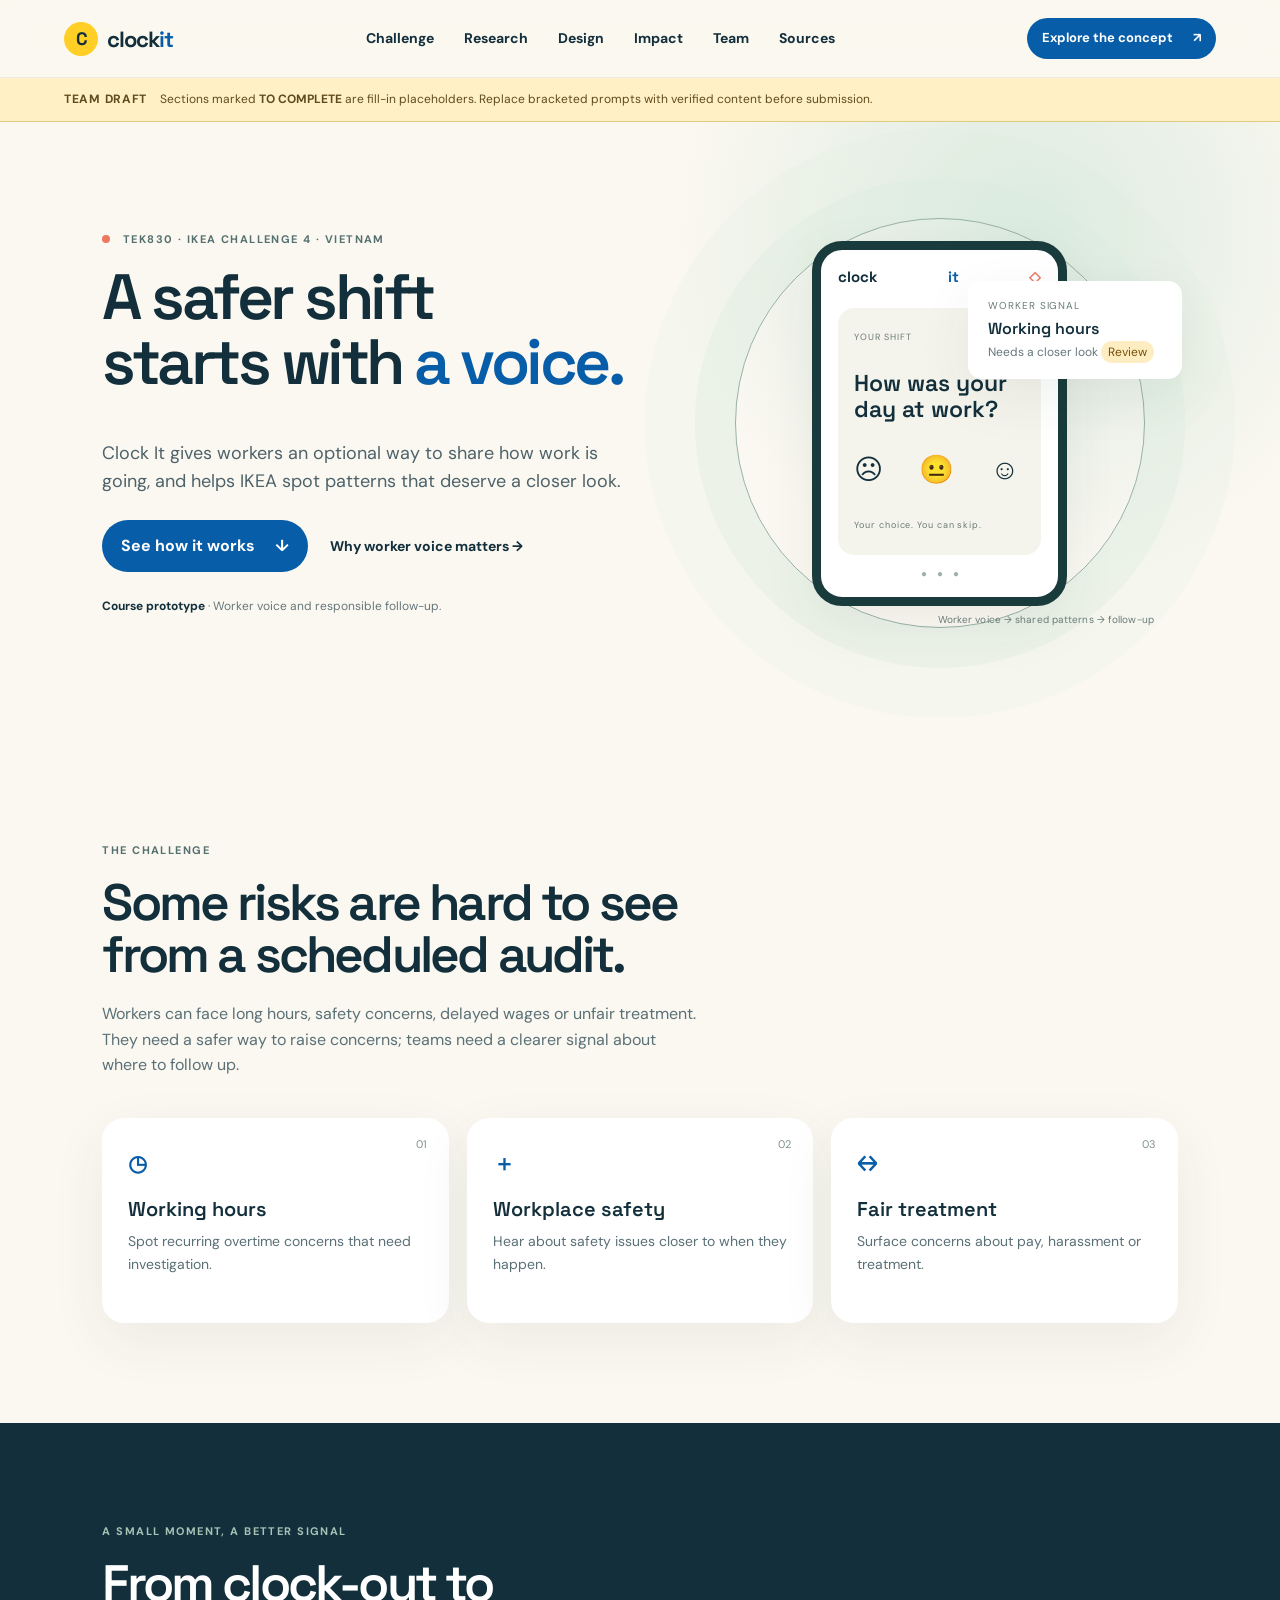
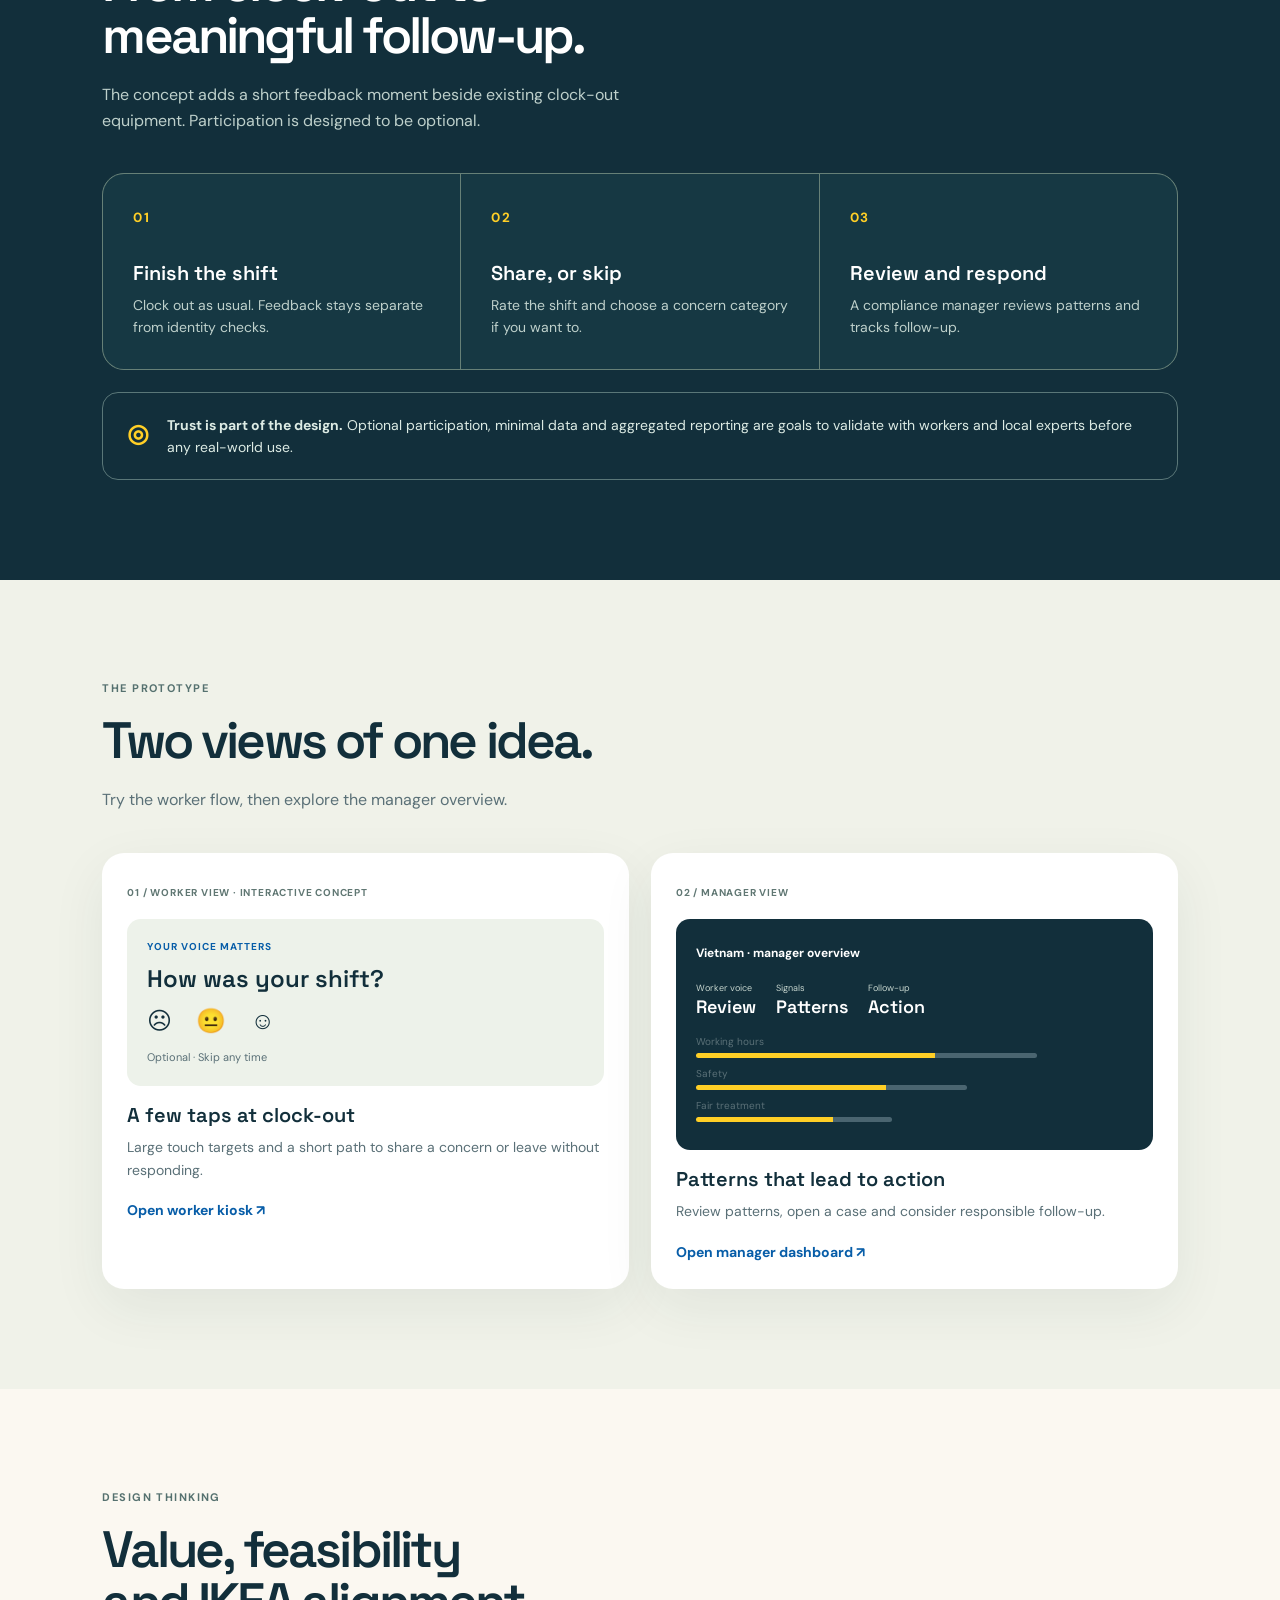
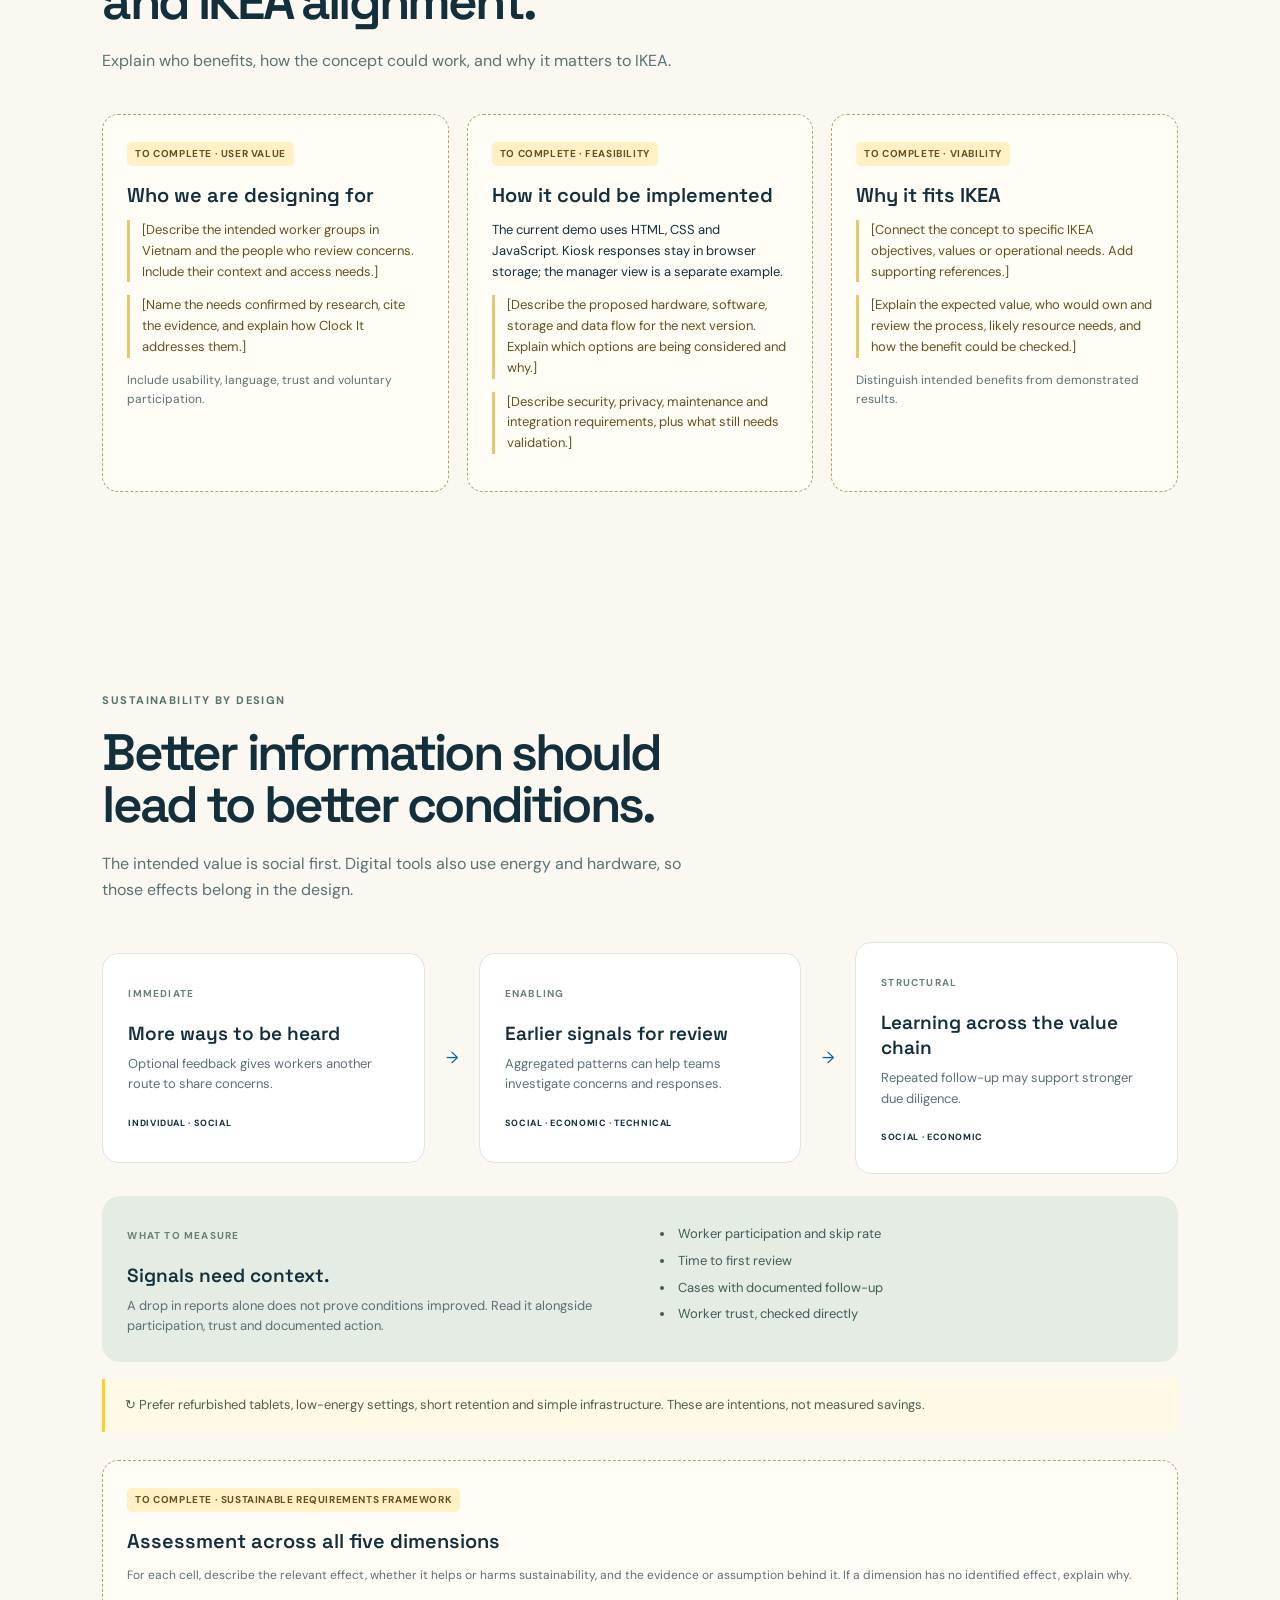
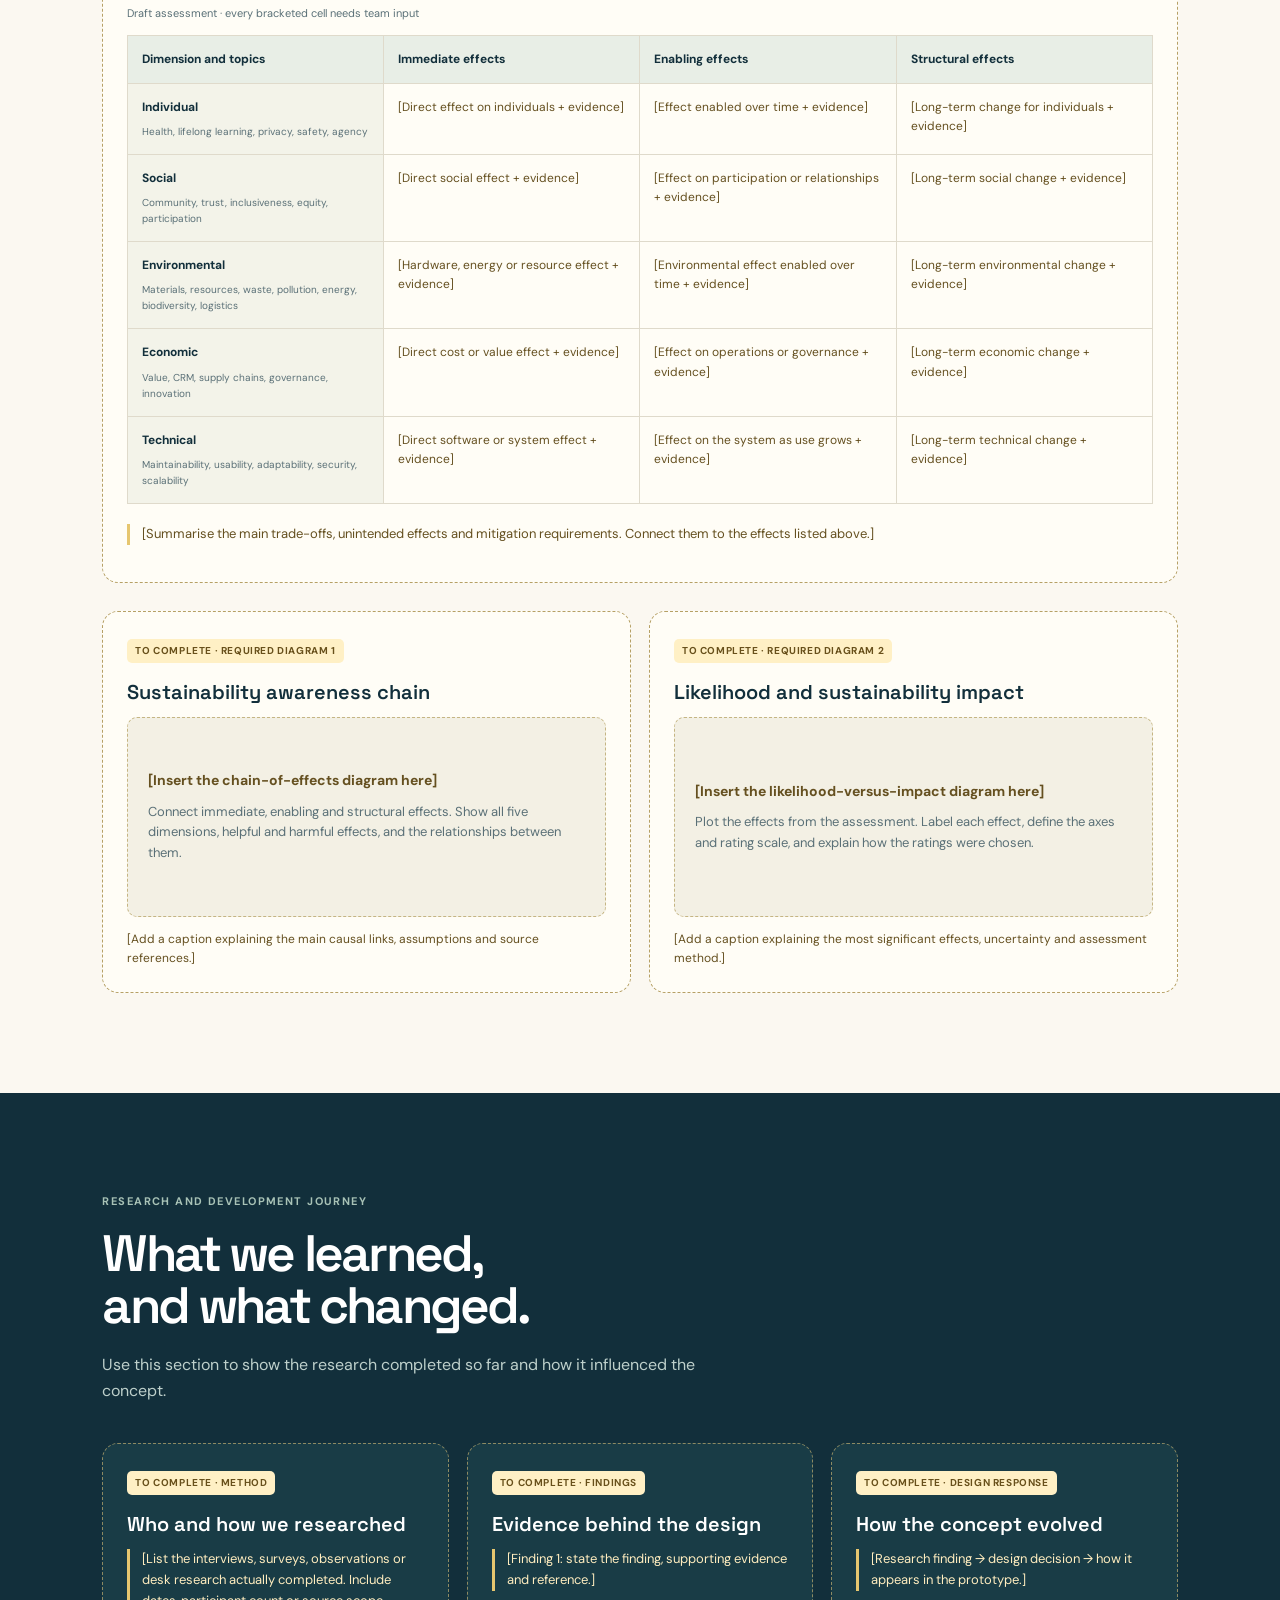
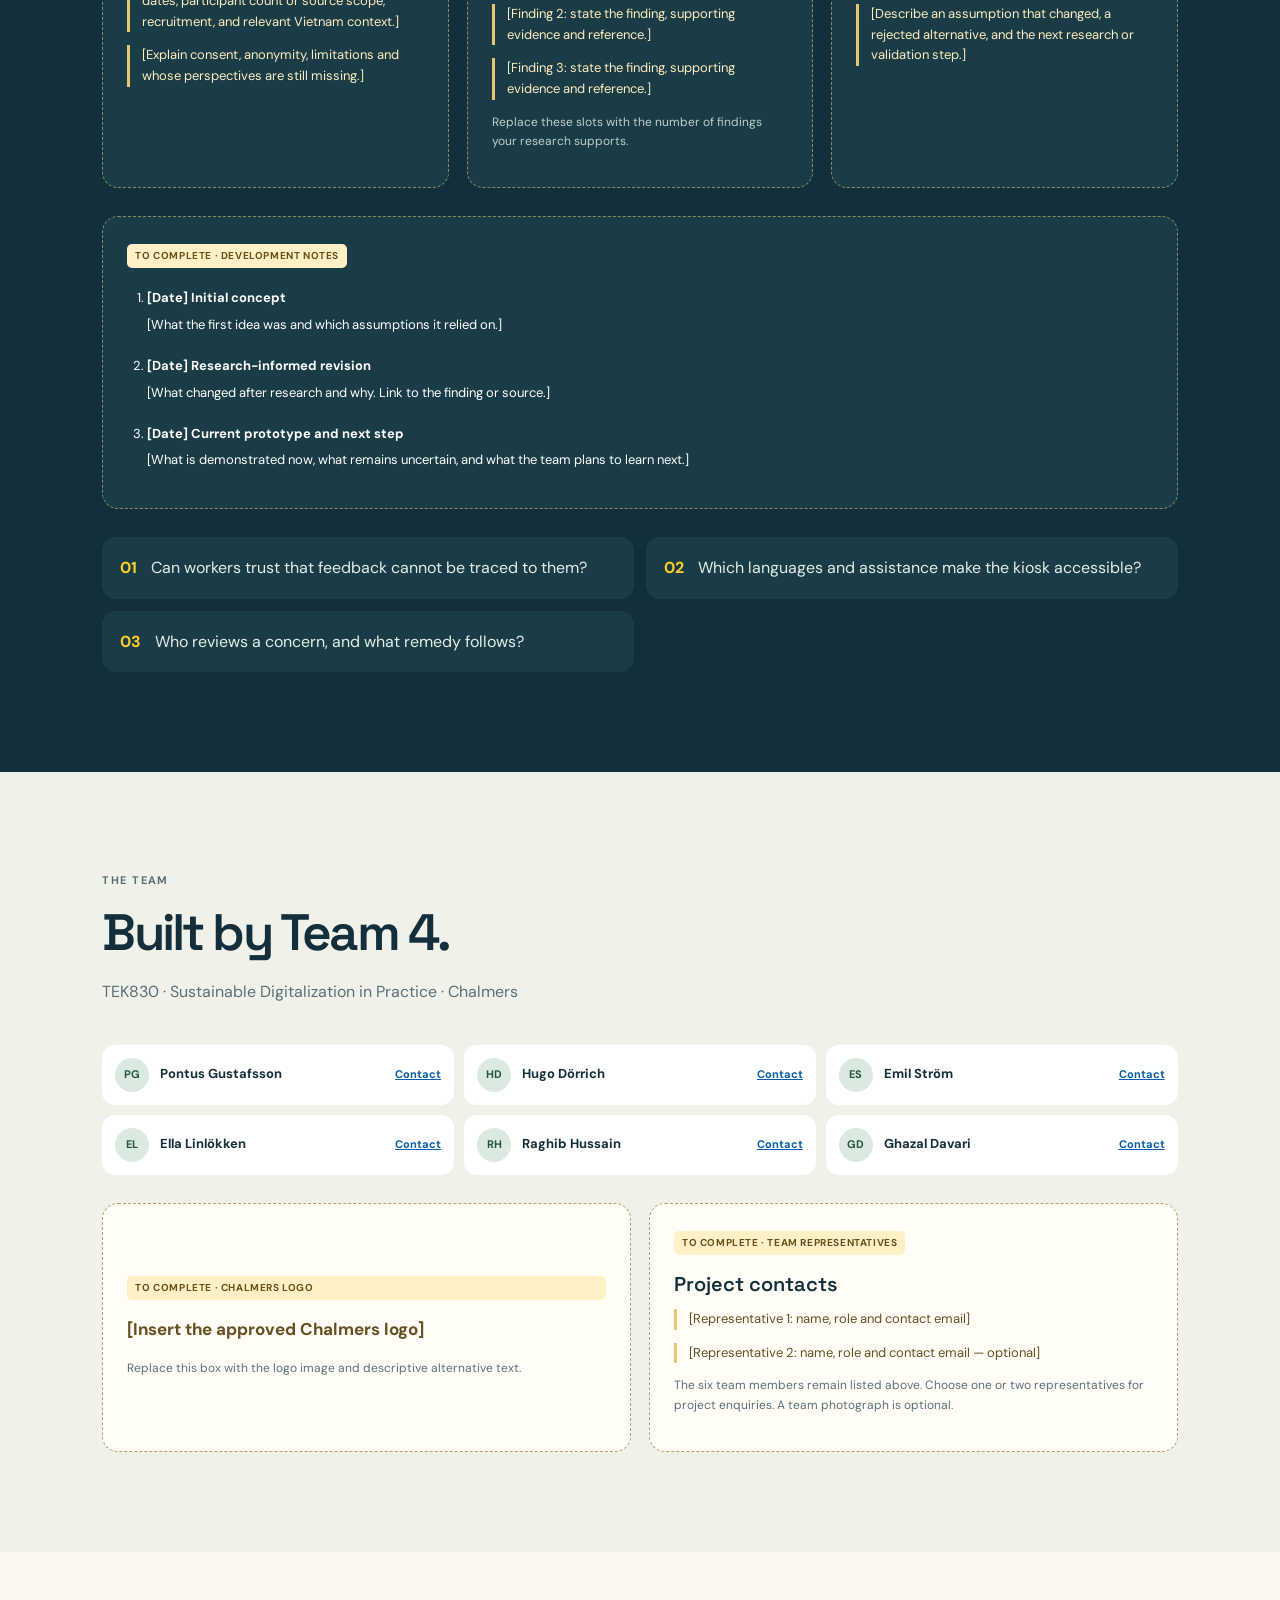
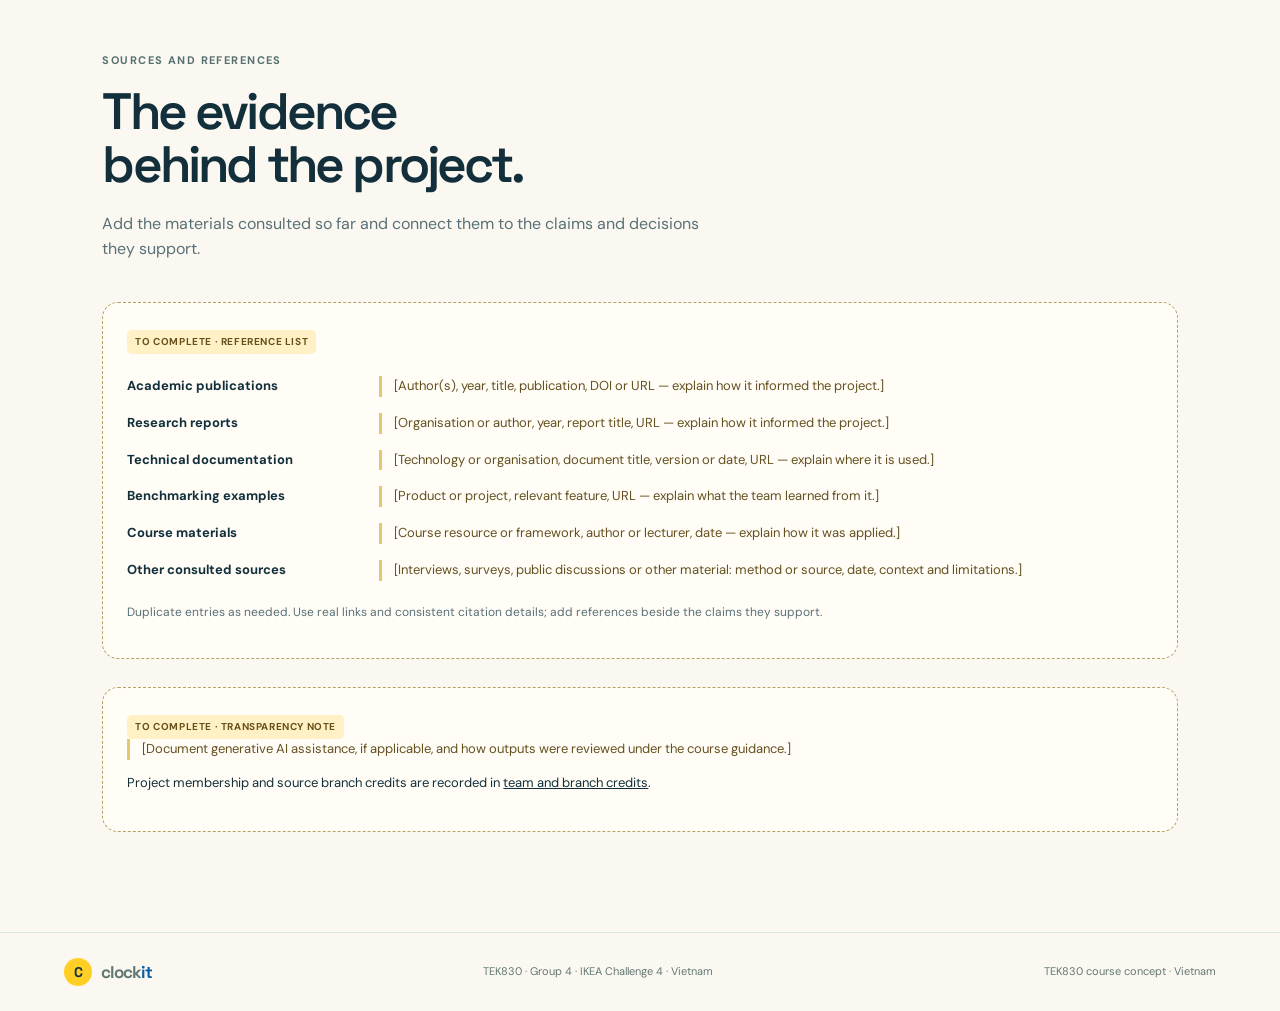
==== commit 3791b2e4: "Add fill-in sections for research and sustainability Mark missing research, Design Thinking, sustain" ====
--- a/showcase-site/index.html
+++ b/showcase-site/index.html
@@ -9,8 +9,9 @@
 </head>
 <body>
 <a class="skip" href="#main">Skip to content</a>
-<nav class="nav"><a class="brand" href="#home"><b>C</b> clock<span>it</span></a><div class="links"><a href="#challenge">Challenge</a><a href="#flow">How it works</a><a href="#impact">Impact</a><a href="#team">Team</a></div><a class="button button--small" href="#prototype">Explore the concept <i>↗</i></a></nav>
+<nav class="nav"><a class="brand" href="#home"><b>C</b> clock<span>it</span></a><div class="links"><a href="#challenge">Challenge</a><a href="#research">Research</a><a href="#design-thinking">Design</a><a href="#impact">Impact</a><a href="#team">Team</a><a href="#references">Sources</a></div><a class="button button--small" href="#prototype">Explore the concept <i>↗</i></a></nav>
 <main id="main">
+<div class="draft-notice"><strong>TEAM DRAFT</strong> Sections marked <b>TO COMPLETE</b> are fill-in placeholders. Replace bracketed prompts with verified content before submission.</div>
 <header class="hero" id="home">
   <div class="hero-copy"><p class="eyebrow"><i></i> TEK830 · IKEA CHALLENGE 4 · VIETNAM</p><h1>A safer shift<br>starts with <em>a voice.</em></h1><p class="lead">Clock It gives workers an optional way to share how work is going, and helps IKEA spot patterns that deserve a closer look.</p><div class="actions"><a class="button" href="#flow">See how it works <i>↓</i></a><a class="text-link" href="#challenge">Why worker voice matters <i>→</i></a></div><p class="demo-note"><b>Course prototype</b> · Worker voice and responsible follow-up.</p></div>
   <div class="hero-art" aria-hidden="true"><div class="orbit"></div><div class="device"><div class="device-head">clock<span>it</span><b>◇</b></div><div class="device-screen"><small>YOUR SHIFT</small><strong>How was your<br>day at work?</strong><span>☹　😐　☺</span><small>Your choice. You can skip.</small></div><div class="dots">●　●　●</div></div><div class="signal"><small>WORKER SIGNAL</small><b>Working hours</b><span>Needs a closer look <i>Review</i></span></div><p class="art-caption">Worker voice → shared patterns → follow-up</p></div>
@@ -20,8 +21,152 @@
 <section class="section pale" id="prototype"><div class="intro"><p class="eyebrow">THE PROTOTYPE</p><h2>Two views of one idea.</h2><p>Try the worker flow, then explore the manager overview.</p></div><div class="prototype-grid">
 <article class="prototype"><small>01 / WORKER VIEW · INTERACTIVE CONCEPT</small><div class="preview worker"><b>YOUR VOICE MATTERS</b><strong>How was your shift?</strong><span>☹　😐　☺</span><small>Optional · Skip any time</small></div><h3>A few taps at clock-out</h3><p>Large touch targets and a short path to share a concern or leave without responding.</p><a class="text-link" href="../prototype/kiosk.html">Open worker kiosk <i>↗</i></a></article>
 <article class="prototype"><small>02 / MANAGER VIEW</small><div class="preview dashboard"><b>Vietnam · manager overview</b><div class="numbers"><span>Worker voice<strong>Review</strong></span><span>Signals<strong>Patterns</strong></span><span>Follow-up<strong>Action</strong></span></div><p>Working hours <i style="width:78%"></i></p><p>Safety <i style="width:62%"></i></p><p>Fair treatment <i style="width:45%"></i></p></div><h3>Patterns that lead to action</h3><p>Review patterns, open a case and consider responsible follow-up.</p><a class="text-link" href="../prototype/ikea_worker_feedback_dashboard.html">Open manager dashboard <i>↗</i></a></article></div></section>
-<section class="section" id="impact"><div class="intro"><p class="eyebrow">SUSTAINABILITY BY DESIGN</p><h2>Better information should<br>lead to better conditions.</h2><p>The intended value is social first. Digital tools also use energy and hardware, so those effects belong in the design.</p></div><div class="effects"><article><small>IMMEDIATE</small><h3>More ways to be heard</h3><p>Optional feedback gives workers another route to share concerns.</p><b>INDIVIDUAL · SOCIAL</b></article><i>→</i><article><small>ENABLING</small><h3>Earlier signals for review</h3><p>Aggregated patterns can help teams investigate concerns and responses.</p><b>SOCIAL · ECONOMIC · TECHNICAL</b></article><i>→</i><article><small>STRUCTURAL</small><h3>Learning across the value chain</h3><p>Repeated follow-up may support stronger due diligence.</p><b>SOCIAL · ECONOMIC</b></article></div><div class="measures"><div><small>WHAT TO MEASURE</small><h3>Signals need context.</h3><p>A drop in reports alone does not prove conditions improved. Read it alongside participation, trust and documented action.</p></div><ul><li>Worker participation and skip rate</li><li>Time to first review</li><li>Cases with documented follow-up</li><li>Worker trust, checked directly</li></ul></div><p class="resource">↻ Prefer refurbished tablets, low-energy settings, short retention and simple infrastructure. These are intentions, not measured savings.</p></section>
-<section class="section dark research"><div class="intro"><p class="eyebrow">WHAT WE’RE LEARNING</p><h2>Designed with questions<br>still open.</h2><p>Working notes report an interview with people in Vietnam, surveys and public online discussion. Share the findings, verify them with workers and show how they shaped the design.</p></div><div class="questions"><p><b>01</b> Can workers trust that feedback cannot be traced to them?</p><p><b>02</b> Which languages and assistance make the kiosk accessible?</p><p><b>03</b> Who reviews a concern, and what remedy follows?</p></div></section>
-<section class="section pale" id="team"><div class="intro"><p class="eyebrow">THE TEAM</p><h2>Built by Team 4.</h2><p>TEK830 · Sustainable Digitalization in Practice · Chalmers</p></div><div class="team"><article><b>PG</b>Pontus Gustafsson<a href="mailto:pontg@chalmers.se">Contact</a></article><article><b>HD</b>Hugo Dörrich<a href="mailto:hugodor@chalmers.se">Contact</a></article><article><b>ES</b>Emil Ström<a href="mailto:emilstro@chalmers.se">Contact</a></article><article><b>EL</b>Ella Linlökken<a href="mailto:ellalinl@chalmers.se">Contact</a></article><article><b>RH</b>Raghib Hussain<a href="mailto:raghib@chalmers.se">Contact</a></article><article><b>GD</b>Ghazal Davari<a href="mailto:ghazald@chalmers.se">Contact</a></article></div><aside class="sources"><b class="mark">C</b><div><small>SOURCES & TRANSPARENCY</small><h3>Research deserves a trail.</h3><p>Add the verified sources, interview method and findings before submission. Document generative AI use in line with course guidance. See <a href="../CONTRIBUTORS.md">team and branch credits</a>.</p></div></aside></section>
+
+<!-- FILL-IN: Design Thinking. Replace bracketed prompts with short, evidence-backed paragraphs. -->
+<section class="section" id="design-thinking">
+  <div class="intro">
+    <p class="eyebrow">DESIGN THINKING</p>
+    <h2>Value, feasibility<br>and IKEA alignment.</h2>
+    <p>Explain who benefits, how the concept could work, and why it matters to IKEA.</p>
+  </div>
+  <div class="fill-grid">
+    <article class="fill-card">
+      <span class="placeholder-label">TO COMPLETE · USER VALUE</span>
+      <h3>Who we are designing for</h3>
+      <p class="fill-prompt">[Describe the intended worker groups in Vietnam and the people who review concerns. Include their context and access needs.]</p>
+      <p class="fill-prompt">[Name the needs confirmed by research, cite the evidence, and explain how Clock It addresses them.]</p>
+      <p class="fill-hint">Include usability, language, trust and voluntary participation.</p>
+    </article>
+    <article class="fill-card">
+      <span class="placeholder-label">TO COMPLETE · FEASIBILITY</span>
+      <h3>How it could be implemented</h3>
+      <p>The current demo uses HTML, CSS and JavaScript. Kiosk responses stay in browser storage; the manager view is a separate example.</p>
+      <p class="fill-prompt">[Describe the proposed hardware, software, storage and data flow for the next version. Explain which options are being considered and why.]</p>
+      <p class="fill-prompt">[Describe security, privacy, maintenance and integration requirements, plus what still needs validation.]</p>
+    </article>
+    <article class="fill-card">
+      <span class="placeholder-label">TO COMPLETE · VIABILITY</span>
+      <h3>Why it fits IKEA</h3>
+      <p class="fill-prompt">[Connect the concept to specific IKEA objectives, values or operational needs. Add supporting references.]</p>
+      <p class="fill-prompt">[Explain the expected value, who would own and review the process, likely resource needs, and how the benefit could be checked.]</p>
+      <p class="fill-hint">Distinguish intended benefits from demonstrated results.</p>
+    </article>
+  </div>
+</section>
+
+<section class="section" id="impact"><div class="intro"><p class="eyebrow">SUSTAINABILITY BY DESIGN</p><h2>Better information should<br>lead to better conditions.</h2><p>The intended value is social first. Digital tools also use energy and hardware, so those effects belong in the design.</p></div><div class="effects"><article><small>IMMEDIATE</small><h3>More ways to be heard</h3><p>Optional feedback gives workers another route to share concerns.</p><b>INDIVIDUAL · SOCIAL</b></article><i>→</i><article><small>ENABLING</small><h3>Earlier signals for review</h3><p>Aggregated patterns can help teams investigate concerns and responses.</p><b>SOCIAL · ECONOMIC · TECHNICAL</b></article><i>→</i><article><small>STRUCTURAL</small><h3>Learning across the value chain</h3><p>Repeated follow-up may support stronger due diligence.</p><b>SOCIAL · ECONOMIC</b></article></div><div class="measures"><div><small>WHAT TO MEASURE</small><h3>Signals need context.</h3><p>A drop in reports alone does not prove conditions improved. Read it alongside participation, trust and documented action.</p></div><ul><li>Worker participation and skip rate</li><li>Time to first review</li><li>Cases with documented follow-up</li><li>Worker trust, checked directly</li></ul></div><p class="resource">↻ Prefer refurbished tablets, low-energy settings, short retention and simple infrastructure. These are intentions, not measured savings.</p>
+<!-- FILL-IN: Assess all five dimensions across immediate, enabling and structural effects. -->
+<div class="completion-block">
+  <span class="placeholder-label">TO COMPLETE · SUSTAINABLE REQUIREMENTS FRAMEWORK</span>
+  <h3>Assessment across all five dimensions</h3>
+  <p class="fill-hint">For each cell, describe the relevant effect, whether it helps or harms sustainability, and the evidence or assumption behind it. If a dimension has no identified effect, explain why.</p>
+  <div class="assessment-scroll" role="region" aria-label="Sustainability assessment to complete" tabindex="0">
+    <table class="assessment-table">
+      <caption>Draft assessment · every bracketed cell needs team input</caption>
+      <thead><tr><th scope="col">Dimension and topics</th><th scope="col">Immediate effects</th><th scope="col">Enabling effects</th><th scope="col">Structural effects</th></tr></thead>
+      <tbody>
+        <tr><th scope="row">Individual<small>Health, lifelong learning, privacy, safety, agency</small></th><td>[Direct effect on individuals + evidence]</td><td>[Effect enabled over time + evidence]</td><td>[Long-term change for individuals + evidence]</td></tr>
+        <tr><th scope="row">Social<small>Community, trust, inclusiveness, equity, participation</small></th><td>[Direct social effect + evidence]</td><td>[Effect on participation or relationships + evidence]</td><td>[Long-term social change + evidence]</td></tr>
+        <tr><th scope="row">Environmental<small>Materials, resources, waste, pollution, energy, biodiversity, logistics</small></th><td>[Hardware, energy or resource effect + evidence]</td><td>[Environmental effect enabled over time + evidence]</td><td>[Long-term environmental change + evidence]</td></tr>
+        <tr><th scope="row">Economic<small>Value, CRM, supply chains, governance, innovation</small></th><td>[Direct cost or value effect + evidence]</td><td>[Effect on operations or governance + evidence]</td><td>[Long-term economic change + evidence]</td></tr>
+        <tr><th scope="row">Technical<small>Maintainability, usability, adaptability, security, scalability</small></th><td>[Direct software or system effect + evidence]</td><td>[Effect on the system as use grows + evidence]</td><td>[Long-term technical change + evidence]</td></tr>
+      </tbody>
+    </table>
+  </div>
+  <p class="fill-prompt">[Summarise the main trade-offs, unintended effects and mitigation requirements. Connect them to the effects listed above.]</p>
+</div>
+<div class="diagram-grid">
+  <!-- FILL-IN: Replace this figure's placeholder body with the chain-of-effects diagram and a descriptive caption. -->
+  <figure class="diagram-slot">
+    <span class="placeholder-label">TO COMPLETE · REQUIRED DIAGRAM 1</span>
+    <h3>Sustainability awareness chain</h3>
+    <div class="diagram-empty"><strong>[Insert the chain-of-effects diagram here]</strong><p>Connect immediate, enabling and structural effects. Show all five dimensions, helpful and harmful effects, and the relationships between them.</p></div>
+    <figcaption>[Add a caption explaining the main causal links, assumptions and source references.]</figcaption>
+  </figure>
+  <!-- FILL-IN: Replace this figure's placeholder body with the likelihood-versus-impact diagram. -->
+  <figure class="diagram-slot">
+    <span class="placeholder-label">TO COMPLETE · REQUIRED DIAGRAM 2</span>
+    <h3>Likelihood and sustainability impact</h3>
+    <div class="diagram-empty"><strong>[Insert the likelihood-versus-impact diagram here]</strong><p>Plot the effects from the assessment. Label each effect, define the axes and rating scale, and explain how the ratings were chosen.</p></div>
+    <figcaption>[Add a caption explaining the most significant effects, uncertainty and assessment method.]</figcaption>
+  </figure>
+</div>
+</section>
+
+<!-- FILL-IN: Research evidence and development journey. Do not publish identifying participant information. -->
+<section class="section dark research" id="research">
+  <div class="intro">
+    <p class="eyebrow">RESEARCH AND DEVELOPMENT JOURNEY</p>
+    <h2>What we learned,<br>and what changed.</h2>
+    <p>Use this section to show the research completed so far and how it influenced the concept.</p>
+  </div>
+  <div class="fill-grid">
+    <article class="fill-card">
+      <span class="placeholder-label">TO COMPLETE · METHOD</span>
+      <h3>Who and how we researched</h3>
+      <p class="fill-prompt">[List the interviews, surveys, observations or desk research actually completed. Include dates, participant count or source scope, recruitment, and relevant Vietnam context.]</p>
+      <p class="fill-prompt">[Explain consent, anonymity, limitations and whose perspectives are still missing.]</p>
+    </article>
+    <article class="fill-card">
+      <span class="placeholder-label">TO COMPLETE · FINDINGS</span>
+      <h3>Evidence behind the design</h3>
+      <p class="fill-prompt">[Finding 1: state the finding, supporting evidence and reference.]</p>
+      <p class="fill-prompt">[Finding 2: state the finding, supporting evidence and reference.]</p>
+      <p class="fill-prompt">[Finding 3: state the finding, supporting evidence and reference.]</p>
+      <p class="fill-hint">Replace these slots with the number of findings your research supports.</p>
+    </article>
+    <article class="fill-card">
+      <span class="placeholder-label">TO COMPLETE · DESIGN RESPONSE</span>
+      <h3>How the concept evolved</h3>
+      <p class="fill-prompt">[Research finding → design decision → how it appears in the prototype.]</p>
+      <p class="fill-prompt">[Describe an assumption that changed, a rejected alternative, and the next research or validation step.]</p>
+    </article>
+  </div>
+  <div class="completion-block journey-block">
+    <span class="placeholder-label">TO COMPLETE · DEVELOPMENT NOTES</span>
+    <ol class="journey-list">
+      <li><strong>[Date] Initial concept</strong><p>[What the first idea was and which assumptions it relied on.]</p></li>
+      <li><strong>[Date] Research-informed revision</strong><p>[What changed after research and why. Link to the finding or source.]</p></li>
+      <li><strong>[Date] Current prototype and next step</strong><p>[What is demonstrated now, what remains uncertain, and what the team plans to learn next.]</p></li>
+    </ol>
+  </div>
+  <div class="questions"><p><b>01</b> Can workers trust that feedback cannot be traced to them?</p><p><b>02</b> Which languages and assistance make the kiosk accessible?</p><p><b>03</b> Who reviews a concern, and what remedy follows?</p></div>
+</section>
+
+<section class="section pale" id="team"><div class="intro"><p class="eyebrow">THE TEAM</p><h2>Built by Team 4.</h2><p>TEK830 · Sustainable Digitalization in Practice · Chalmers</p></div><div class="team"><article><b>PG</b>Pontus Gustafsson<a href="mailto:pontg@chalmers.se">Contact</a></article><article><b>HD</b>Hugo Dörrich<a href="mailto:hugodor@chalmers.se">Contact</a></article><article><b>ES</b>Emil Ström<a href="mailto:emilstro@chalmers.se">Contact</a></article><article><b>EL</b>Ella Linlökken<a href="mailto:ellalinl@chalmers.se">Contact</a></article><article><b>RH</b>Raghib Hussain<a href="mailto:raghib@chalmers.se">Contact</a></article><article><b>GD</b>Ghazal Davari<a href="mailto:ghazald@chalmers.se">Contact</a></article></div>
+<!-- FILL-IN: Add the approved Chalmers logo and select one or two team representatives. -->
+<div class="team-completion">
+  <div class="logo-slot"><span class="placeholder-label">TO COMPLETE · CHALMERS LOGO</span><strong>[Insert the approved Chalmers logo]</strong><p class="fill-hint">Replace this box with the logo image and descriptive alternative text.</p></div>
+  <div class="fill-card">
+    <span class="placeholder-label">TO COMPLETE · TEAM REPRESENTATIVES</span>
+    <h3>Project contacts</h3>
+    <p class="fill-prompt">[Representative 1: name, role and contact email]</p>
+    <p class="fill-prompt">[Representative 2: name, role and contact email — optional]</p>
+    <p class="fill-hint">The six team members remain listed above. Choose one or two representatives for project enquiries. A team photograph is optional.</p>
+  </div>
+</div>
+</section>
+
+<!-- FILL-IN: Replace each source template with the actual materials consulted. Remove unused categories. -->
+<section class="section" id="references">
+  <div class="intro"><p class="eyebrow">SOURCES AND REFERENCES</p><h2>The evidence<br>behind the project.</h2><p>Add the materials consulted so far and connect them to the claims and decisions they support.</p></div>
+  <div class="completion-block">
+    <span class="placeholder-label">TO COMPLETE · REFERENCE LIST</span>
+    <dl class="reference-list">
+      <dt>Academic publications</dt><dd>[Author(s), year, title, publication, DOI or URL — explain how it informed the project.]</dd>
+      <dt>Research reports</dt><dd>[Organisation or author, year, report title, URL — explain how it informed the project.]</dd>
+      <dt>Technical documentation</dt><dd>[Technology or organisation, document title, version or date, URL — explain where it is used.]</dd>
+      <dt>Benchmarking examples</dt><dd>[Product or project, relevant feature, URL — explain what the team learned from it.]</dd>
+      <dt>Course materials</dt><dd>[Course resource or framework, author or lecturer, date — explain how it was applied.]</dd>
+      <dt>Other consulted sources</dt><dd>[Interviews, surveys, public discussions or other material: method or source, date, context and limitations.]</dd>
+    </dl>
+    <p class="fill-hint">Duplicate entries as needed. Use real links and consistent citation details; add references beside the claims they support.</p>
+  </div>
+  <div class="completion-block">
+    <span class="placeholder-label">TO COMPLETE · TRANSPARENCY NOTE</span>
+    <p class="fill-prompt">[Document generative AI assistance, if applicable, and how outputs were reviewed under the course guidance.]</p>
+    <p>Project membership and source branch credits are recorded in <a href="../CONTRIBUTORS.md">team and branch credits</a>.</p>
+  </div>
+</section>
 </main><footer><a class="brand" href="#home"><b>C</b> clock<span>it</span></a><span>TEK830 · Group 4 · IKEA Challenge 4 · Vietnam</span><span>TEK830 course concept · Vietnam</span></footer>
 </body></html>
--- a/showcase-site/style.css
+++ b/showcase-site/style.css
@@ -720,3 +720,88 @@
 }
 
 }
+
+/* Team fill-in placeholders: replace their content in index.html. */
+.draft-notice {
+  padding:12px max(5vw,24px);
+  background:#fff0c5;
+  border-bottom:1px solid #e2ca7d;
+  font-size:12px;
+  color:#604b1c;
+}
+.draft-notice strong { margin-right:10px; letter-spacing:.06em; }
+.placeholder-label {
+  display:inline-block;
+  padding:5px 8px;
+  border-radius:5px;
+  background:#fff0c5;
+  color:#68501b;
+  font-size:10px;
+  line-height:1.4;
+  font-weight:700;
+  letter-spacing:.06em;
+}
+.fill-grid { display:grid; grid-template-columns:repeat(3,minmax(0,1fr)); gap:18px; }
+.fill-card,.completion-block,.diagram-slot,.logo-slot {
+  padding:24px;
+  border:1px dashed #b6a065;
+  border-radius:16px;
+  background:#fffdf6;
+}
+.fill-card h3,.completion-block h3,.diagram-slot h3 {
+  font:600 20px 'Space Grotesk',Arial,sans-serif;
+  margin:16px 0 12px;
+}
+.fill-card p,.completion-block p,.diagram-slot p,.logo-slot p { font-size:13px; }
+.fill-prompt { color:#655020; padding-left:12px; border-left:3px solid #e6c66f; }
+.fill-hint { color:var(--muted); font-size:12px!important; }
+.completion-block { margin-top:28px; }
+.assessment-scroll { overflow-x:auto; margin:20px 0; }
+.assessment-scroll:focus-visible { outline:3px solid var(--coral); outline-offset:3px; }
+.assessment-table { width:100%; min-width:840px; border-collapse:collapse; font-size:12px; }
+.assessment-table caption { text-align:left; color:var(--muted); padding-bottom:12px; font-size:11px; }
+.assessment-table th,.assessment-table td { padding:14px; text-align:left; vertical-align:top; border:1px solid #dfdacb; }
+.assessment-table thead th { background:#e8eee6; }
+.assessment-table tbody th { width:25%; background:#f3f3e9; }
+.assessment-table th small { display:block; margin-top:7px; color:var(--muted); font-weight:400; }
+.assessment-table td { width:25%; color:#655020; }
+.diagram-grid,.team-completion { display:grid; grid-template-columns:1fr 1fr; gap:18px; margin-top:28px; }
+.diagram-slot { margin:0; }
+.diagram-empty {
+  display:flex;
+  flex-direction:column;
+  justify-content:center;
+  min-height:200px;
+  padding:20px;
+  background:#f3f0e4;
+  border:1px dashed #c5b583;
+  border-radius:10px;
+}
+.diagram-empty strong { font-size:14px; color:#655020; }
+.diagram-empty p { margin:10px 0 0; color:var(--muted); }
+.diagram-slot figcaption { margin-top:13px; font-size:12px; color:#655020; }
+.logo-slot { display:flex; flex-direction:column; gap:16px; justify-content:center; }
+.logo-slot strong { font-size:17px; color:#655020; }
+.logo-slot p { margin:0; }
+.reference-list { display:grid; grid-template-columns:minmax(140px,.3fr) 1fr; gap:16px 20px; font-size:13px; margin:22px 0; }
+.reference-list dt { font-weight:700; }
+.reference-list dd { margin:0; padding-left:12px; border-left:3px solid #e6c66f; color:#655020; overflow-wrap:anywhere; }
+.journey-list { padding-left:20px; margin-bottom:0; font-size:13px; }
+.journey-list li { padding:7px 0; }
+.journey-list p { margin:6px 0; }
+.dark .fill-card,.dark .completion-block { background:#193c46; border-color:#8c8a63; }
+.dark .fill-prompt { color:#ffedbf; }
+.dark .fill-hint { color:#bfd0c9; }
+.dark .questions { margin-top:28px; }
+@media(max-width:1050px) {
+  .fill-grid { grid-template-columns:1fr; }
+  .links { gap:16px; }
+  .links a { font-size:12px; }
+}
+@media(max-width:720px) {
+  .diagram-grid,.team-completion { grid-template-columns:1fr; }
+  .reference-list { grid-template-columns:1fr; gap:8px; }
+  .reference-list dd { margin-bottom:12px; }
+  .fill-card,.completion-block,.diagram-slot,.logo-slot { padding:19px; }
+  .links { display:none; }
+}
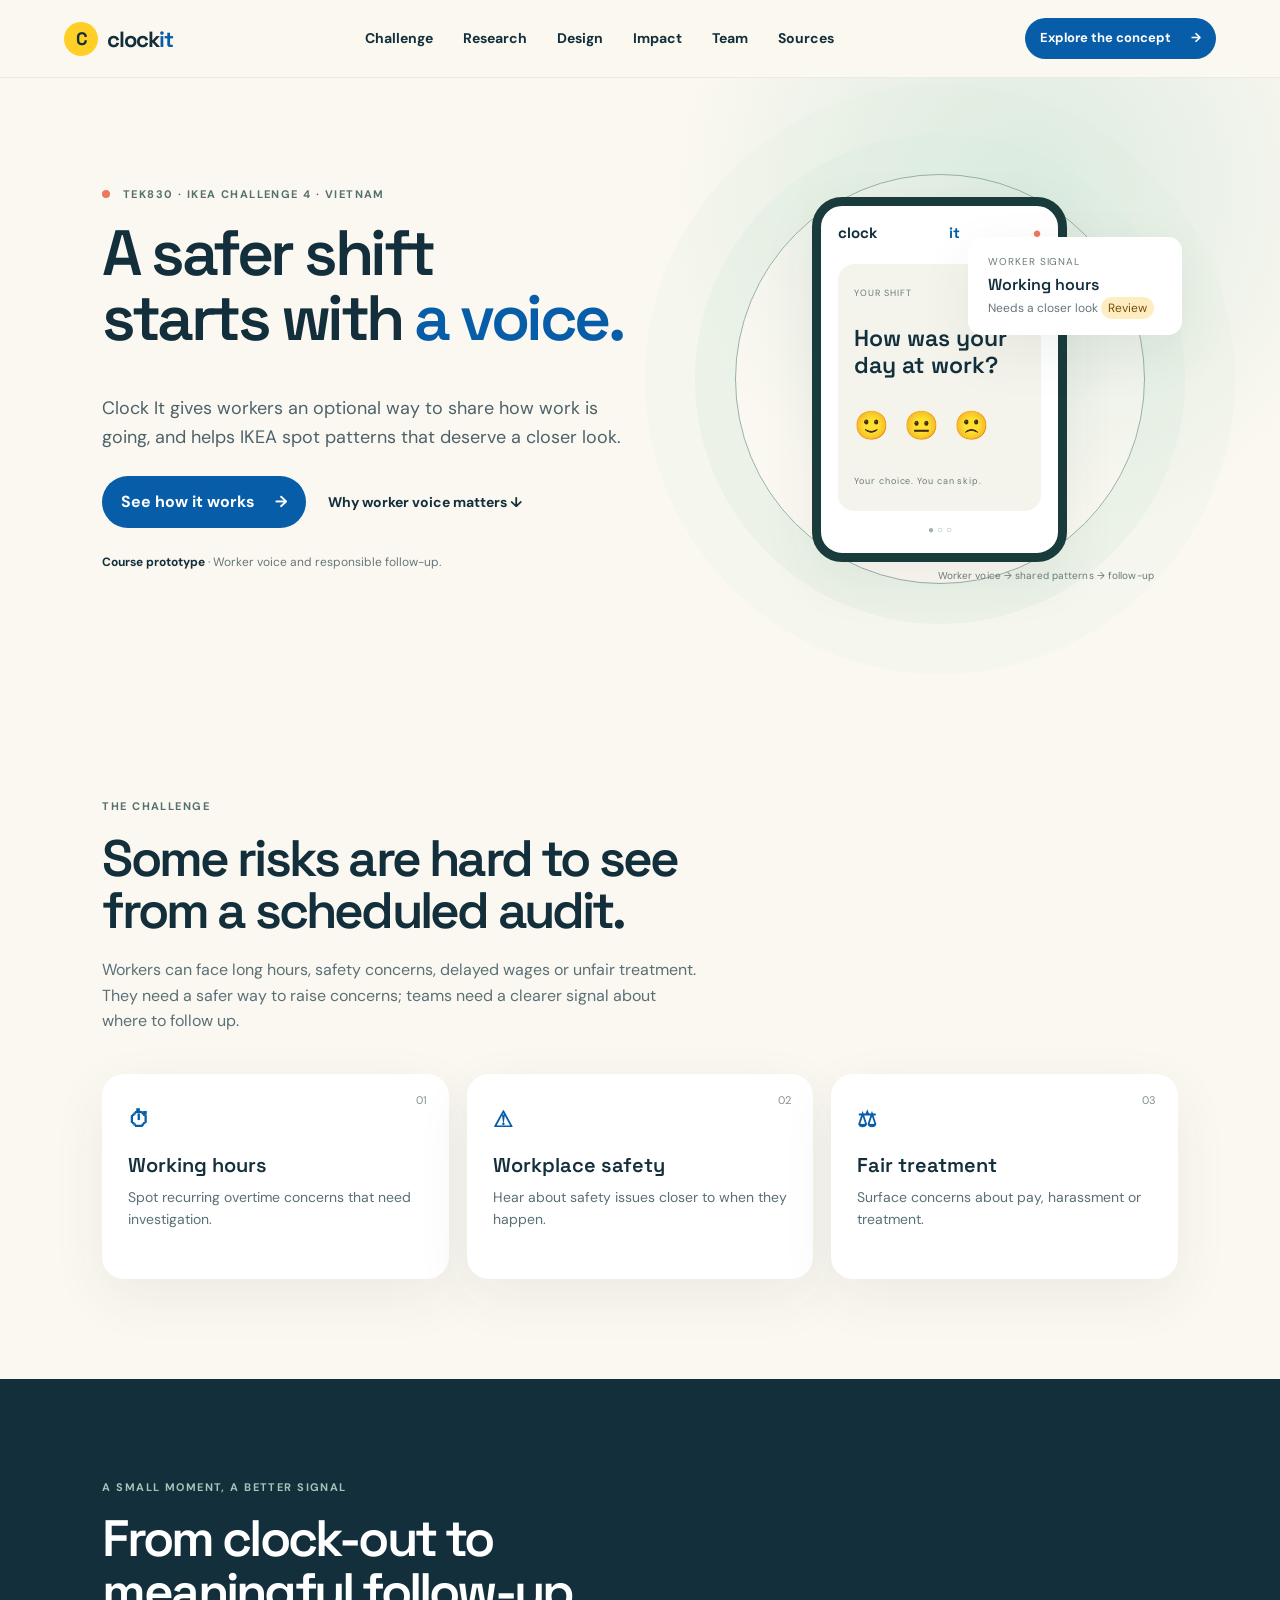
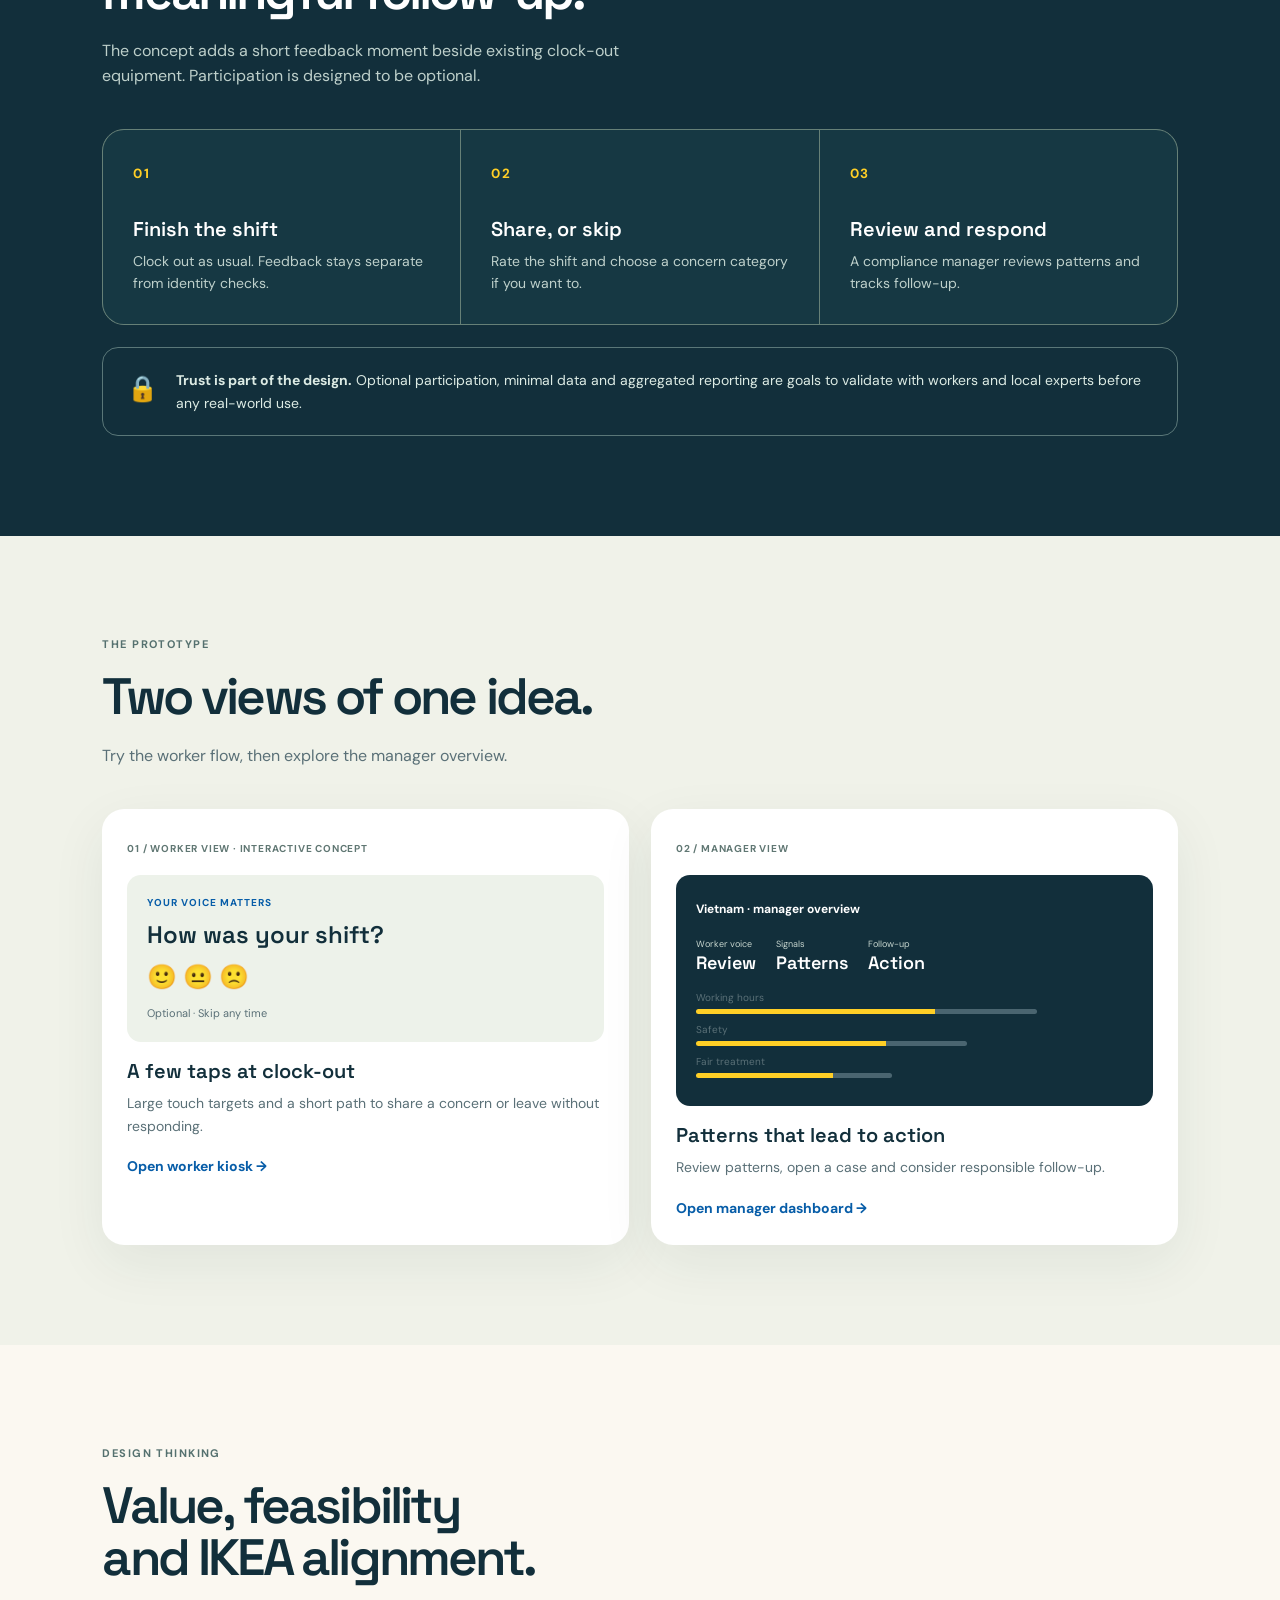
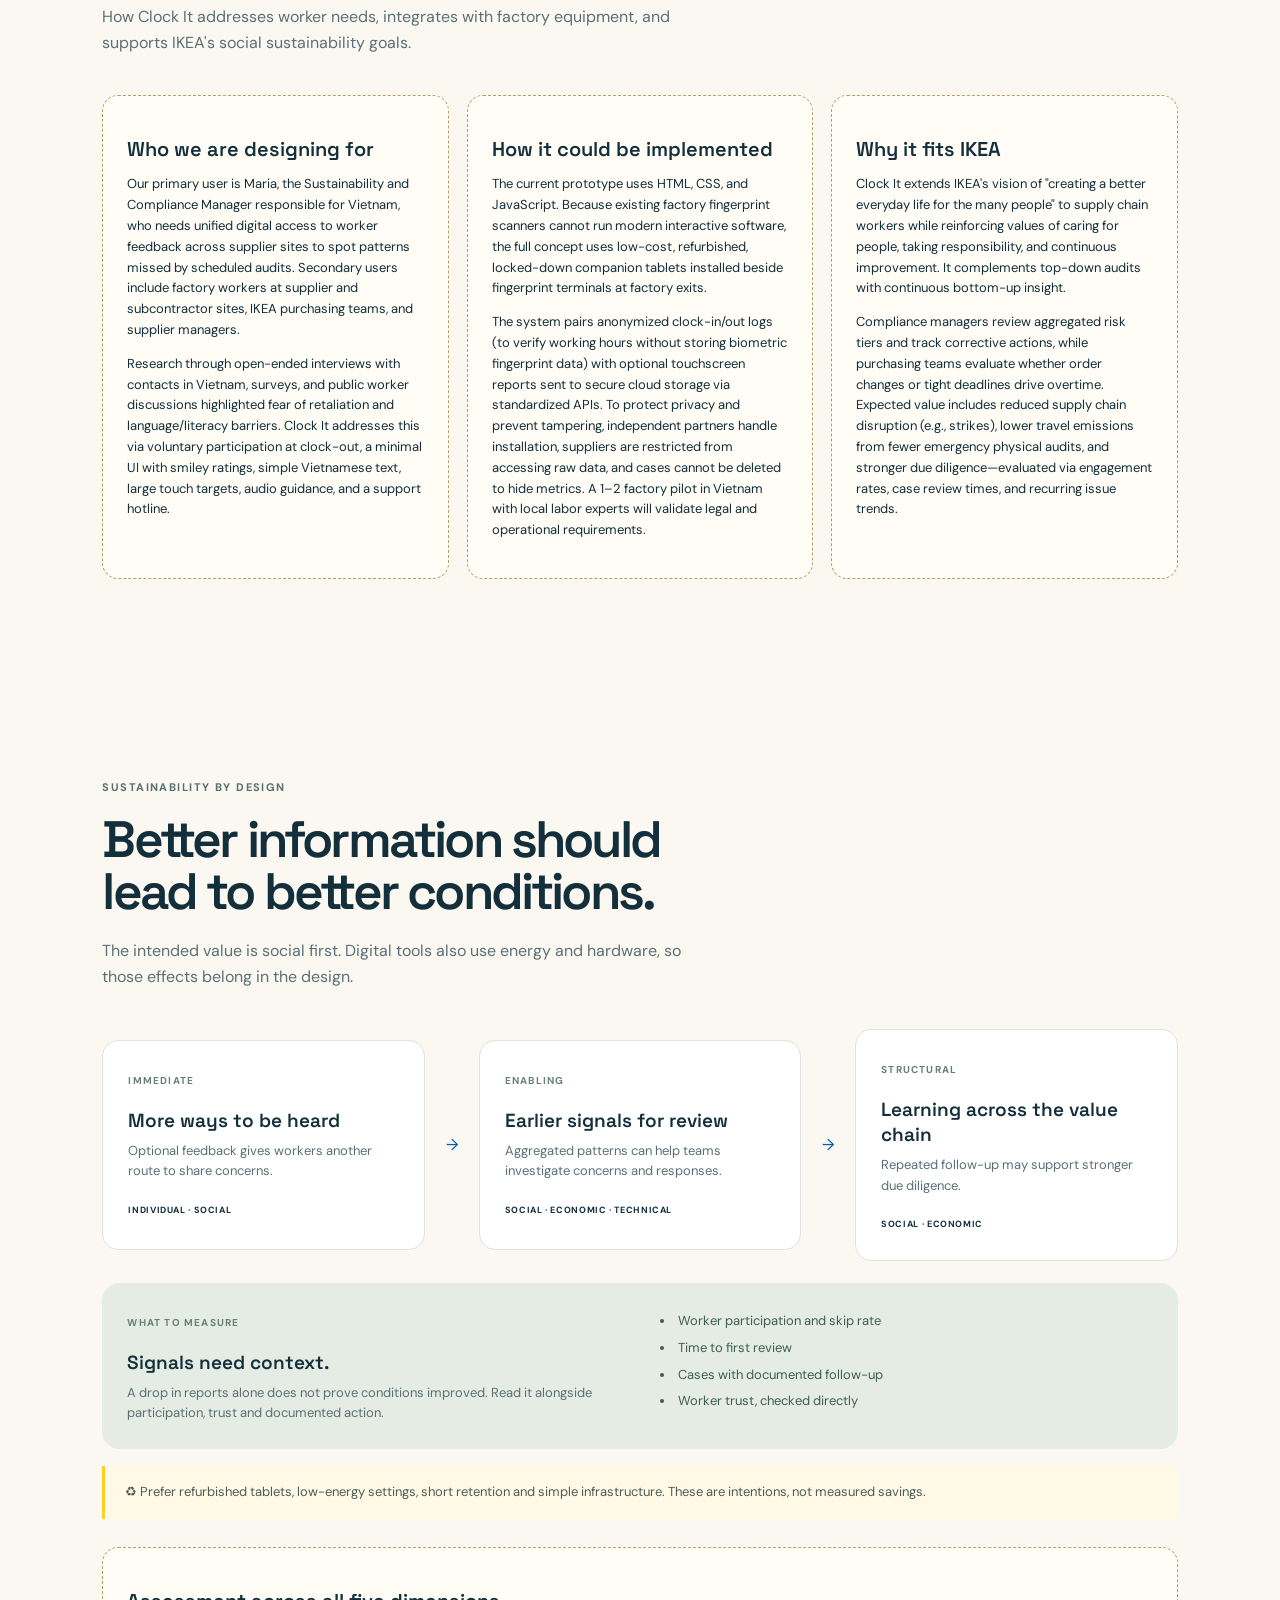
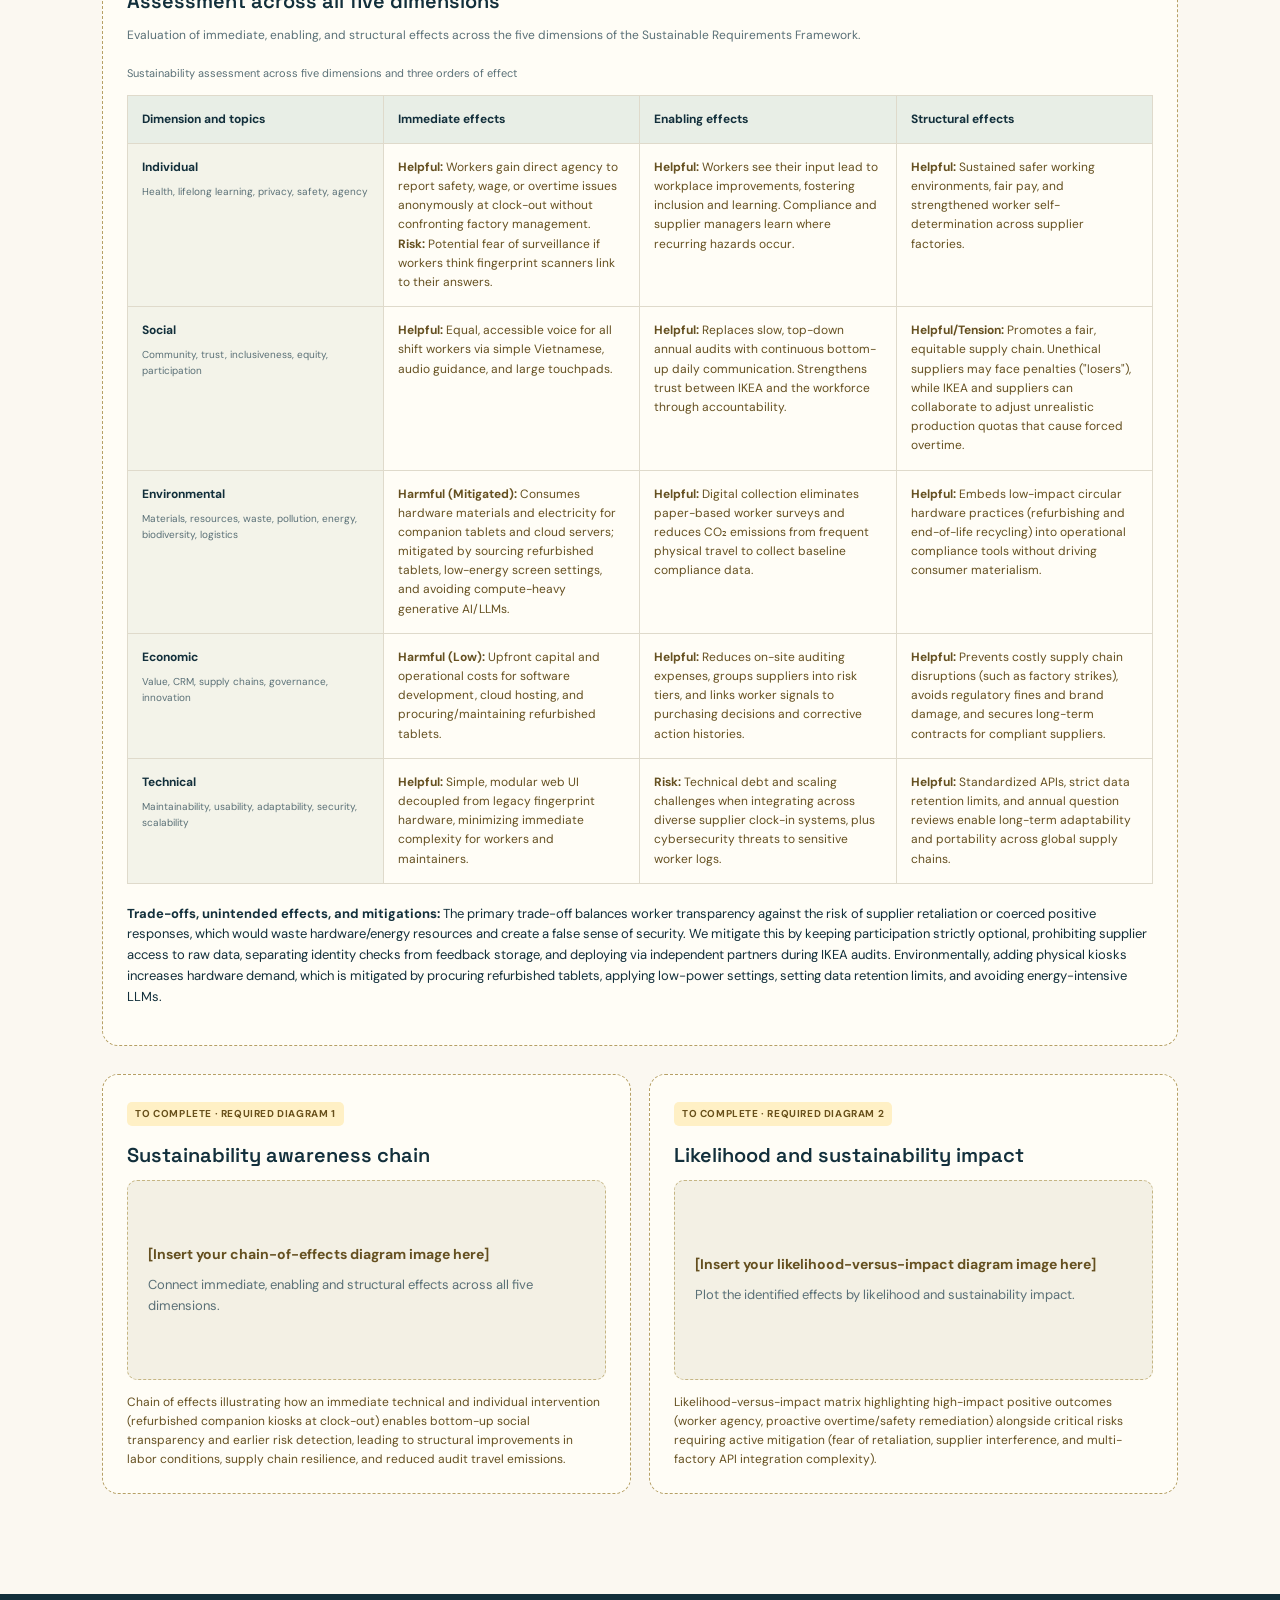
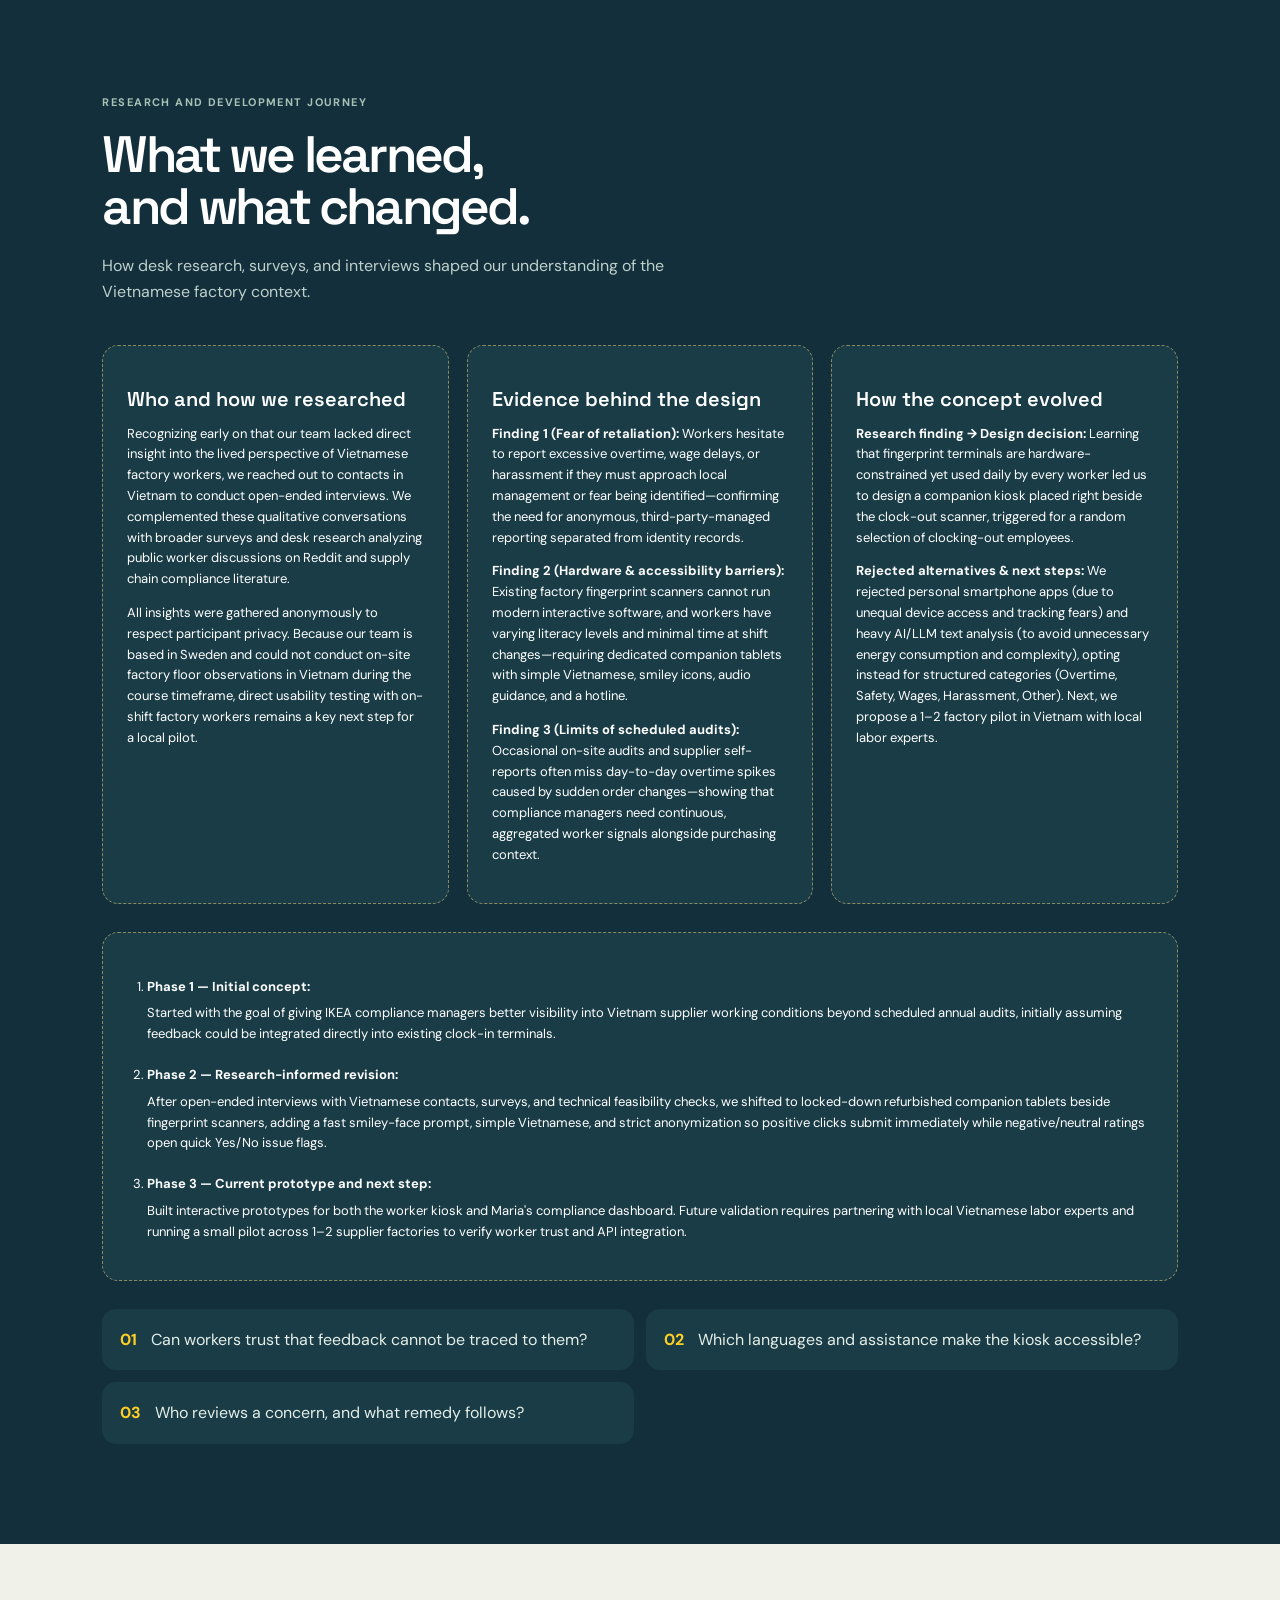
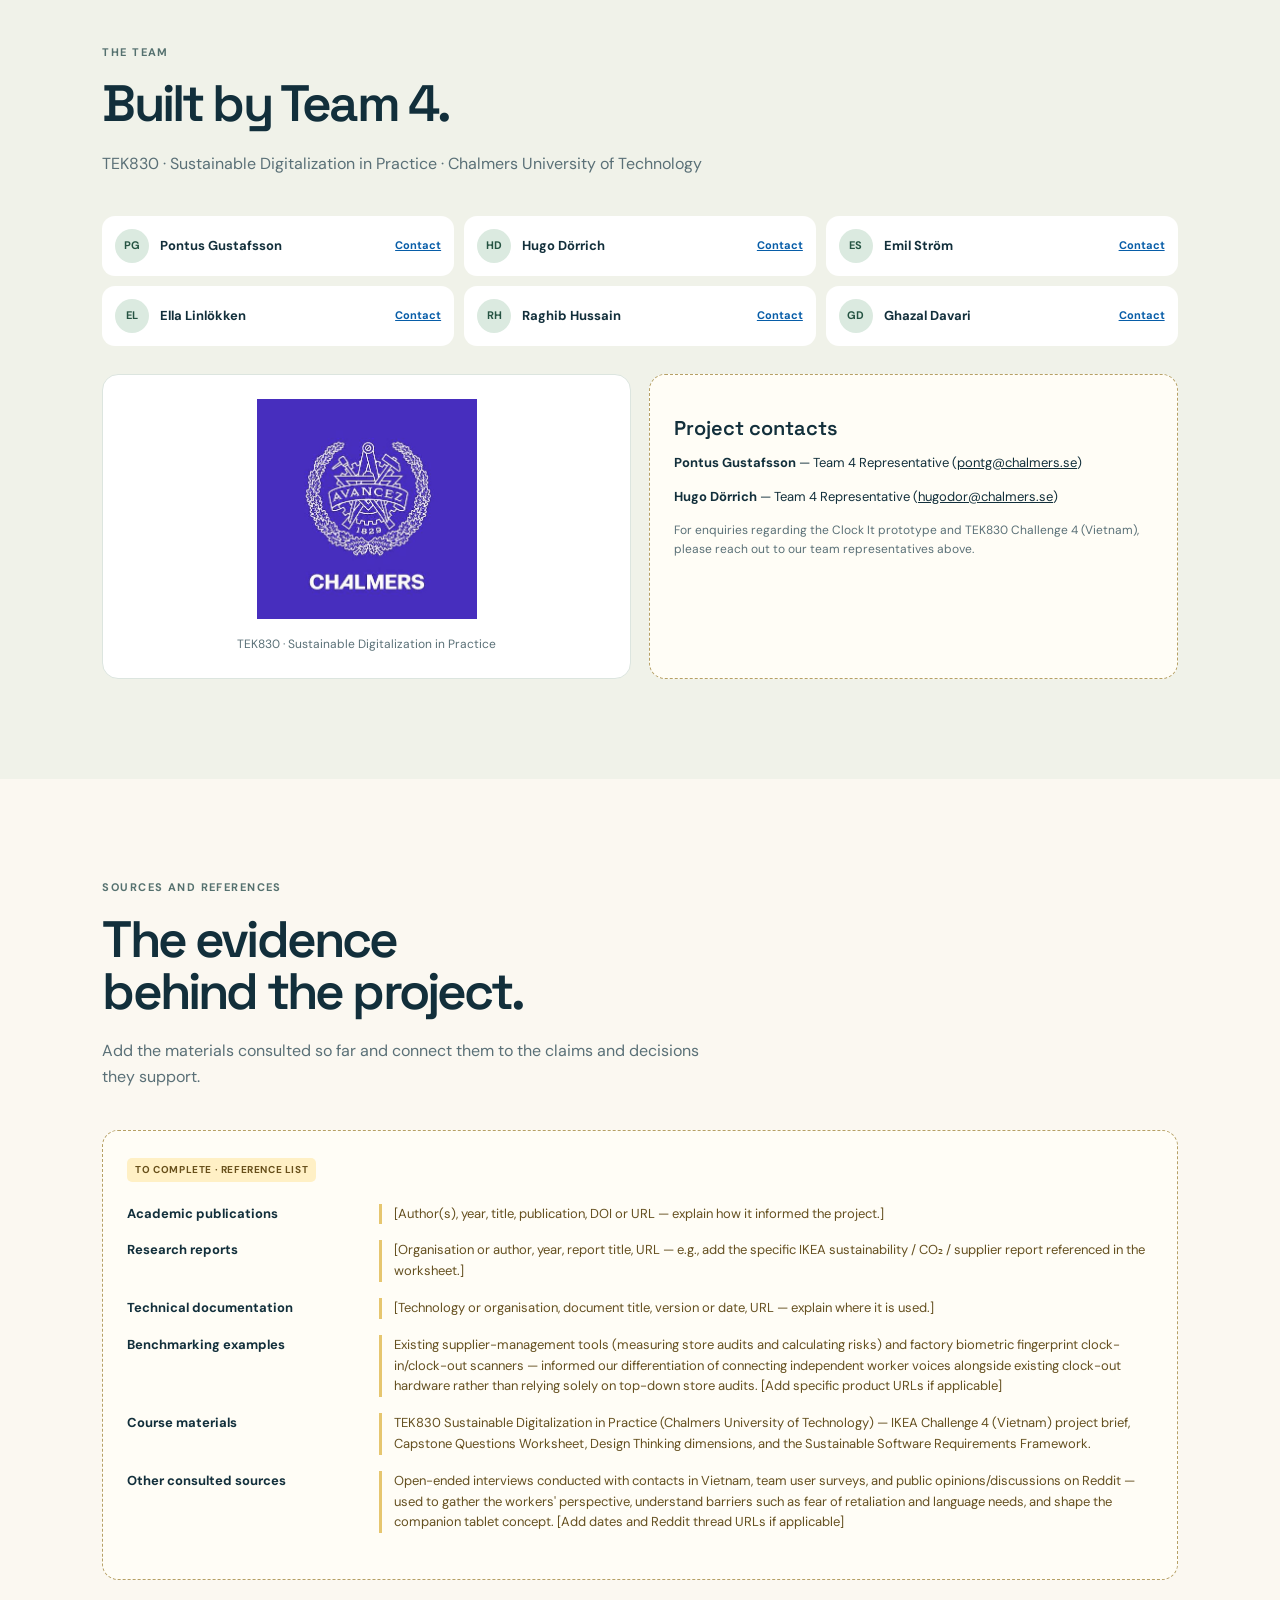
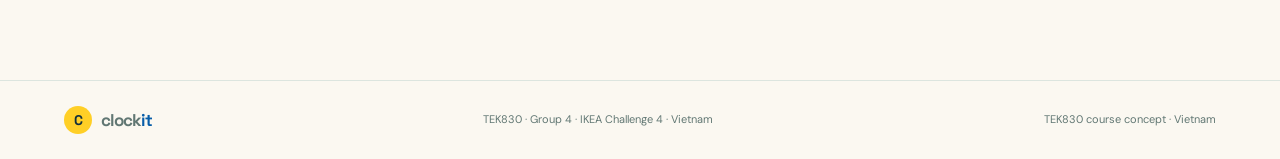
==== commit 995d065c: "AI slop" ====
--- a/showcase-site/index.html
+++ b/showcase-site/index.html
@@ -9,164 +9,191 @@
 </head>
 <body>
 <a class="skip" href="#main">Skip to content</a>
-<nav class="nav"><a class="brand" href="#home"><b>C</b> clock<span>it</span></a><div class="links"><a href="#challenge">Challenge</a><a href="#research">Research</a><a href="#design-thinking">Design</a><a href="#impact">Impact</a><a href="#team">Team</a><a href="#references">Sources</a></div><a class="button button--small" href="#prototype">Explore the concept <i>↗</i></a></nav>
+<nav class="nav"><a class="brand" href="#home"><b>C</b> clock<span>it</span></a><div class="links"><a href="#challenge">Challenge</a><a href="#research">Research</a><a href="#design-thinking">Design</a><a href="#impact">Impact</a><a href="#team">Team</a><a href="#references">Sources</a></div><a class="button button--small" href="#prototype">Explore the concept <i>→</i></a></nav>
 <main id="main">
-<div class="draft-notice"><strong>TEAM DRAFT</strong> Sections marked <b>TO COMPLETE</b> are fill-in placeholders. Replace bracketed prompts with verified content before submission.</div>
 <header class="hero" id="home">
-  <div class="hero-copy"><p class="eyebrow"><i></i> TEK830 · IKEA CHALLENGE 4 · VIETNAM</p><h1>A safer shift<br>starts with <em>a voice.</em></h1><p class="lead">Clock It gives workers an optional way to share how work is going, and helps IKEA spot patterns that deserve a closer look.</p><div class="actions"><a class="button" href="#flow">See how it works <i>↓</i></a><a class="text-link" href="#challenge">Why worker voice matters <i>→</i></a></div><p class="demo-note"><b>Course prototype</b> · Worker voice and responsible follow-up.</p></div>
-  <div class="hero-art" aria-hidden="true"><div class="orbit"></div><div class="device"><div class="device-head">clock<span>it</span><b>◇</b></div><div class="device-screen"><small>YOUR SHIFT</small><strong>How was your<br>day at work?</strong><span>☹　😐　☺</span><small>Your choice. You can skip.</small></div><div class="dots">●　●　●</div></div><div class="signal"><small>WORKER SIGNAL</small><b>Working hours</b><span>Needs a closer look <i>Review</i></span></div><p class="art-caption">Worker voice → shared patterns → follow-up</p></div>
+  <div class="hero-copy"><p class="eyebrow"><i></i> TEK830 · IKEA CHALLENGE 4 · VIETNAM</p><h1>A safer shift<br>starts with <em>a voice.</em></h1><p class="lead">Clock It gives workers an optional way to share how work is going, and helps IKEA spot patterns that deserve a closer look.</p><div class="actions"><a class="button" href="#flow">See how it works <i>→</i></a><a class="text-link" href="#challenge">Why worker voice matters <i>↓</i></a></div><p class="demo-note"><b>Course prototype</b> · Worker voice and responsible follow-up.</p></div>
+  <div class="hero-art" aria-hidden="true"><div class="orbit"></div><div class="device"><div class="device-head">clock<span>it</span><b>●</b></div><div class="device-screen"><small>YOUR SHIFT</small><strong>How was your<br>day at work?</strong><span>🙂 😐 🙁</span><small>Your choice. You can skip.</small></div><div class="dots">● ○ ○</div></div><div class="signal"><small>WORKER SIGNAL</small><b>Working hours</b><span>Needs a closer look <i>Review</i></span></div><p class="art-caption">Worker voice → shared patterns → follow-up</p></div>
 </header>
-<section class="section" id="challenge"><div class="intro"><p class="eyebrow">THE CHALLENGE</p><h2>Some risks are hard to see<br>from a scheduled audit.</h2><p>Workers can face long hours, safety concerns, delayed wages or unfair treatment. They need a safer way to raise concerns; teams need a clearer signal about where to follow up.</p></div><div class="cards"><article><span>01</span><b>◷</b><h3>Working hours</h3><p>Spot recurring overtime concerns that need investigation.</p></article><article><span>02</span><b>＋</b><h3>Workplace safety</h3><p>Hear about safety issues closer to when they happen.</p></article><article><span>03</span><b>↔</b><h3>Fair treatment</h3><p>Surface concerns about pay, harassment or treatment.</p></article></div></section>
-<section class="section dark" id="flow"><div class="intro"><p class="eyebrow">A SMALL MOMENT, A BETTER SIGNAL</p><h2>From clock-out to<br>meaningful follow-up.</h2><p>The concept adds a short feedback moment beside existing clock-out equipment. Participation is designed to be optional.</p></div><div class="steps"><article><small>01</small><h3>Finish the shift</h3><p>Clock out as usual. Feedback stays separate from identity checks.</p></article><article><small>02</small><h3>Share, or skip</h3><p>Rate the shift and choose a concern category if you want to.</p></article><article><small>03</small><h3>Review and respond</h3><p>A compliance manager reviews patterns and tracks follow-up.</p></article></div><aside class="trust"><b>◎</b><p><strong>Trust is part of the design.</strong> Optional participation, minimal data and aggregated reporting are goals to validate with workers and local experts before any real-world use.</p></aside></section>
+
+<section class="section" id="challenge"><div class="intro"><p class="eyebrow">THE CHALLENGE</p><h2>Some risks are hard to see<br>from a scheduled audit.</h2><p>Workers can face long hours, safety concerns, delayed wages or unfair treatment. They need a safer way to raise concerns; teams need a clearer signal about where to follow up.</p></div><div class="cards"><article><span>01</span><b>⏱</b><h3>Working hours</h3><p>Spot recurring overtime concerns that need investigation.</p></article><article><span>02</span><b>⚠</b><h3>Workplace safety</h3><p>Hear about safety issues closer to when they happen.</p></article><article><span>03</span><b>⚖</b><h3>Fair treatment</h3><p>Surface concerns about pay, harassment or treatment.</p></article></div></section>
+
+<section class="section dark" id="flow"><div class="intro"><p class="eyebrow">A SMALL MOMENT, A BETTER SIGNAL</p><h2>From clock-out to<br>meaningful follow-up.</h2><p>The concept adds a short feedback moment beside existing clock-out equipment. Participation is designed to be optional.</p></div><div class="steps"><article><small>01</small><h3>Finish the shift</h3><p>Clock out as usual. Feedback stays separate from identity checks.</p></article><article><small>02</small><h3>Share, or skip</h3><p>Rate the shift and choose a concern category if you want to.</p></article><article><small>03</small><h3>Review and respond</h3><p>A compliance manager reviews patterns and tracks follow-up.</p></article></div><aside class="trust"><b>🔒</b><p><strong>Trust is part of the design.</strong> Optional participation, minimal data and aggregated reporting are goals to validate with workers and local experts before any real-world use.</p></aside></section>
+
 <section class="section pale" id="prototype"><div class="intro"><p class="eyebrow">THE PROTOTYPE</p><h2>Two views of one idea.</h2><p>Try the worker flow, then explore the manager overview.</p></div><div class="prototype-grid">
-<article class="prototype"><small>01 / WORKER VIEW · INTERACTIVE CONCEPT</small><div class="preview worker"><b>YOUR VOICE MATTERS</b><strong>How was your shift?</strong><span>☹　😐　☺</span><small>Optional · Skip any time</small></div><h3>A few taps at clock-out</h3><p>Large touch targets and a short path to share a concern or leave without responding.</p><a class="text-link" href="../prototype/kiosk.html">Open worker kiosk <i>↗</i></a></article>
-<article class="prototype"><small>02 / MANAGER VIEW</small><div class="preview dashboard"><b>Vietnam · manager overview</b><div class="numbers"><span>Worker voice<strong>Review</strong></span><span>Signals<strong>Patterns</strong></span><span>Follow-up<strong>Action</strong></span></div><p>Working hours <i style="width:78%"></i></p><p>Safety <i style="width:62%"></i></p><p>Fair treatment <i style="width:45%"></i></p></div><h3>Patterns that lead to action</h3><p>Review patterns, open a case and consider responsible follow-up.</p><a class="text-link" href="../prototype/ikea_worker_feedback_dashboard.html">Open manager dashboard <i>↗</i></a></article></div></section>
+<article class="prototype"><small>01 / WORKER VIEW · INTERACTIVE CONCEPT</small><div class="preview worker"><b>YOUR VOICE MATTERS</b><strong>How was your shift?</strong><span>🙂 😐 🙁</span><small>Optional · Skip any time</small></div><h3>A few taps at clock-out</h3><p>Large touch targets and a short path to share a concern or leave without responding.</p><a class="text-link" href="../prototype/kiosk.html">Open worker kiosk <i>→</i></a></article>
+<article class="prototype"><small>02 / MANAGER VIEW</small><div class="preview dashboard"><b>Vietnam · manager overview</b><div class="numbers"><span>Worker voice<strong>Review</strong></span><span>Signals<strong>Patterns</strong></span><span>Follow-up<strong>Action</strong></span></div><p>Working hours <i style="width:78%"></i></p><p>Safety <i style="width:62%"></i></p><p>Fair treatment <i style="width:45%"></i></p></div><h3>Patterns that lead to action</h3><p>Review patterns, open a case and consider responsible follow-up.</p><a class="text-link" href="../prototype/ikea_worker_feedback_dashboard.html">Open manager dashboard <i>→</i></a></article></div></section>
 
-<!-- FILL-IN: Design Thinking. Replace bracketed prompts with short, evidence-backed paragraphs. -->
+<!-- COMPLETED: Design Thinking -->
 <section class="section" id="design-thinking">
   <div class="intro">
     <p class="eyebrow">DESIGN THINKING</p>
     <h2>Value, feasibility<br>and IKEA alignment.</h2>
-    <p>Explain who benefits, how the concept could work, and why it matters to IKEA.</p>
+    <p>How Clock It addresses worker needs, integrates with factory equipment, and supports IKEA's social sustainability goals.</p>
   </div>
   <div class="fill-grid">
     <article class="fill-card">
-      <span class="placeholder-label">TO COMPLETE · USER VALUE</span>
       <h3>Who we are designing for</h3>
-      <p class="fill-prompt">[Describe the intended worker groups in Vietnam and the people who review concerns. Include their context and access needs.]</p>
-      <p class="fill-prompt">[Name the needs confirmed by research, cite the evidence, and explain how Clock It addresses them.]</p>
-      <p class="fill-hint">Include usability, language, trust and voluntary participation.</p>
+      <p>Our primary user is Maria, the Sustainability and Compliance Manager responsible for Vietnam, who needs unified digital access to worker feedback across supplier sites to spot patterns missed by scheduled audits. Secondary users include factory workers at supplier and subcontractor sites, IKEA purchasing teams, and supplier managers.</p>
+      <p>Research through open-ended interviews with contacts in Vietnam, surveys, and public worker discussions highlighted fear of retaliation and language/literacy barriers. Clock It addresses this via voluntary participation at clock-out, a minimal UI with smiley ratings, simple Vietnamese text, large touch targets, audio guidance, and a support hotline.</p>
     </article>
     <article class="fill-card">
-      <span class="placeholder-label">TO COMPLETE · FEASIBILITY</span>
       <h3>How it could be implemented</h3>
-      <p>The current demo uses HTML, CSS and JavaScript. Kiosk responses stay in browser storage; the manager view is a separate example.</p>
-      <p class="fill-prompt">[Describe the proposed hardware, software, storage and data flow for the next version. Explain which options are being considered and why.]</p>
-      <p class="fill-prompt">[Describe security, privacy, maintenance and integration requirements, plus what still needs validation.]</p>
+      <p>The current prototype uses HTML, CSS, and JavaScript. Because existing factory fingerprint scanners cannot run modern interactive software, the full concept uses low-cost, refurbished, locked-down companion tablets installed beside fingerprint terminals at factory exits.</p>
+      <p>The system pairs anonymized clock-in/out logs (to verify working hours without storing biometric fingerprint data) with optional touchscreen reports sent to secure cloud storage via standardized APIs. To protect privacy and prevent tampering, independent partners handle installation, suppliers are restricted from accessing raw data, and cases cannot be deleted to hide metrics. A 1–2 factory pilot in Vietnam with local labor experts will validate legal and operational requirements.</p>
     </article>
     <article class="fill-card">
-      <span class="placeholder-label">TO COMPLETE · VIABILITY</span>
       <h3>Why it fits IKEA</h3>
-      <p class="fill-prompt">[Connect the concept to specific IKEA objectives, values or operational needs. Add supporting references.]</p>
-      <p class="fill-prompt">[Explain the expected value, who would own and review the process, likely resource needs, and how the benefit could be checked.]</p>
-      <p class="fill-hint">Distinguish intended benefits from demonstrated results.</p>
+      <p>Clock It extends IKEA's vision of "creating a better everyday life for the many people" to supply chain workers while reinforcing values of caring for people, taking responsibility, and continuous improvement. It complements top-down audits with continuous bottom-up insight.</p>
+      <p>Compliance managers review aggregated risk tiers and track corrective actions, while purchasing teams evaluate whether order changes or tight deadlines drive overtime. Expected value includes reduced supply chain disruption (e.g., strikes), lower travel emissions from fewer emergency physical audits, and stronger due diligence—evaluated via engagement rates, case review times, and recurring issue trends.</p>
     </article>
   </div>
 </section>
 
-<section class="section" id="impact"><div class="intro"><p class="eyebrow">SUSTAINABILITY BY DESIGN</p><h2>Better information should<br>lead to better conditions.</h2><p>The intended value is social first. Digital tools also use energy and hardware, so those effects belong in the design.</p></div><div class="effects"><article><small>IMMEDIATE</small><h3>More ways to be heard</h3><p>Optional feedback gives workers another route to share concerns.</p><b>INDIVIDUAL · SOCIAL</b></article><i>→</i><article><small>ENABLING</small><h3>Earlier signals for review</h3><p>Aggregated patterns can help teams investigate concerns and responses.</p><b>SOCIAL · ECONOMIC · TECHNICAL</b></article><i>→</i><article><small>STRUCTURAL</small><h3>Learning across the value chain</h3><p>Repeated follow-up may support stronger due diligence.</p><b>SOCIAL · ECONOMIC</b></article></div><div class="measures"><div><small>WHAT TO MEASURE</small><h3>Signals need context.</h3><p>A drop in reports alone does not prove conditions improved. Read it alongside participation, trust and documented action.</p></div><ul><li>Worker participation and skip rate</li><li>Time to first review</li><li>Cases with documented follow-up</li><li>Worker trust, checked directly</li></ul></div><p class="resource">↻ Prefer refurbished tablets, low-energy settings, short retention and simple infrastructure. These are intentions, not measured savings.</p>
-<!-- FILL-IN: Assess all five dimensions across immediate, enabling and structural effects. -->
+<section class="section" id="impact"><div class="intro"><p class="eyebrow">SUSTAINABILITY BY DESIGN</p><h2>Better information should<br>lead to better conditions.</h2><p>The intended value is social first. Digital tools also use energy and hardware, so those effects belong in the design.</p></div><div class="effects"><article><small>IMMEDIATE</small><h3>More ways to be heard</h3><p>Optional feedback gives workers another route to share concerns.</p><b>INDIVIDUAL · SOCIAL</b></article><i>→</i><article><small>ENABLING</small><h3>Earlier signals for review</h3><p>Aggregated patterns can help teams investigate concerns and responses.</p><b>SOCIAL · ECONOMIC · TECHNICAL</b></article><i>→</i><article><small>STRUCTURAL</small><h3>Learning across the value chain</h3><p>Repeated follow-up may support stronger due diligence.</p><b>SOCIAL · ECONOMIC</b></article></div><div class="measures"><div><small>WHAT TO MEASURE</small><h3>Signals need context.</h3><p>A drop in reports alone does not prove conditions improved. Read it alongside participation, trust and documented action.</p></div><ul><li>Worker participation and skip rate</li><li>Time to first review</li><li>Cases with documented follow-up</li><li>Worker trust, checked directly</li></ul></div><p class="resource">♻ Prefer refurbished tablets, low-energy settings, short retention and simple infrastructure. These are intentions, not measured savings.</p>
+
+<!-- COMPLETED: Sustainable Requirements Framework -->
 <div class="completion-block">
-  <span class="placeholder-label">TO COMPLETE · SUSTAINABLE REQUIREMENTS FRAMEWORK</span>
   <h3>Assessment across all five dimensions</h3>
-  <p class="fill-hint">For each cell, describe the relevant effect, whether it helps or harms sustainability, and the evidence or assumption behind it. If a dimension has no identified effect, explain why.</p>
-  <div class="assessment-scroll" role="region" aria-label="Sustainability assessment to complete" tabindex="0">
+  <p class="fill-hint">Evaluation of immediate, enabling, and structural effects across the five dimensions of the Sustainable Requirements Framework.</p>
+  <div class="assessment-scroll" role="region" aria-label="Sustainability assessment" tabindex="0">
     <table class="assessment-table">
-      <caption>Draft assessment · every bracketed cell needs team input</caption>
+      <caption>Sustainability assessment across five dimensions and three orders of effect</caption>
       <thead><tr><th scope="col">Dimension and topics</th><th scope="col">Immediate effects</th><th scope="col">Enabling effects</th><th scope="col">Structural effects</th></tr></thead>
       <tbody>
-        <tr><th scope="row">Individual<small>Health, lifelong learning, privacy, safety, agency</small></th><td>[Direct effect on individuals + evidence]</td><td>[Effect enabled over time + evidence]</td><td>[Long-term change for individuals + evidence]</td></tr>
-        <tr><th scope="row">Social<small>Community, trust, inclusiveness, equity, participation</small></th><td>[Direct social effect + evidence]</td><td>[Effect on participation or relationships + evidence]</td><td>[Long-term social change + evidence]</td></tr>
-        <tr><th scope="row">Environmental<small>Materials, resources, waste, pollution, energy, biodiversity, logistics</small></th><td>[Hardware, energy or resource effect + evidence]</td><td>[Environmental effect enabled over time + evidence]</td><td>[Long-term environmental change + evidence]</td></tr>
-        <tr><th scope="row">Economic<small>Value, CRM, supply chains, governance, innovation</small></th><td>[Direct cost or value effect + evidence]</td><td>[Effect on operations or governance + evidence]</td><td>[Long-term economic change + evidence]</td></tr>
-        <tr><th scope="row">Technical<small>Maintainability, usability, adaptability, security, scalability</small></th><td>[Direct software or system effect + evidence]</td><td>[Effect on the system as use grows + evidence]</td><td>[Long-term technical change + evidence]</td></tr>
+        <tr>
+          <th scope="row">Individual<small>Health, lifelong learning, privacy, safety, agency</small></th>
+          <td><strong>Helpful:</strong> Workers gain direct agency to report safety, wage, or overtime issues anonymously at clock-out without confronting factory management.<br><strong>Risk:</strong> Potential fear of surveillance if workers think fingerprint scanners link to their answers.</td>
+          <td><strong>Helpful:</strong> Workers see their input lead to workplace improvements, fostering inclusion and learning. Compliance and supplier managers learn where recurring hazards occur.</td>
+          <td><strong>Helpful:</strong> Sustained safer working environments, fair pay, and strengthened worker self-determination across supplier factories.</td>
+        </tr>
+        <tr>
+          <th scope="row">Social<small>Community, trust, inclusiveness, equity, participation</small></th>
+          <td><strong>Helpful:</strong> Equal, accessible voice for all shift workers via simple Vietnamese, audio guidance, and large touchpads.</td>
+          <td><strong>Helpful:</strong> Replaces slow, top-down annual audits with continuous bottom-up daily communication. Strengthens trust between IKEA and the workforce through accountability.</td>
+          <td><strong>Helpful/Tension:</strong> Promotes a fair, equitable supply chain. Unethical suppliers may face penalties ("losers"), while IKEA and suppliers can collaborate to adjust unrealistic production quotas that cause forced overtime.</td>
+        </tr>
+        <tr>
+          <th scope="row">Environmental<small>Materials, resources, waste, pollution, energy, biodiversity, logistics</small></th>
+          <td><strong>Harmful (Mitigated):</strong> Consumes hardware materials and electricity for companion tablets and cloud servers; mitigated by sourcing refurbished tablets, low-energy screen settings, and avoiding compute-heavy generative AI/LLMs.</td>
+          <td><strong>Helpful:</strong> Digital collection eliminates paper-based worker surveys and reduces CO₂ emissions from frequent physical travel to collect baseline compliance data.</td>
+          <td><strong>Helpful:</strong> Embeds low-impact circular hardware practices (refurbishing and end-of-life recycling) into operational compliance tools without driving consumer materialism.</td>
+        </tr>
+        <tr>
+          <th scope="row">Economic<small>Value, CRM, supply chains, governance, innovation</small></th>
+          <td><strong>Harmful (Low):</strong> Upfront capital and operational costs for software development, cloud hosting, and procuring/maintaining refurbished tablets.</td>
+          <td><strong>Helpful:</strong> Reduces on-site auditing expenses, groups suppliers into risk tiers, and links worker signals to purchasing decisions and corrective action histories.</td>
+          <td><strong>Helpful:</strong> Prevents costly supply chain disruptions (such as factory strikes), avoids regulatory fines and brand damage, and secures long-term contracts for compliant suppliers.</td>
+        </tr>
+        <tr>
+          <th scope="row">Technical<small>Maintainability, usability, adaptability, security, scalability</small></th>
+          <td><strong>Helpful:</strong> Simple, modular web UI decoupled from legacy fingerprint hardware, minimizing immediate complexity for workers and maintainers.</td>
+          <td><strong>Risk:</strong> Technical debt and scaling challenges when integrating across diverse supplier clock-in systems, plus cybersecurity threats to sensitive worker logs.</td>
+          <td><strong>Helpful:</strong> Standardized APIs, strict data retention limits, and annual question reviews enable long-term adaptability and portability across global supply chains.</td>
+        </tr>
       </tbody>
     </table>
   </div>
-  <p class="fill-prompt">[Summarise the main trade-offs, unintended effects and mitigation requirements. Connect them to the effects listed above.]</p>
+  <p><strong>Trade-offs, unintended effects, and mitigations:</strong> The primary trade-off balances worker transparency against the risk of supplier retaliation or coerced positive responses, which would waste hardware/energy resources and create a false sense of security. We mitigate this by keeping participation strictly optional, prohibiting supplier access to raw data, separating identity checks from feedback storage, and deploying via independent partners during IKEA audits. Environmentally, adding physical kiosks increases hardware demand, which is mitigated by procuring refurbished tablets, applying low-power settings, setting data retention limits, and avoiding energy-intensive LLMs.</p>
 </div>
+
 <div class="diagram-grid">
-  <!-- FILL-IN: Replace this figure's placeholder body with the chain-of-effects diagram and a descriptive caption. -->
   <figure class="diagram-slot">
     <span class="placeholder-label">TO COMPLETE · REQUIRED DIAGRAM 1</span>
     <h3>Sustainability awareness chain</h3>
-    <div class="diagram-empty"><strong>[Insert the chain-of-effects diagram here]</strong><p>Connect immediate, enabling and structural effects. Show all five dimensions, helpful and harmful effects, and the relationships between them.</p></div>
-    <figcaption>[Add a caption explaining the main causal links, assumptions and source references.]</figcaption>
+    <div class="diagram-empty"><strong>[Insert your chain-of-effects diagram image here]</strong><p>Connect immediate, enabling and structural effects across all five dimensions.</p></div>
+    <figcaption>Chain of effects illustrating how an immediate technical and individual intervention (refurbished companion kiosks at clock-out) enables bottom-up social transparency and earlier risk detection, leading to structural improvements in labor conditions, supply chain resilience, and reduced audit travel emissions.</figcaption>
   </figure>
-  <!-- FILL-IN: Replace this figure's placeholder body with the likelihood-versus-impact diagram. -->
+
   <figure class="diagram-slot">
     <span class="placeholder-label">TO COMPLETE · REQUIRED DIAGRAM 2</span>
     <h3>Likelihood and sustainability impact</h3>
-    <div class="diagram-empty"><strong>[Insert the likelihood-versus-impact diagram here]</strong><p>Plot the effects from the assessment. Label each effect, define the axes and rating scale, and explain how the ratings were chosen.</p></div>
-    <figcaption>[Add a caption explaining the most significant effects, uncertainty and assessment method.]</figcaption>
+    <div class="diagram-empty"><strong>[Insert your likelihood-versus-impact diagram image here]</strong><p>Plot the identified effects by likelihood and sustainability impact.</p></div>
+    <figcaption>Likelihood-versus-impact matrix highlighting high-impact positive outcomes (worker agency, proactive overtime/safety remediation) alongside critical risks requiring active mitigation (fear of retaliation, supplier interference, and multi-factory API integration complexity).</figcaption>
   </figure>
 </div>
 </section>
 
-<!-- FILL-IN: Research evidence and development journey. Do not publish identifying participant information. -->
+<!-- COMPLETED: Research and Development Journey -->
 <section class="section dark research" id="research">
   <div class="intro">
     <p class="eyebrow">RESEARCH AND DEVELOPMENT JOURNEY</p>
     <h2>What we learned,<br>and what changed.</h2>
-    <p>Use this section to show the research completed so far and how it influenced the concept.</p>
+    <p>How desk research, surveys, and interviews shaped our understanding of the Vietnamese factory context.</p>
   </div>
   <div class="fill-grid">
     <article class="fill-card">
-      <span class="placeholder-label">TO COMPLETE · METHOD</span>
       <h3>Who and how we researched</h3>
-      <p class="fill-prompt">[List the interviews, surveys, observations or desk research actually completed. Include dates, participant count or source scope, recruitment, and relevant Vietnam context.]</p>
-      <p class="fill-prompt">[Explain consent, anonymity, limitations and whose perspectives are still missing.]</p>
+      <p>Recognizing early on that our team lacked direct insight into the lived perspective of Vietnamese factory workers, we reached out to contacts in Vietnam to conduct open-ended interviews. We complemented these qualitative conversations with broader surveys and desk research analyzing public worker discussions on Reddit and supply chain compliance literature.</p>
+      <p>All insights were gathered anonymously to respect participant privacy. Because our team is based in Sweden and could not conduct on-site factory floor observations in Vietnam during the course timeframe, direct usability testing with on-shift factory workers remains a key next step for a local pilot.</p>
     </article>
     <article class="fill-card">
-      <span class="placeholder-label">TO COMPLETE · FINDINGS</span>
       <h3>Evidence behind the design</h3>
-      <p class="fill-prompt">[Finding 1: state the finding, supporting evidence and reference.]</p>
-      <p class="fill-prompt">[Finding 2: state the finding, supporting evidence and reference.]</p>
-      <p class="fill-prompt">[Finding 3: state the finding, supporting evidence and reference.]</p>
-      <p class="fill-hint">Replace these slots with the number of findings your research supports.</p>
+      <p><strong>Finding 1 (Fear of retaliation):</strong> Workers hesitate to report excessive overtime, wage delays, or harassment if they must approach local management or fear being identified—confirming the need for anonymous, third-party-managed reporting separated from identity records.</p>
+      <p><strong>Finding 2 (Hardware & accessibility barriers):</strong> Existing factory fingerprint scanners cannot run modern interactive software, and workers have varying literacy levels and minimal time at shift changes—requiring dedicated companion tablets with simple Vietnamese, smiley icons, audio guidance, and a hotline.</p>
+      <p><strong>Finding 3 (Limits of scheduled audits):</strong> Occasional on-site audits and supplier self-reports often miss day-to-day overtime spikes caused by sudden order changes—showing that compliance managers need continuous, aggregated worker signals alongside purchasing context.</p>
     </article>
     <article class="fill-card">
-      <span class="placeholder-label">TO COMPLETE · DESIGN RESPONSE</span>
       <h3>How the concept evolved</h3>
-      <p class="fill-prompt">[Research finding → design decision → how it appears in the prototype.]</p>
-      <p class="fill-prompt">[Describe an assumption that changed, a rejected alternative, and the next research or validation step.]</p>
+      <p><strong>Research finding → Design decision:</strong> Learning that fingerprint terminals are hardware-constrained yet used daily by every worker led us to design a companion kiosk placed right beside the clock-out scanner, triggered for a random selection of clocking-out employees.</p>
+      <p><strong>Rejected alternatives & next steps:</strong> We rejected personal smartphone apps (due to unequal device access and tracking fears) and heavy AI/LLM text analysis (to avoid unnecessary energy consumption and complexity), opting instead for structured categories (Overtime, Safety, Wages, Harassment, Other). Next, we propose a 1–2 factory pilot in Vietnam with local labor experts.</p>
     </article>
   </div>
   <div class="completion-block journey-block">
-    <span class="placeholder-label">TO COMPLETE · DEVELOPMENT NOTES</span>
     <ol class="journey-list">
-      <li><strong>[Date] Initial concept</strong><p>[What the first idea was and which assumptions it relied on.]</p></li>
-      <li><strong>[Date] Research-informed revision</strong><p>[What changed after research and why. Link to the finding or source.]</p></li>
-      <li><strong>[Date] Current prototype and next step</strong><p>[What is demonstrated now, what remains uncertain, and what the team plans to learn next.]</p></li>
+      <li><strong>Phase 1 — Initial concept:</strong><p>Started with the goal of giving IKEA compliance managers better visibility into Vietnam supplier working conditions beyond scheduled annual audits, initially assuming feedback could be integrated directly into existing clock-in terminals.</p></li>
+      <li><strong>Phase 2 — Research-informed revision:</strong><p>After open-ended interviews with Vietnamese contacts, surveys, and technical feasibility checks, we shifted to locked-down refurbished companion tablets beside fingerprint scanners, adding a fast smiley-face prompt, simple Vietnamese, and strict anonymization so positive clicks submit immediately while negative/neutral ratings open quick Yes/No issue flags.</p></li>
+      <li><strong>Phase 3 — Current prototype and next step:</strong><p>Built interactive prototypes for both the worker kiosk and Maria's compliance dashboard. Future validation requires partnering with local Vietnamese labor experts and running a small pilot across 1–2 supplier factories to verify worker trust and API integration.</p></li>
     </ol>
   </div>
   <div class="questions"><p><b>01</b> Can workers trust that feedback cannot be traced to them?</p><p><b>02</b> Which languages and assistance make the kiosk accessible?</p><p><b>03</b> Who reviews a concern, and what remedy follows?</p></div>
 </section>
 
-<section class="section pale" id="team"><div class="intro"><p class="eyebrow">THE TEAM</p><h2>Built by Team 4.</h2><p>TEK830 · Sustainable Digitalization in Practice · Chalmers</p></div><div class="team"><article><b>PG</b>Pontus Gustafsson<a href="mailto:pontg@chalmers.se">Contact</a></article><article><b>HD</b>Hugo Dörrich<a href="mailto:hugodor@chalmers.se">Contact</a></article><article><b>ES</b>Emil Ström<a href="mailto:emilstro@chalmers.se">Contact</a></article><article><b>EL</b>Ella Linlökken<a href="mailto:ellalinl@chalmers.se">Contact</a></article><article><b>RH</b>Raghib Hussain<a href="mailto:raghib@chalmers.se">Contact</a></article><article><b>GD</b>Ghazal Davari<a href="mailto:ghazald@chalmers.se">Contact</a></article></div>
-<!-- FILL-IN: Add the approved Chalmers logo and select one or two team representatives. -->
+<section class="section pale" id="team"><div class="intro"><p class="eyebrow">THE TEAM</p><h2>Built by Team 4.</h2><p>TEK830 · Sustainable Digitalization in Practice · Chalmers University of Technology</p></div><div class="team"><article><b>PG</b>Pontus Gustafsson<a href="mailto:pontg@chalmers.se">Contact</a></article><article><b>HD</b>Hugo Dörrich<a href="mailto:hugodor@chalmers.se">Contact</a></article><article><b>ES</b>Emil Ström<a href="mailto:emilstro@chalmers.se">Contact</a></article><article><b>EL</b>Ella Linlökken<a href="mailto:ellalinl@chalmers.se">Contact</a></article><article><b>RH</b>Raghib Hussain<a href="mailto:raghib@chalmers.se">Contact</a></article><article><b>GD</b>Ghazal Davari<a href="mailto:ghazald@chalmers.se">Contact</a></article></div>
+
 <div class="team-completion">
-  <div class="logo-slot"><span class="placeholder-label">TO COMPLETE · CHALMERS LOGO</span><strong>[Insert the approved Chalmers logo]</strong><p class="fill-hint">Replace this box with the logo image and descriptive alternative text.</p></div>
+  <div class="logo-slot" style="border: 1px solid var(--line); background: #fff; align-items: center; text-align: center;">
+    <img src="chalmers_logo.jpeg" alt="Chalmers University of Technology logo" style="max-width: 220px; width: 100%; height: auto; display: block; margin: 0 auto;">
+    <p class="fill-hint">TEK830 · Sustainable Digitalization in Practice</p>
+  </div>
   <div class="fill-card">
-    <span class="placeholder-label">TO COMPLETE · TEAM REPRESENTATIVES</span>
     <h3>Project contacts</h3>
-    <p class="fill-prompt">[Representative 1: name, role and contact email]</p>
-    <p class="fill-prompt">[Representative 2: name, role and contact email — optional]</p>
-    <p class="fill-hint">The six team members remain listed above. Choose one or two representatives for project enquiries. A team photograph is optional.</p>
+    <p><strong>Pontus Gustafsson</strong> — Team 4 Representative (<a href="mailto:pontg@chalmers.se">pontg@chalmers.se</a>)</p>
+    <p><strong>Hugo Dörrich</strong> — Team 4 Representative (<a href="mailto:hugodor@chalmers.se">hugodor@chalmers.se</a>)</p>
+    <p class="fill-hint">For enquiries regarding the Clock It prototype and TEK830 Challenge 4 (Vietnam), please reach out to our team representatives above.</p>
   </div>
 </div>
 </section>
 
-<!-- FILL-IN: Replace each source template with the actual materials consulted. Remove unused categories. -->
+<!-- SOURCES AND REFERENCES: Only worksheet-backed items filled in; others kept as placeholders -->
 <section class="section" id="references">
-  <div class="intro"><p class="eyebrow">SOURCES AND REFERENCES</p><h2>The evidence<br>behind the project.</h2><p>Add the materials consulted so far and connect them to the claims and decisions they support.</p></div>
+  <div class="intro">
+    <p class="eyebrow">SOURCES AND REFERENCES</p>
+    <h2>The evidence<br>behind the project.</h2>
+    <p>Add the materials consulted so far and connect them to the claims and decisions they support.</p>
+  </div>
   <div class="completion-block">
     <span class="placeholder-label">TO COMPLETE · REFERENCE LIST</span>
     <dl class="reference-list">
-      <dt>Academic publications</dt><dd>[Author(s), year, title, publication, DOI or URL — explain how it informed the project.]</dd>
-      <dt>Research reports</dt><dd>[Organisation or author, year, report title, URL — explain how it informed the project.]</dd>
-      <dt>Technical documentation</dt><dd>[Technology or organisation, document title, version or date, URL — explain where it is used.]</dd>
-      <dt>Benchmarking examples</dt><dd>[Product or project, relevant feature, URL — explain what the team learned from it.]</dd>
-      <dt>Course materials</dt><dd>[Course resource or framework, author or lecturer, date — explain how it was applied.]</dd>
-      <dt>Other consulted sources</dt><dd>[Interviews, surveys, public discussions or other material: method or source, date, context and limitations.]</dd>
+      <dt>Academic publications</dt>
+      <dd>[Author(s), year, title, publication, DOI or URL — explain how it informed the project.]</dd>
+      
+      <dt>Research reports</dt>
+      <dd>[Organisation or author, year, report title, URL — e.g., add the specific IKEA sustainability / CO₂ / supplier report referenced in the worksheet.]</dd>
+      
+      <dt>Technical documentation</dt>
+      <dd>[Technology or organisation, document title, version or date, URL — explain where it is used.]</dd>
+      
+      <dt>Benchmarking examples</dt>
+      <dd>Existing supplier-management tools (measuring store audits and calculating risks) and factory biometric fingerprint clock-in/clock-out scanners — informed our differentiation of connecting independent worker voices alongside existing clock-out hardware rather than relying solely on top-down store audits. [Add specific product URLs if applicable]</dd>
+      
+      <dt>Course materials</dt>
+      <dd>TEK830 Sustainable Digitalization in Practice (Chalmers University of Technology) — IKEA Challenge 4 (Vietnam) project brief, Capstone Questions Worksheet, Design Thinking dimensions, and the Sustainable Software Requirements Framework.</dd>
+      
+      <dt>Other consulted sources</dt>
+      <dd>Open-ended interviews conducted with contacts in Vietnam, team user surveys, and public opinions/discussions on Reddit — used to gather the workers' perspective, understand barriers such as fear of retaliation and language needs, and shape the companion tablet concept. [Add dates and Reddit thread URLs if applicable]</dd>
     </dl>
-    <p class="fill-hint">Duplicate entries as needed. Use real links and consistent citation details; add references beside the claims they support.</p>
-  </div>
-  <div class="completion-block">
-    <span class="placeholder-label">TO COMPLETE · TRANSPARENCY NOTE</span>
-    <p class="fill-prompt">[Document generative AI assistance, if applicable, and how outputs were reviewed under the course guidance.]</p>
-    <p>Project membership and source branch credits are recorded in <a href="../CONTRIBUTORS.md">team and branch credits</a>.</p>
   </div>
 </section>
 </main><footer><a class="brand" href="#home"><b>C</b> clock<span>it</span></a><span>TEK830 · Group 4 · IKEA Challenge 4 · Vietnam</span><span>TEK830 course concept · Vietnam</span></footer>
-</body></html>
+</body></html>
